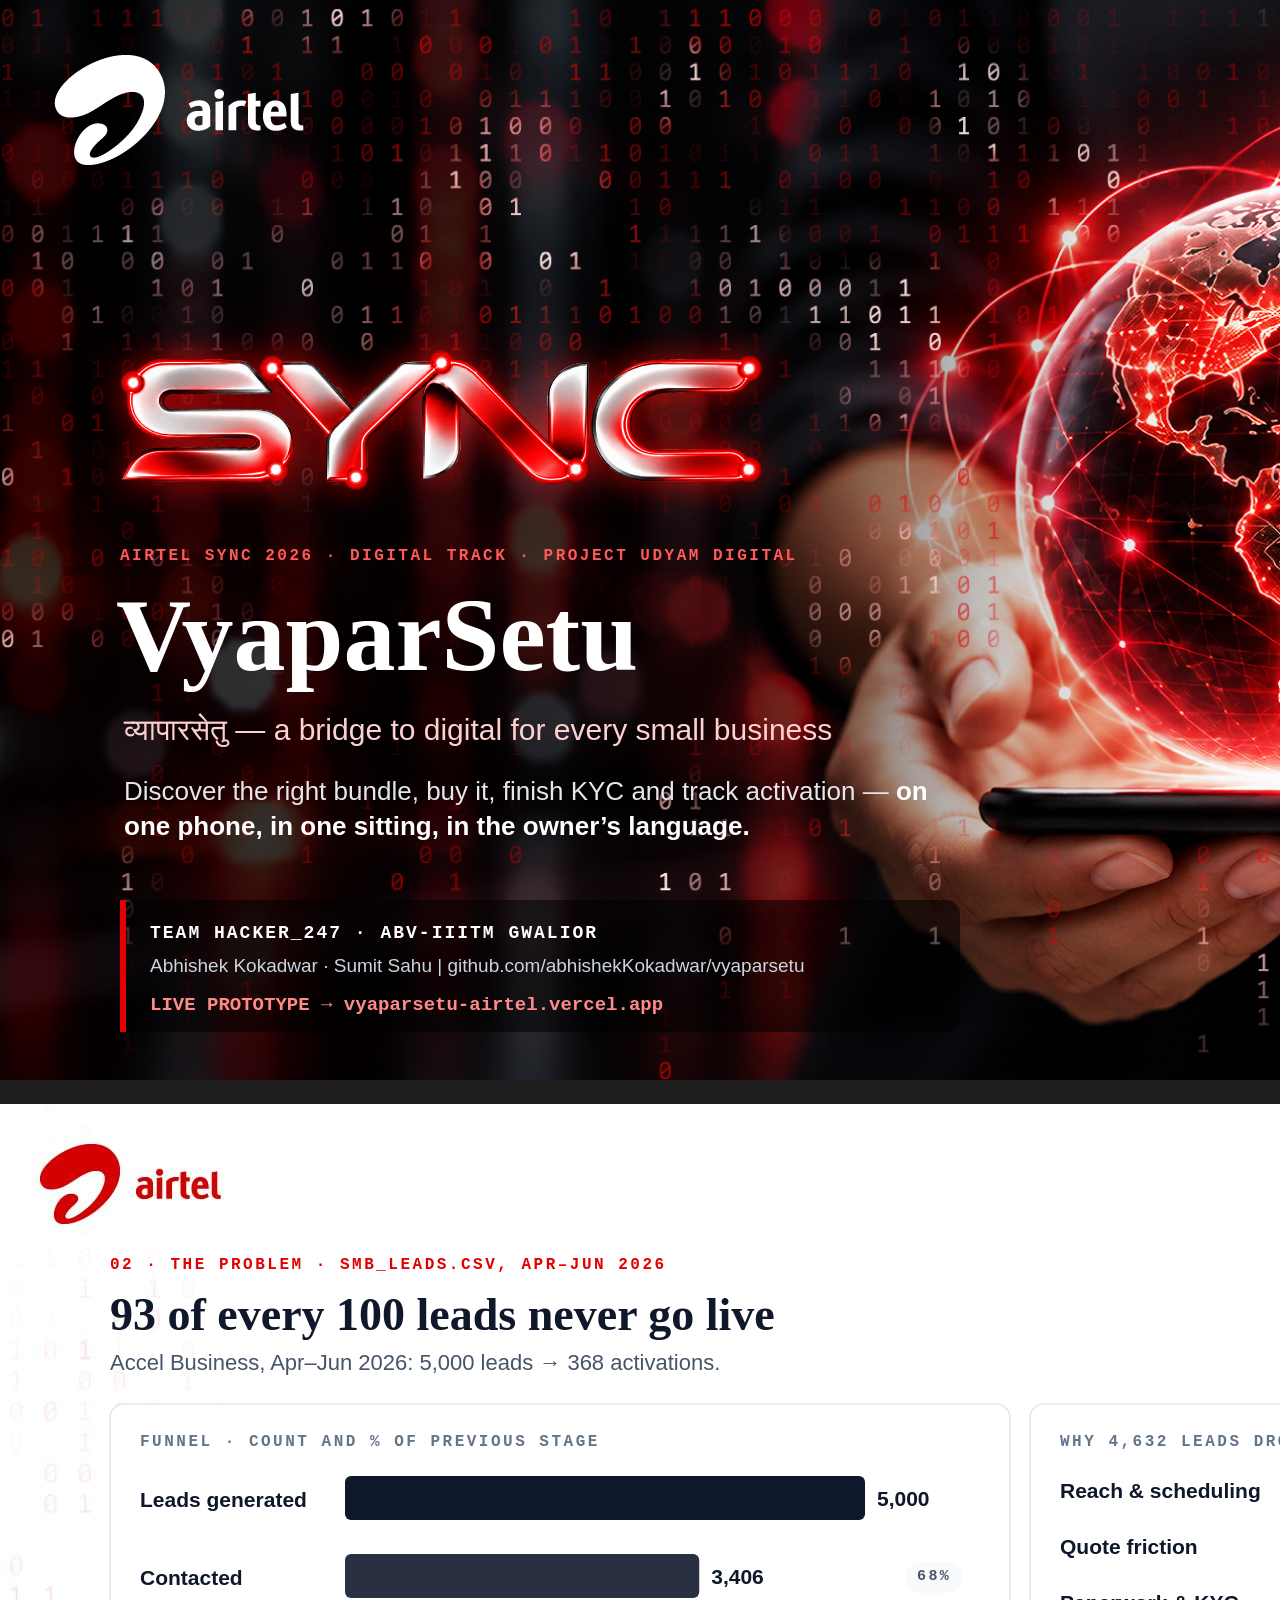
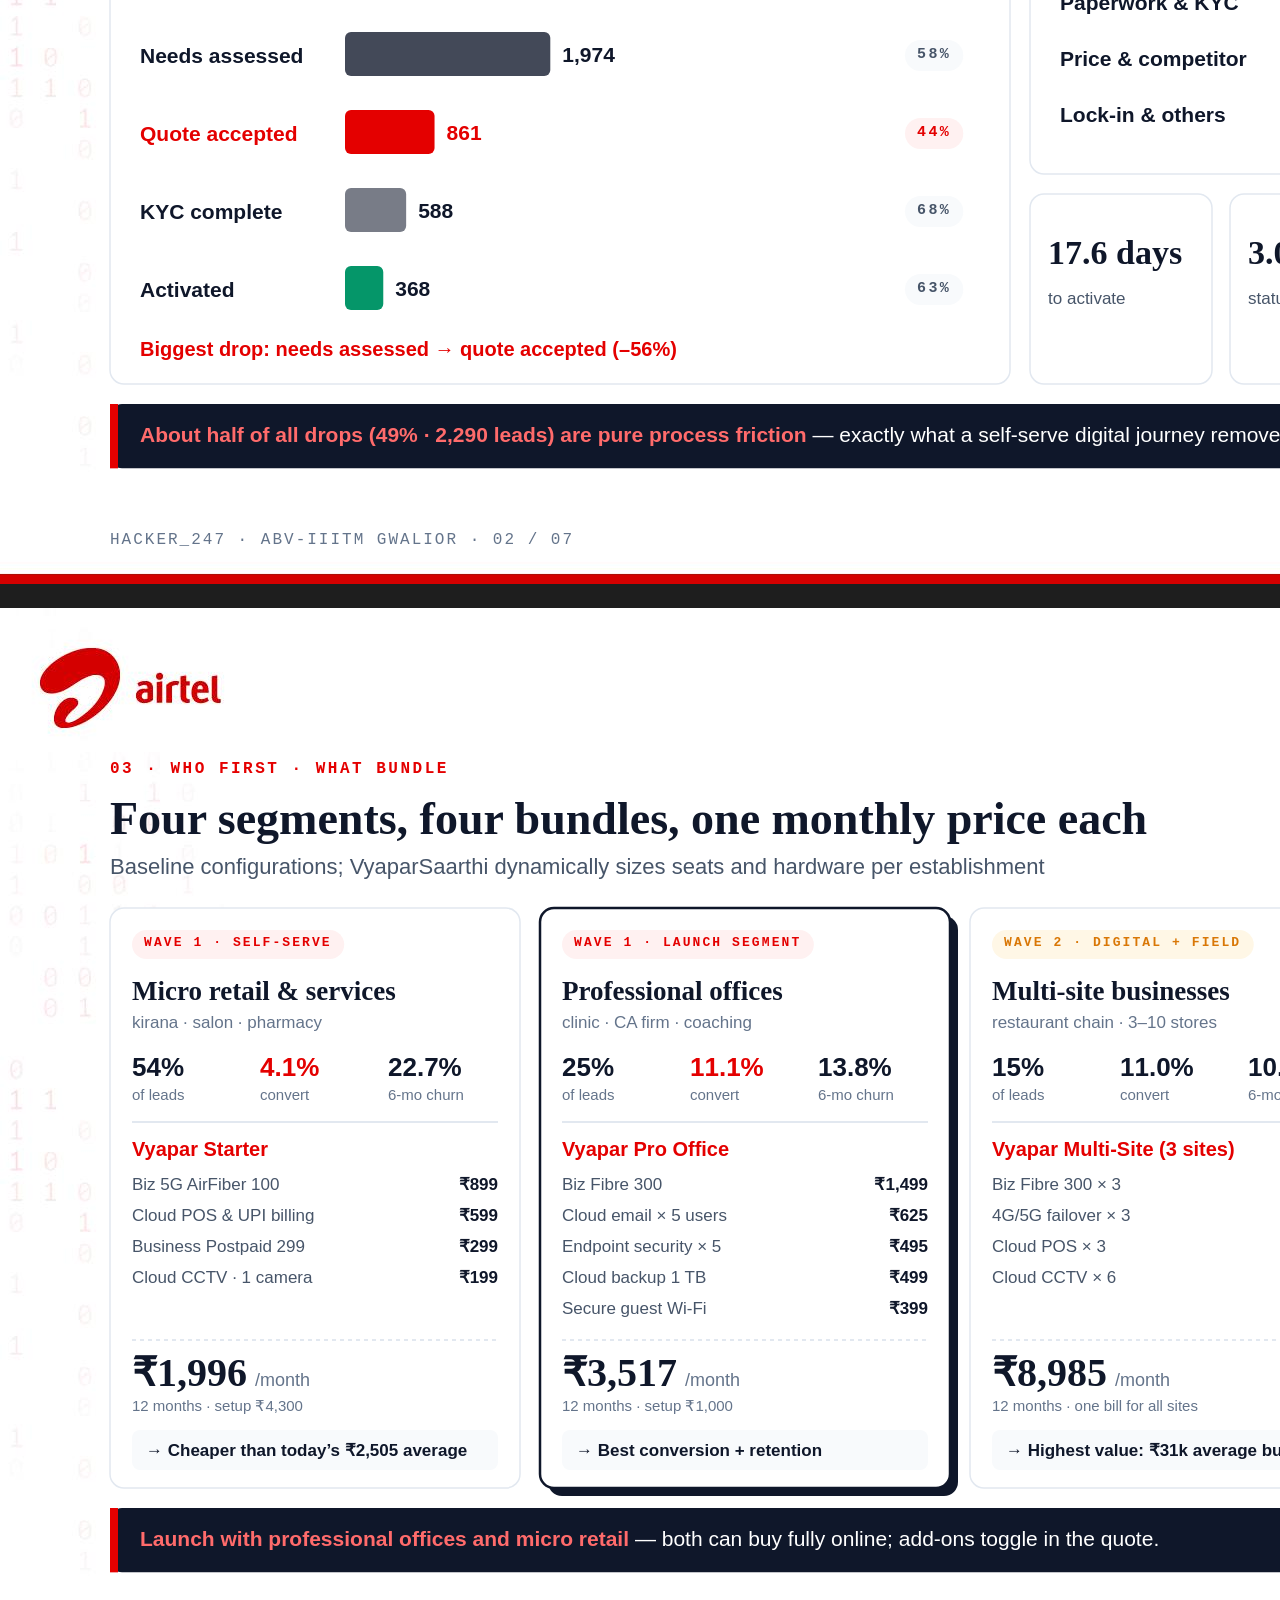
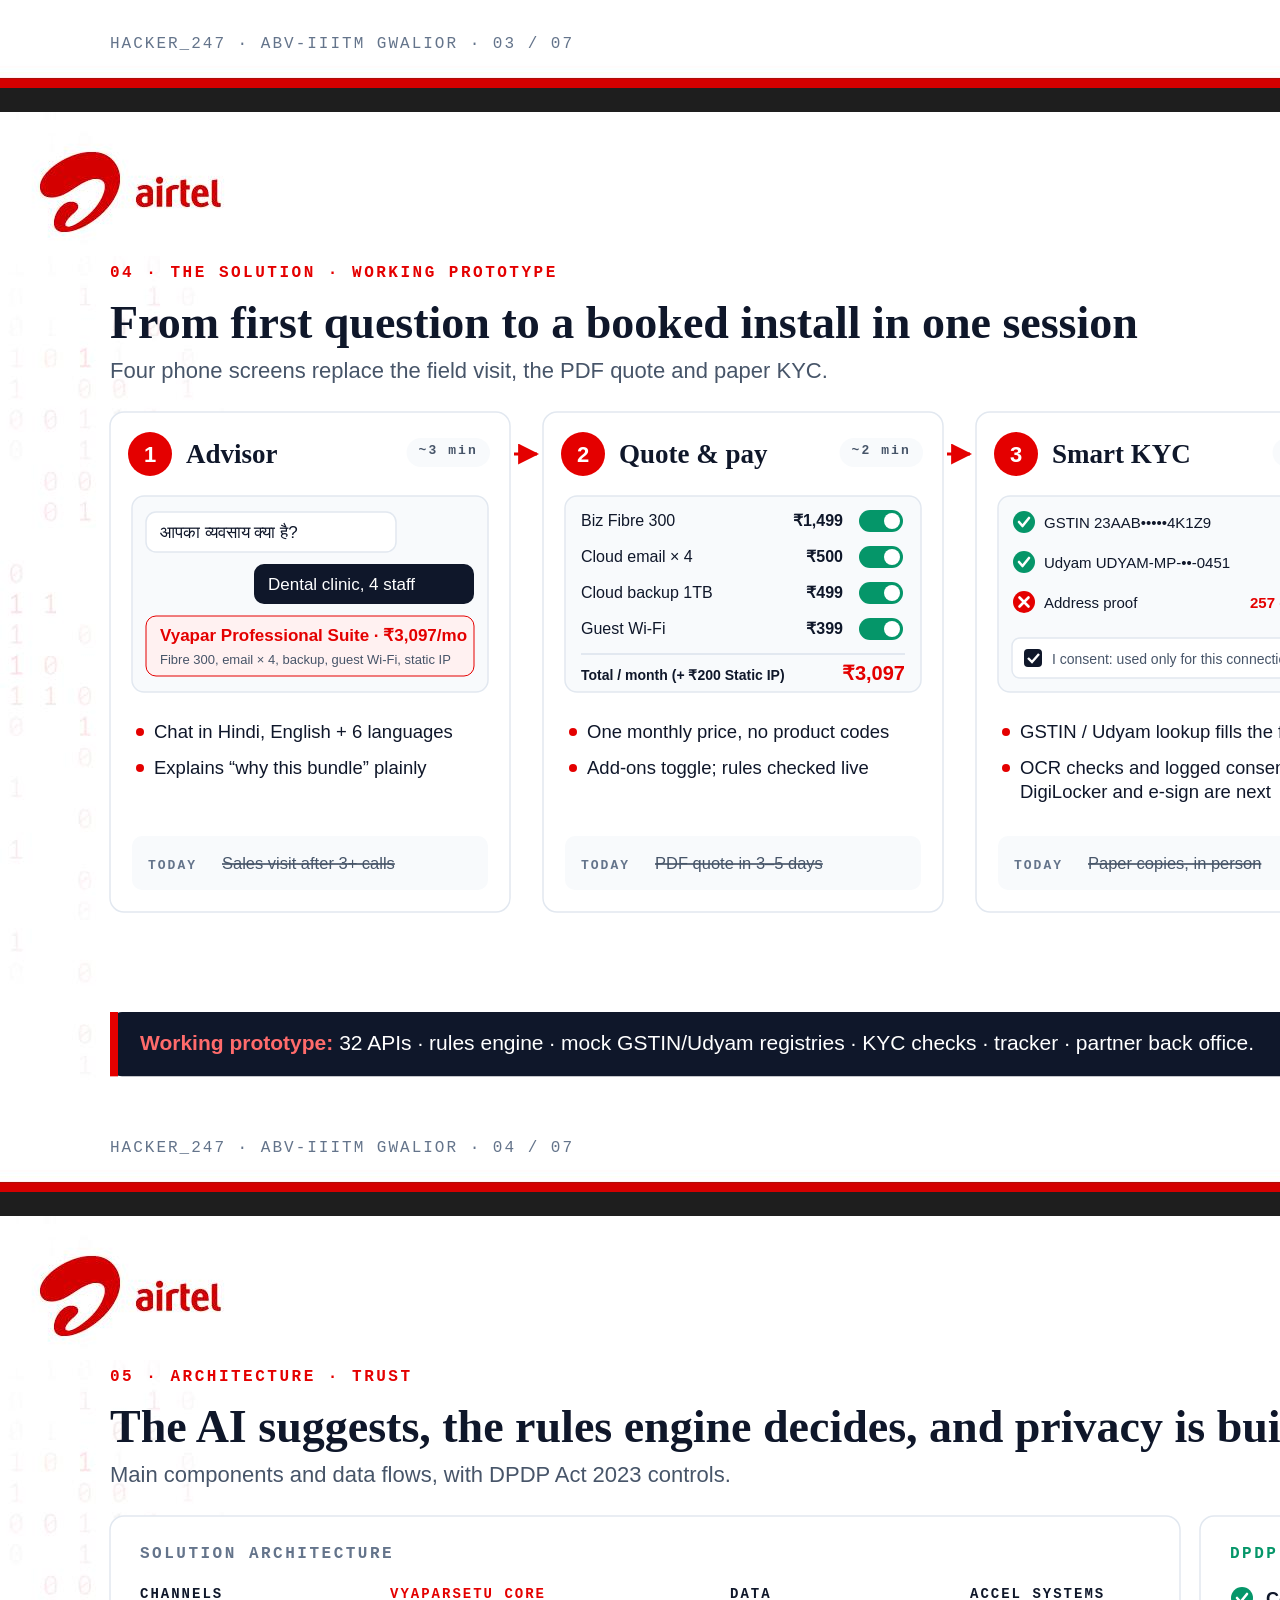
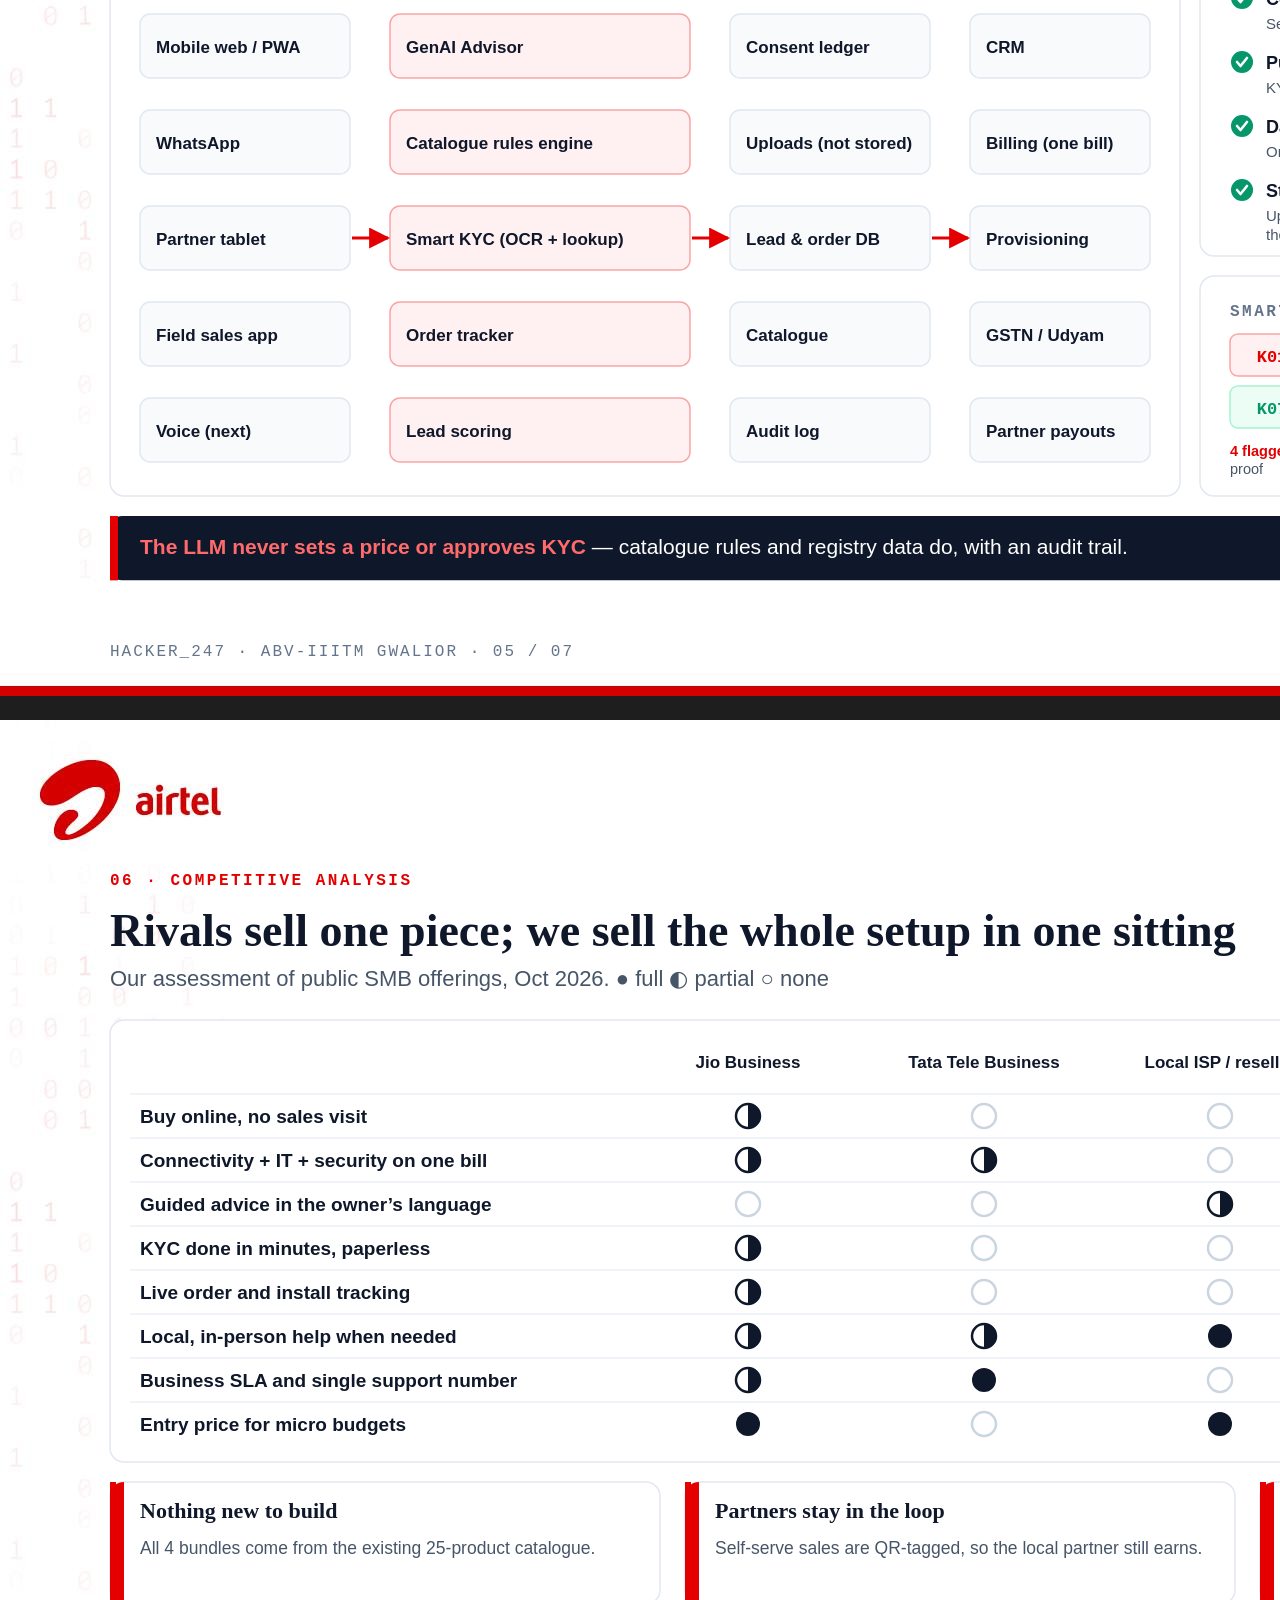
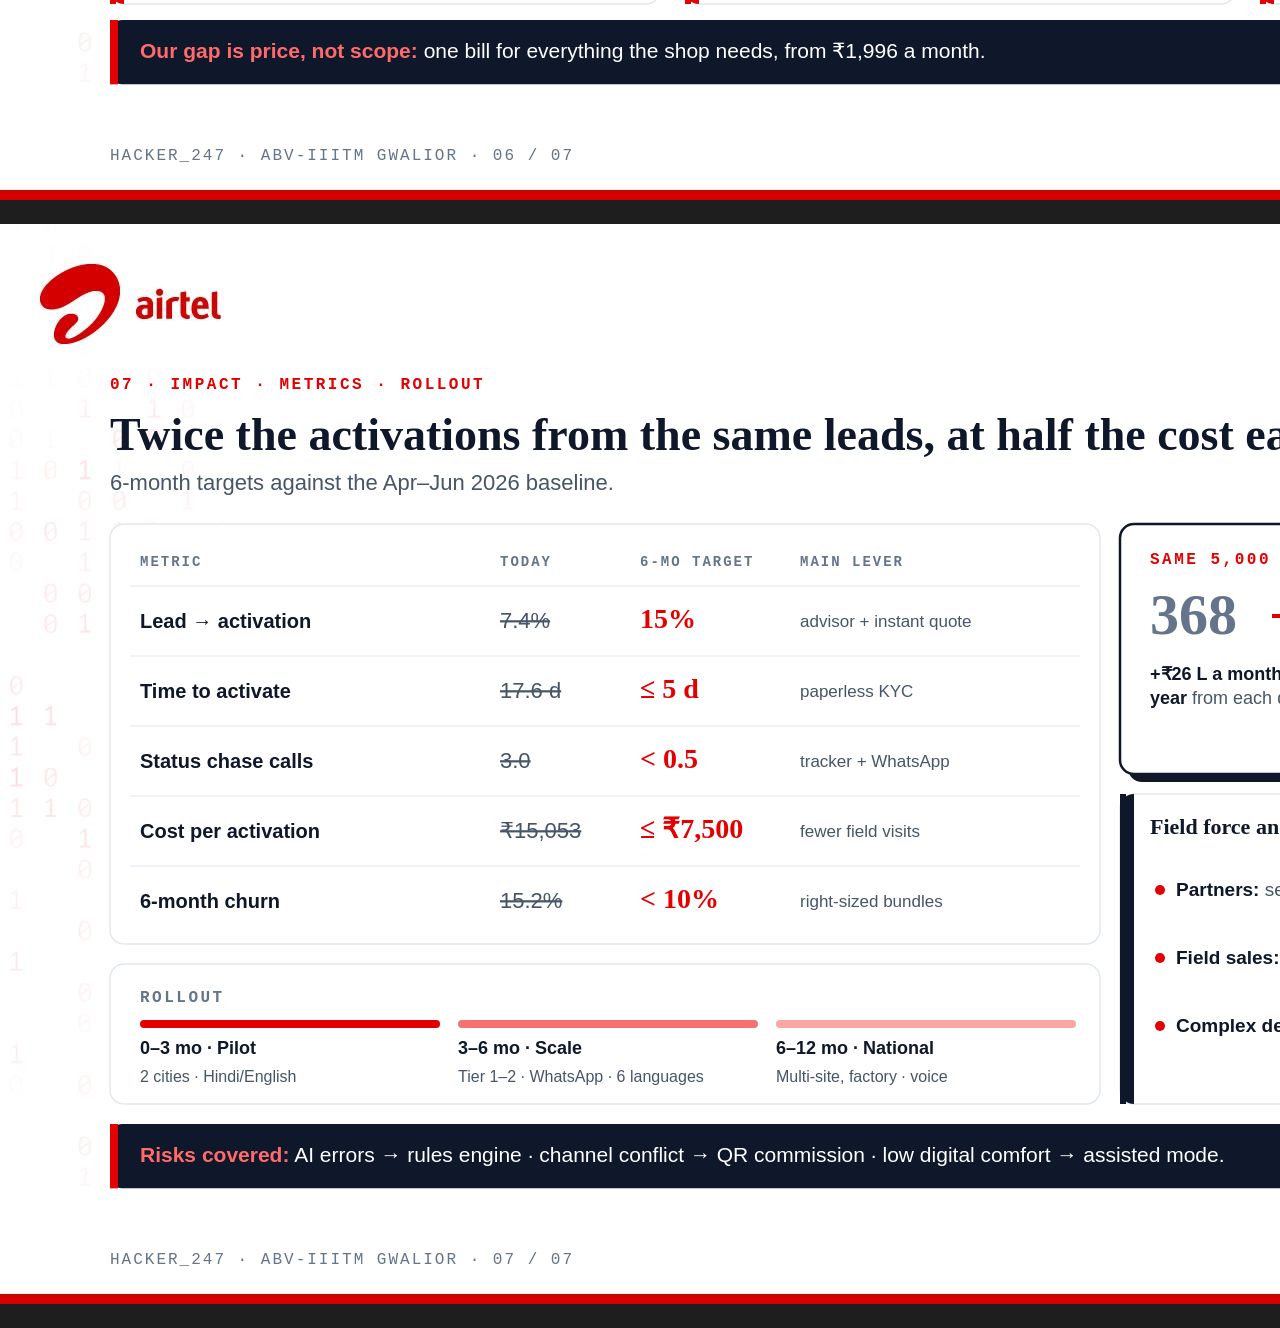
==== deck/index.html @ 44edb9b6 "docs(deck): replace unbuilt doc-vault and DigiLocker claims with what the build does Co-Authored-By:" ====
<!DOCTYPE html>
<html lang="en">
<head>
<meta charset="utf-8">
<title>VyaparSetu · Hacker_247 · Airtel Sync 2026</title>
<style>
  html,body{margin:0;background:#1e1e1e}
  .slide{position:relative;width:1920px;height:1080px;margin:0 auto 24px;overflow:hidden}
  .slide img{position:absolute;inset:0;width:100%;height:100%}
  .slide svg{position:absolute;inset:0}
  html:has(body.one),body.one{background:transparent}
  body.one .slide{margin:0}
  body.bare .slide img{display:none}
</style>
</head>
<body>
<div id="deck"></div>
<script>
// ?s=N renders only slide N at 1920x1080; &bare=1 hides the template background (for PPTX overlay export)
const q = new URLSearchParams(location.search);

// ---------- design tokens ----------
const RED='#E40000', INK='#0F172A', SLATE='#475569', MUTED='#64748B', LINE='#E2E8F0',
      SOFT='#F8FAFC', REDBG='#FFF1F1', GREEN='#059669', GREENBG='#ECFDF5', AMBER='#D97706', AMBERBG='#FFF7E6';
const SERIF="Georgia, 'Nirmala UI', serif", SANS="'Segoe UI', 'Nirmala UI', sans-serif", MONO="Consolas, monospace";
const TOTAL=7;

// ---------- svg helpers ----------
const esc = s => String(s).replace(/&/g,'&amp;').replace(/</g,'&lt;').replace(/>/g,'&gt;');
const ctx = document.createElement('canvas').getContext('2d');

function T(x,y,s,o={}){
  const {size=20,w=400,fill=INK,font=SANS,anchor='start',ls=0,style=''}=o;
  return `<text x="${x}" y="${y}" font-family="${font}" font-size="${size}" font-weight="${w}" fill="${fill}" text-anchor="${anchor}" letter-spacing="${ls}" ${style}>${esc(s)}</text>`;
}
// wrapped text; **bold** spans supported. returns {svg, h}
function W(x,y,width,s,o={}){
  const {size=20,w=400,fill=INK,font=SANS,lh=1.35,bfill=fill}=o;
  const toks=[]; s.split('**').forEach((part,i)=>part.split(/(\s+)/).forEach(t=>{ if(t) toks.push({t,b:i%2===1}); }));
  const lines=[[]]; let cur=0;
  for(const k of toks){
    ctx.font=`${k.b?700:w} ${size}px ${font}`; const tw=ctx.measureText(k.t).width;
    if(/^\s+$/.test(k.t)){ if(lines.at(-1).length){ lines.at(-1).push(k); cur+=tw; } continue; }
    if(cur+tw>width && lines.at(-1).length){ while(lines.at(-1).length && /^\s+$/.test(lines.at(-1).at(-1).t)) lines.at(-1).pop(); lines.push([]); cur=0; }
    lines.at(-1).push(k); cur+=tw;
  }
  const L=size*lh;
  const svg=lines.map((ln,i)=>`<text x="${x}" y="${y+i*L}" font-family="${font}" font-size="${size}" fill="${fill}" xml:space="preserve">`+
     ln.map(k=>`<tspan font-weight="${k.b?700:w}" ${k.b?`fill="${bfill}"`:''}>${esc(k.t)}</tspan>`).join('')+`</text>`).join('');
  return {svg,h:lines.length*L};
}
const R=(x,y,w,h,o={})=>{const {fill='#fff',stroke='none',r=0,sw=1.5,dash='',op=1}=o;
  return `<rect x="${x}" y="${y}" width="${w}" height="${h}" rx="${r}" fill="${fill}" stroke="${stroke}" stroke-width="${sw}" ${dash?`stroke-dasharray="${dash}"`:''} opacity="${op}"/>`;};
const C=(cx,cy,r,o={})=>{const {fill=INK,stroke='none',sw=2}=o; return `<circle cx="${cx}" cy="${cy}" r="${r}" fill="${fill}" stroke="${stroke}" stroke-width="${sw}"/>`;};
const Ln=(x1,y1,x2,y2,o={})=>{const {stroke=LINE,sw=2,dash='',marker=''}=o;
  return `<line x1="${x1}" y1="${y1}" x2="${x2}" y2="${y2}" stroke="${stroke}" stroke-width="${sw}" ${dash?`stroke-dasharray="${dash}"`:''} ${marker?`marker-end="url(#${marker})"`:''}/>`;};
// card: white panel, thin border, optional left accent / hard offset shadow (bold-card look)
function card(x,y,w,h,o={}){
  const {accent='',fill='#fff',stroke=LINE,shadow=false,r=14}=o; let s='';
  if(shadow) s+=R(x+8,y+8,w,h,{fill:INK,r});
  s+=R(x,y,w,h,{fill,stroke:shadow?INK:stroke,r,sw:shadow?2.5:1.5});
  if(accent) s+=`<path d="M${x} ${y+r} a${r} ${r} 0 0 1 ${r} -${r} h0 v${h} h0 a${r} ${r} 0 0 1 -${r} -${r}z" fill="${accent}"/>`+R(x,y,6,h,{fill:accent});
  return s;
}
const kick=(x,y,s,fill=RED)=>T(x,y,s.toUpperCase(),{font:MONO,size:16,w:700,fill,ls:2.5});
function pill(x,y,s,o={}){const {fill=REDBG,color=RED,size=15}=o; ctx.font=`700 ${size}px ${MONO}`; const w=ctx.measureText(s).width+size*0.16*s.length+24;
  return {svg:R(x,y,w,size+16,{fill,r:(size+16)/2})+T(x+12,y+size+3,s,{font:MONO,size,w:700,fill:color,ls:size*0.16}),w};}
const tick=(cx,cy,c=GREEN)=>C(cx,cy,11,{fill:c})+`<path d="M${cx-5} ${cy} l3.5 4 l6.5 -8" stroke="#fff" stroke-width="2.6" fill="none" stroke-linecap="round" stroke-linejoin="round"/>`;
const cross=(cx,cy)=>C(cx,cy,11,{fill:RED})+`<path d="M${cx-4.5} ${cy-4.5} l9 9 m0 -9 l-9 9" stroke="#fff" stroke-width="2.6" stroke-linecap="round"/>`;
const defs=`<defs><marker id="ar" viewBox="0 0 10 10" refX="9" refY="5" markerWidth="7" markerHeight="7" orient="auto"><path d="M0 0L10 5L0 10z" fill="${MUTED}"/></marker>
<marker id="arR" viewBox="0 0 10 10" refX="9" refY="5" markerWidth="7" markerHeight="7" orient="auto"><path d="M0 0L10 5L0 10z" fill="${RED}"/></marker></defs>`;

// common chrome for content slides — sits inside the template's safe area (logos top, Unstop bottom-right)
function head(n,k,title,sub){
  return kick(110,165,`${String(n).padStart(2,'0')} · ${k}`)+
    T(110,226,title,{font:SERIF,size:46,w:700})+(sub?T(110,266,sub,{size:22,fill:SLATE}):'');
}
function foot(n,takeaway){
  const t=W(140,938,1640,takeaway,{size:21,fill:'#fff',bfill:'#FF6B6B'}), h=t.h+36;
  return R(110,900,1700,h,{fill:INK,r:12})+R(110,900,8,h,{fill:RED})+t.svg+
    T(110,1040,`HACKER_247 · ABV-IIITM GWALIOR  ·  ${String(n).padStart(2,'0')} / ${String(TOTAL).padStart(2,'0')}`,{font:MONO,size:16,fill:MUTED,ls:2});
}

// ---------- slides ----------
const S=[];

// 1 · COVER (on template cover art)
S.push(()=>{
  let s='';
  s+=kick(120,560,'Airtel Sync 2026 · Digital Track · Project Udyam Digital','#FF5A5A');
  s+=T(116,670,'VyaparSetu',{font:SERIF,size:104,w:700,fill:'#fff'});
  s+=T(124,740,'व्यापारसेतु — a bridge to digital for every small business',{size:30,fill:'#FFD0D0'});
  s+=W(124,800,820,'Discover the right bundle, buy it, finish KYC and track activation — **on one phone, in one sitting, in the owner’s language.**',{size:26,fill:'#E5E7EB',bfill:'#fff'}).svg;
  // team strip
  s+=R(120,900,840,132,{fill:'#000',op:.55,r:14})+R(120,900,6,132,{fill:RED});
  s+=T(150,938,'TEAM HACKER_247  ·  ABV-IIITM GWALIOR',{font:MONO,size:18,w:700,fill:'#fff',ls:2});
  s+=T(150,972,'Abhishek Kokadwar  ·  Sumit Sahu   |   github.com/abhishekKokadwar/vyaparsetu',{size:19,fill:'#CBD5E1'});
  s+=T(150,1010,'LIVE PROTOTYPE  →  vyaparsetu-airtel.vercel.app',{font:MONO,size:19,w:700,fill:'#FF8A8A'});
  return s;
});

// 2 · PROBLEM
S.push(()=>{
  let s=head(2,'The problem · smb_leads.csv, Apr–Jun 2026','93 of every 100 leads never go live','Accel Business, Apr–Jun 2026: 5,000 leads → 368 activations.');
  // funnel
  s+=card(110,300,900,580);
  s+=kick(140,342,'Funnel · count and % of previous stage',MUTED);
  const st=[['Leads generated',5000,null],['Contacted',3406,68],['Needs assessed',1974,58],['Quote accepted',861,44],['KYC complete',588,68],['Activated',368,63]];
  st.forEach(([n,c,p],i)=>{
    const y=372+i*78, bw=Math.max(14,520*c/5000), hot=i===3;
    s+=T(140,y+31,n,{size:21,w:hot?700:600,fill:hot?RED:INK});
    s+=R(345,y,bw,44,{fill:hot?RED:(i===5?GREEN:INK),r:6,op:hot||i===5?1:1-i*0.11});
    s+=T(345+bw+12,y+30,c.toLocaleString('en-IN'),{size:21,w:700,fill:hot?RED:INK});
    if(p!==null){ const pl=pill(905,y+8,`${p}%`,{fill:hot?REDBG:SOFT,color:hot?RED:SLATE}); s+=pl.svg; }
  });
  s+=T(140,852,'Biggest drop: needs assessed → quote accepted (–56%)',{size:20,w:700,fill:RED});

  // why they drop
  s+=card(1030,300,780,370);
  s+=kick(1060,342,'Why 4,632 leads dropped',MUTED)+T(1780,342,'red = fixable by self-serve (49% · 2,290 leads)',{size:15,fill:MUTED,anchor:'end'});
  const cl=[['Reach & scheduling','unreachable (805), no time for visit (531), visit not booked (296)',1632,35,1],
            ['Quote friction','quote too complex (206), quote too slow (179)',385,8,1],
            ['Paperwork & KYC','missing GST/Udyam (94), long paperwork (79), mismatches (100)',273,6,1],
            ['Price & competitor','price too high (414), competitor cheaper (207)',621,13,0],
            ['Lock-in & others','locked in (325), wrong number (319), only mobile (280), others (797)',1721,37,0]];
  cl.forEach(([n,d,c,p,fix],i)=>{
    const y=372+i*56;
    s+=T(1060,y+22,n,{size:21,w:700});
    s+=R(1440,y+6,220,22,{fill:SOFT,r:5})+R(1440,y+6,220*p/45,22,{fill:fix?RED:'#94A3B8',r:5});
    s+=T(1672,y+24,`${c.toLocaleString('en-IN')} · ${p}%`,{size:17,w:700,fill:fix?RED:SLATE});
  });

  // KPI tiles
  const k=[['17.6 days','to activate'],['3.0 calls','status chases'],['₹15,053','cost per activation'],['15.2%','6-month churn']];
  k.forEach(([v,l],i)=>{ const x=1030+i*200; s+=card(x,690,182,190); s+=T(x+18,760,v,{font:SERIF,size:34,w:700,fill:i==2?RED:INK}); s+=W(x+18,800,150,l,{size:17,fill:SLATE}).svg; });
  s+=foot(2,'**About half of all drops (49% · 2,290 leads) are pure process friction** — exactly what a self-serve digital journey removes.');
  return s;
});

// 3 · SEGMENTS & BUNDLES
S.push(()=>{
  let s=head(3,'Who first · what bundle','Four segments, four bundles, one monthly price each','Baseline configurations; VyaparSaarthi dynamically sizes seats and hardware per establishment');
  const seg=[
    {wave:'WAVE 1 · SELF-SERVE',wc:RED,name:'Micro retail & services',ex:'kirana · salon · pharmacy',st:[['54%','of leads'],['4.1%','convert'],['22.7%','6-mo churn']],
     b:'Vyapar Starter',items:[['Biz 5G AirFiber 100',899],['Cloud POS & UPI billing',599],['Business Postpaid 299',299],['Cloud CCTV · 1 camera',199]],tot:'₹1,996',term:'12 months · setup ₹4,300',
     why:'Cheaper than today’s ₹2,505 average'},
    {wave:'WAVE 1 · LAUNCH SEGMENT',wc:RED,name:'Professional offices',ex:'clinic · CA firm · coaching',st:[['25%','of leads'],['11.1%','convert'],['13.8%','6-mo churn']],
     b:'Vyapar Pro Office',items:[['Biz Fibre 300',1499],['Cloud email × 5 users',625],['Endpoint security × 5',495],['Cloud backup 1 TB',499],['Secure guest Wi-Fi',399]],tot:'₹3,517',term:'12 months · setup ₹1,000',
     why:'Best conversion + retention'},
    {wave:'WAVE 2 · DIGITAL + FIELD',wc:AMBER,name:'Multi-site businesses',ex:'restaurant chain · 3–10 stores',st:[['15%','of leads'],['11.0%','convert'],['10.8%','6-mo churn']],
     b:'Vyapar Multi-Site (3 sites)',items:[['Biz Fibre 300 × 3',4497],['4G/5G failover × 3',1497],['Cloud POS × 3',1797],['Cloud CCTV × 6',1194]],tot:'₹8,985',term:'12 months · one bill for all sites',
     why:'Highest value: ₹31k average bundle'},
    {wave:'WAVE 3 · FIELD-LED',wc:SLATE,name:'Small manufacturers',ex:'auto-parts · textile unit',st:[['6%','of leads'],['12.8%','convert'],['8.1%','6-mo churn']],
     b:'Vyapar Factory',items:[['Leased line 20 Mbps',8000],['Managed firewall',1999],['Machine IoT × 5',745],['Business Postpaid 599 × 3',1797]],tot:'₹12,541',term:'24 months · 21-day line install',
     why:'Lowest churn; needs a site survey'},
  ];
  seg.forEach((g,i)=>{
    const x=110+i*430, w=410, y=300; const first=i<2;
    s+=card(x,y,w,580,{shadow:i===1});
    const p=pill(x+22,y+22,g.wave,{fill:g.wc===RED?REDBG:(g.wc===AMBER?AMBERBG:SOFT),color:g.wc,size:13}); s+=p.svg;
    s+=T(x+22,y+92,g.name,{font:SERIF,size:27,w:700});
    s+=T(x+22,y+120,g.ex,{size:17,fill:MUTED});
    g.st.forEach(([v,l],j)=>{ const sx=x+22+j*128; s+=T(sx,y+168,v,{size:26,w:700,fill:j==1&&first?RED:INK}); s+=T(sx,y+192,l,{size:15,fill:MUTED}); });
    s+=Ln(x+22,y+214,x+w-22,y+214);
    s+=T(x+22,y+248,g.b,{size:20,w:700,fill:RED});
    g.items.forEach(([n,pr],j)=>{ const yy=y+282+j*31; s+=T(x+22,yy,n,{size:17,fill:SLATE}); s+=T(x+w-22,yy,'₹'+pr.toLocaleString('en-IN'),{size:17,w:600,anchor:'end',fill:INK}); });
    s+=Ln(x+22,y+432,x+w-22,y+432,{dash:'4 4'});
    s+=T(x+22,y+478,g.tot,{font:SERIF,size:40,w:700})+T(x+30+ (ctx.font=`700 40px ${SERIF}`, ctx.measureText(g.tot).width),y+478,'/month',{size:18,fill:MUTED});
    s+=T(x+22,y+503,g.term,{size:15,fill:MUTED});
    s+=R(x+22,y+522,w-44,40,{fill:SOFT,r:8})+T(x+36,y+548,'→ '+g.why,{size:17,w:600,fill:INK});
  });
  s+=foot(3,'**Launch with professional offices and micro retail** — both can buy fully online; add-ons toggle in the quote.');
  return s;
});

// 4 · JOURNEY
S.push(()=>{
  let s=head(4,'The solution · working prototype','From first question to a booked install in one session','Four phone screens replace the field visit, the PDF quote and paper KYC.');
  const st=[
    {n:'Advisor',t:'~3 min',was:'Sales visit after 3+ calls',b:['Chat in Hindi, English + 6 languages','Explains “why this bundle” plainly']},
    {n:'Quote & pay',t:'~2 min',was:'PDF quote in 3–5 days',b:['One monthly price, no product codes','Add-ons toggle; rules checked live']},
    {n:'Smart KYC',t:'~3 min',was:'Paper copies, in person',b:['GSTIN / Udyam lookup fills the form','OCR checks and logged consent; DigiLocker and e-sign are next']},
    {n:'Tracker',t:'2–5 days',was:'3 chase calls per customer',b:['5 milestones, technician and slot','WhatsApp updates, no chase calls']},
  ];
  const x0=110,w=400,g=33,y=300;
  st.forEach((p,i)=>{
    const x=x0+i*(w+g);
    s+=card(x,y,w,500);
    s+=C(x+40,y+42,22,{fill:RED})+T(x+40,y+50,i+1,{size:22,w:700,fill:'#fff',anchor:'middle'});
    s+=T(x+76,y+51,p.n,{font:SERIF,size:27,w:700});
    const pl=pill(x+w-20-((ctx.font=`700 13px ${MONO}`),ctx.measureText(p.t).width+13*0.16*p.t.length+24),y+26,p.t,{size:13,fill:SOFT,color:SLATE}); s+=pl.svg;
    if(i<3) s+=`<path d="M${x+w+4} ${y+42} h${g-10}" stroke="${RED}" stroke-width="3" marker-end="url(#arR)"/>`;
    // mini phone mock
    const mx=x+22,my=y+84,mw=w-44,mh=196;
    s+=R(mx,my,mw,mh,{fill:SOFT,stroke:LINE,r:12});
    if(i===0){
      s+=R(mx+14,my+16,250,40,{fill:'#fff',stroke:LINE,r:10})+T(mx+28,my+42,'आपका व्यवसाय क्या है?',{size:17});
      s+=R(mx+mw-234,my+68,220,40,{fill:INK,r:10})+T(mx+mw-220,my+94,'Dental clinic, 4 staff',{size:17,fill:'#fff'});
      s+=R(mx+14,my+120,mw-28,60,{fill:REDBG,stroke:RED,r:10,sw:1})+T(mx+28,my+145,'Vyapar Professional Suite · ₹3,097/mo',{size:17,w:700,fill:RED})+T(mx+28,my+168,'Fibre 300, email × 4, backup, guest Wi-Fi, static IP',{size:13,fill:SLATE});
    }
    if(i===1){
      [['Biz Fibre 300','₹1,499',1],['Cloud email × 4','₹500',1],['Cloud backup 1TB','₹499',1],['Guest Wi-Fi','₹399',1]].forEach(([n,v,on],j)=>{
        const yy=my+30+j*36; s+=T(mx+16,yy,n,{size:16,fill:on?INK:MUTED})+T(mx+mw-78,yy,v,{size:16,w:600,anchor:'end',fill:on?INK:MUTED});
        s+=R(mx+mw-62,yy-16,44,22,{fill:on?GREEN:'#CBD5E1',r:11})+C(on?mx+mw-29:mx+mw-51,yy-5,8,{fill:'#fff'});
      });
      s+=Ln(mx+16,my+158,mx+mw-16,my+158)+T(mx+16,my+184,'Total / month (+ ₹200 Static IP)',{size:14,w:700})+T(mx+mw-16,my+184,'₹3,097',{size:20,w:700,fill:RED,anchor:'end'});
    }
    if(i===2){
      [['GSTIN 23AAB•••••4K1Z9','Active',1],['Udyam UDYAM-MP-••-0451','Matched',1],['Address proof','257 days old',0]].forEach(([n,v,ok],j)=>{
        const yy=my+32+j*40; s+=(ok?tick(mx+26,yy-6):cross(mx+26,yy-6))+T(mx+46,yy,n,{size:15,fill:INK})+T(mx+mw-14,yy,v,{size:15,w:700,anchor:'end',fill:ok?GREEN:RED});
      });
      s+=R(mx+14,my+142,mw-28,40,{fill:'#fff',stroke:LINE,r:8})+R(mx+26,my+153,18,18,{fill:INK,r:4})+`<path d="M${mx+30} ${my+162} l4 4 l7 -8" stroke="#fff" stroke-width="2.4" fill="none"/>`+T(mx+54,my+168,'I consent: used only for this connection',{size:14,fill:SLATE});
    }
    if(i===3){
      const ms=['Order','KYC','Survey','Install','Live']; const sx=mx+30, step=(mw-60)/4;
      s+=Ln(sx,my+44,sx+step*4,my+44,{stroke:LINE,sw:4})+Ln(sx,my+44,sx+step*2,my+44,{stroke:GREEN,sw:4});
      ms.forEach((m,j)=>{ const cx=sx+j*step; s+= j<2?tick(cx,my+44):(j===2?C(cx,my+44,11,{fill:'#fff',stroke:RED,sw:4}):C(cx,my+44,9,{fill:'#fff',stroke:'#CBD5E1',sw:3})); s+=T(cx,my+80,m,{size:14,anchor:'middle',fill:j<=2?INK:MUTED,w:j===2?700:400}); });
      s+=R(mx+14,my+106,mw-28,74,{fill:'#fff',stroke:LINE,r:10})+C(mx+46,my+143,20,{fill:INK})+T(mx+46,my+150,'RK',{size:15,w:700,fill:'#fff',anchor:'middle'});
      s+=T(mx+78,my+136,'Ravi K. · Fri 10:00–12:00',{size:16,w:700})+T(mx+78,my+162,'Visit PIN 4821 · tap to reschedule',{size:14,fill:SLATE});
    }
    // bullets
    let yy=y+326;
    p.b.forEach(b=>{ s+=C(x+30,yy-6,4,{fill:RED}); const t=W(x+44,yy,w-66,b,{size:18.5,fill:INK,lh:1.3}); s+=t.svg; yy+=t.h+12; });
    s+=R(x+22,y+424,w-44,54,{fill:SOFT,r:10})+T(x+38,y+457,'TODAY',{font:MONO,size:13,w:700,fill:MUTED,ls:2})+T(x+112,y+457,p.was,{size:16.5,fill:SLATE,style:'text-decoration="line-through"'});
  });
  s+=foot(4,'**Working prototype:** 32 APIs · rules engine · mock GSTIN/Udyam registries · KYC checks · tracker · partner back office.');
  return s;
});

// 5 · ARCHITECTURE + PRIVACY
S.push(()=>{
  let s=head(5,'Architecture · trust','The AI suggests, the rules engine decides, and privacy is built in','Main components and data flows, with DPDP Act 2023 controls.');
  s+=card(110,300,1070,580);
  s+=kick(140,342,'Solution architecture',MUTED);
  const lane=(x,w,title,items,col)=>{ let o=T(x,382,title,{font:MONO,size:14,w:700,fill:col,ls:2});
    const h=64, step=(448-h)/(items.length-1);
    items.forEach(([a],j)=>{ const y=398+j*step; o+=R(x,y,w,h,{fill:col===RED?REDBG:SOFT,stroke:col===RED?'#FCA5A5':LINE,r:10});
      o+=T(x+16,y+39,a,{size:17,w:700}); }); return o; };
  s+=lane(140,210,'CHANNELS',[['Mobile web / PWA','EN, हिंदी + 6 languages'],['WhatsApp','same flow in chat'],['Partner tablet','assisted mode, QR-tagged'],['Field sales app',''],['Voice (next)','']],INK);
  s+=lane(390,300,'VYAPARSETU CORE',[['GenAI Advisor','LLM for the chat; output is checked by the rules engine'],['Catalogue rules engine','25 products: city tier, size, GSTIN rules, dependencies'],['Smart KYC (OCR + lookup)',''],['Order tracker','milestones, technician dispatch, WhatsApp'],['Lead scoring','propensity score for leads to call back']],RED);
  s+=lane(730,200,'DATA',[['Consent ledger','purpose, time, version'],['Uploads (not stored)','deleted after OCR'],['Lead & order DB','PAN digits masked'],['Catalogue',''],['Audit log','']],INK);
  s+=lane(970,180,'ACCEL SYSTEMS',[['CRM','partner payouts'],['Billing (one bill)',''],['Provisioning','field workforce'],['GSTN / Udyam',''],['Partner payouts','']],INK);
  [[352,388],[692,728],[932,968]].forEach(([xa,xb])=>[622].forEach(y=>{ s+=`<path d="M${xa} ${y} H${xb}" stroke="${RED}" stroke-width="3" marker-end="url(#arR)"/>`; }));

  // DPDP pillars
  s+=card(1200,300,610,340);
  s+=kick(1230,342,'DPDP Act, 2023 · built into the flow',GREEN);
  const dp=[['Consent','Separate yes/no consent before any upload, logged with time'],['Purpose limitation','KYC data used only for activation and billing, not marketing'],['Data minimisation','Only needed fields kept; PAN digits in GSTIN are masked'],['Storage limitation','Uploaded images are deleted right after reading; scheduled 30-day purge is the production step']];
  dp.forEach(([a,b],j)=>{ const y=378+j*64; s+=tick(1242,y+4); s+=T(1266,y+11,a,{size:18,w:700}); s+=W(1266,y+35,520,b,{size:15,fill:SLATE,lh:1.25}).svg; });

  // KYC result grid
  s+=card(1200,660,610,220);
  s+=kick(1230,700,'Smart KYC on the 12 specimen applicants',MUTED);
  const rej={K01:'GSTIN cancelled',K04:'GST cert unreadable',K05:'Udyam missing',K11:'bill > 90 days'};
  for(let i=1;i<=12;i++){ const k='K'+String(i).padStart(2,'0'), x=1230+((i-1)%6)*94, y=718+Math.floor((i-1)/6)*52, bad=rej[k];
    s+=R(x,y,84,42,{fill:bad?REDBG:GREENBG,stroke:bad?'#FCA5A5':'#A7F3D0',r:8})+T(x+42,y+28,k,{font:MONO,size:17,w:700,fill:bad?RED:GREEN,anchor:'middle'}); }
  s+=W(1230,840,560,'**4 flagged:** cancelled GSTIN · unreadable GST cert · missing Udyam · old address proof',{size:14.5,fill:SLATE,bfill:RED,lh:1.25}).svg;
  s+=foot(5,'**The LLM never sets a price or approves KYC** — catalogue rules and registry data do, with an audit trail.');
  return s;
});

// 6 · COMPETITION
S.push(()=>{
  let s=head(6,'Competitive analysis','Rivals sell one piece; we sell the whole setup in one sitting','Our assessment of public SMB offerings, Oct 2026.   ● full   ◐ partial   ○ none');
  const cols=['Jio Business','Tata Tele Business','Local ISP / reseller','Single-product apps (POS, email, CCTV)','VyaparSetu (Accel)'];
  const rows=[
    ['Buy online, no sales visit',[1,0,0,2,2]],
    ['Connectivity + IT + security on one bill',[1,1,0,0,2]],
    ['Guided advice in the owner’s language',[0,0,1,0,2]],
    ['KYC done in minutes, paperless',[1,0,0,1,2]],
    ['Live order and install tracking',[1,0,0,1,2]],
    ['Local, in-person help when needed',[1,1,2,0,2]],
    ['Business SLA and single support number',[1,2,0,1,2]],
    ['Entry price for micro budgets',[2,0,2,1,1]],
  ];
  const X=110,Y=300,lw=520,cw=236,rh=44,hh=74;
  s+=card(X,Y,1700,hh+rows.length*rh+16);
  s+=R(X+lw+cw*4,Y,cw,hh+rows.length*rh+16,{fill:REDBG,stroke:RED,r:14,sw:2.5});
  cols.forEach((c,i)=>{ const cx=X+lw+cw*i+cw/2; const t=W(0,0,cw-30,c,{size:17}); const lines=Math.round(t.h/(17*1.35));
    s+=W(cx-(cw-30)/2,Y+(lines>1?36:48),cw-30,c,{size:17,w:700,fill:i===4?RED:INK}).svg.replace(/<text /g,`<text text-anchor="middle" `).replace(/x="[\d.]+"/g,`x="${cx}"`); });
  const dot=(cx,cy,v)=> v===2?C(cx,cy,12,{fill:INK}) : v===1? C(cx,cy,12,{fill:'#fff',stroke:INK,sw:2.5})+`<path d="M${cx} ${cy-12} a12 12 0 0 1 0 24z" fill="${INK}"/>` : C(cx,cy,12,{fill:'#fff',stroke:'#CBD5E1',sw:2.5});
  rows.forEach(([n,v],j)=>{ const y=Y+hh+j*rh;
    s+=Ln(X+20,y,X+1680,y,{stroke:LINE,sw:1.2});
    s+=T(X+30,y+29,n,{size:19,w:600});
    v.forEach((d,i)=>{ const cx=X+lw+cw*i+cw/2; s+= i===4 ? (d===2?C(cx,y+22,12,{fill:RED}):C(cx,y+22,12,{fill:'#fff',stroke:RED,sw:2.5})+`<path d="M${cx} ${y+10} a12 12 0 0 1 0 24z" fill="${RED}"/>`) : dot(cx,y+22,d); });
  });
  // right to win
  const rw=[['Nothing new to build','All 4 bundles come from the existing 25-product catalogue.'],
            ['Partners stay in the loop','Self-serve sales are QR-tagged, so the local partner still earns.'],
            ['Trust from verified data','GSTIN leads activate ~5× more; we verify them in seconds.']];
  rw.forEach(([a,b],i)=>{ const x=110+i*575; s+=card(x,762,550,122,{accent:RED}); s+=T(x+30,798,a,{font:SERIF,size:22,w:700}); s+=W(x+30,834,500,b,{size:17.5,fill:SLATE,lh:1.3}).svg; });
  s+=foot(6,'**Our gap is price, not scope:** one bill for everything the shop needs, from ₹1,996 a month.');
  return s;
});

// 7 · IMPACT
S.push(()=>{
  let s=head(7,'Impact · metrics · rollout','Twice the activations from the same leads, at half the cost each','6-month targets against the Apr–Jun 2026 baseline.');
  // KPI table
  s+=card(110,300,990,420);
  const hd=['Metric','Today','6-mo target','Main lever'], cx=[140,500,640,800];
  hd.forEach((h,i)=>s+=T(cx[i],342,h.toUpperCase(),{font:MONO,size:14,w:700,fill:MUTED,ls:2}));
  const km=[['Lead → activation','7.4%','15%','advisor + instant quote'],
            ['Time to activate','17.6 d','≤ 5 d','paperless KYC'],
            ['Status chase calls','3.0','< 0.5','tracker + WhatsApp'],
            ['Cost per activation','₹15,053','≤ ₹7,500','fewer field visits'],
            ['6-month churn','15.2%','< 10%','right-sized bundles']];
  km.forEach(([m,a,b,l],j)=>{ const y=362+j*70;
    s+=Ln(130,y,1080,y,{stroke:LINE,sw:1.2});
    s+=T(140,y+42,m,{size:20,w:700});
    s+=T(500,y+42,a,{size:22,fill:SLATE,style:'text-decoration="line-through"'});
    s+=T(640,y+42,b,{font:SERIF,size:28,w:700,fill:RED});
    s+=T(800,y+41,l,{size:17,fill:SLATE}); });

  // business math hero
  s+=card(1120,300,690,250,{shadow:true});
  s+=kick(1150,340,'Same 5,000 leads a quarter',RED);
  s+=T(1150,410,'368',{font:SERIF,size:58,w:700,fill:MUTED})+`<path d="M1272 392 h60" stroke="${RED}" stroke-width="4" marker-end="url(#arR)"/>`+T(1350,410,'750',{font:SERIF,size:58,w:700,fill:INK})+T(1470,410,'activations',{size:22,fill:SLATE});
  s+=W(1150,456,640,'**+₹26 L a month** in new revenue (382 × ₹6,900 median bundle) ≈ **₹3.2 Cr a year** from each quarter’s leads.',{size:18,fill:SLATE,bfill:INK,lh:1.35}).svg;

  // field force & partners
  s+=card(1120,570,690,310,{accent:INK});
  s+=T(1150,610,'Field force and partners: they gain, not lose',{font:SERIF,size:22,w:700});
  [['Partners','sell in assisted mode, earn on QR-tagged sales'],
   ['Field sales','call a ranked list of unclosed leads'],
   ['Complex deals','multi-site and factory stay field-led']].forEach(([a,b],j)=>{
    const y=672+j*68; s+=C(1160,y-6,5,{fill:RED}); s+=W(1176,y,610,`**${a}:** ${b}`,{size:19,fill:SLATE,bfill:INK,lh:1.3}).svg; });

  // rollout
  s+=card(110,740,990,140);
  s+=kick(140,778,'Rollout',MUTED);
  const ph=[['0–3 mo · Pilot','2 cities · Hindi/English'],['3–6 mo · Scale','Tier 1–2 · WhatsApp · 6 languages'],['6–12 mo · National','Multi-site, factory · voice']];
  ph.forEach(([a,b],i)=>{ const x=140+i*318; s+=R(x,796,300,8,{fill:i===0?RED:(i===1?'#F87171':'#FCA5A5'),r:4}); s+=T(x,830,a,{size:18,w:700}); s+=T(x,858,b,{size:16,fill:SLATE}); });
  s+=foot(7,'**Risks covered:** AI errors → rules engine · channel conflict → QR commission · low digital comfort → assisted mode.');
  return s;
});

// ---------- render ----------
const only=+q.get('s')||0, bare=q.has('bare');
if(only) document.body.classList.add('one'); if(bare) document.body.classList.add('bare');
document.getElementById('deck').innerHTML=S.map((f,i)=>{
  if(only && i+1!==only) return '';
  return `<div class="slide"><img src="assets/tpl${i===0?1:2}.jpg"><svg viewBox="0 0 1920 1080" width="1920" height="1080" xmlns="http://www.w3.org/2000/svg">${defs}${f()}</svg></div>`;
}).join('');
</script>
</body>
</html>
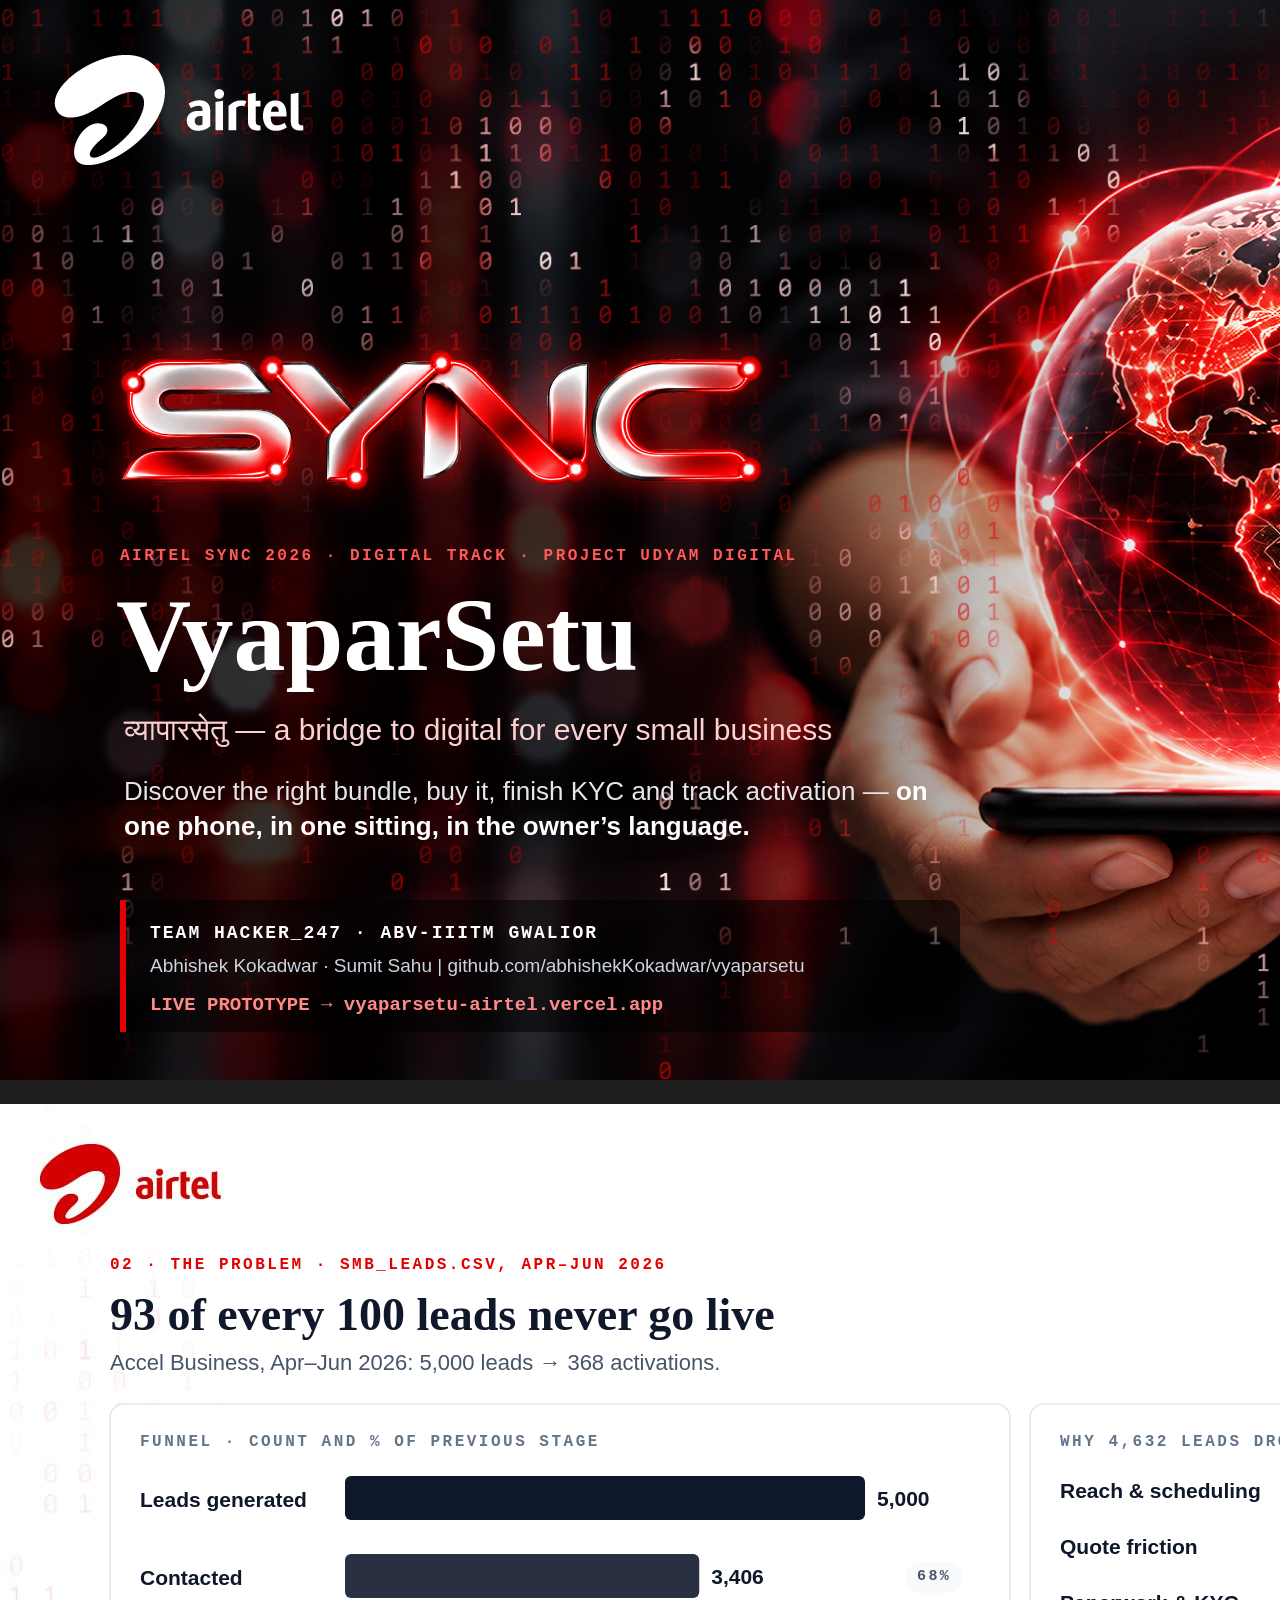
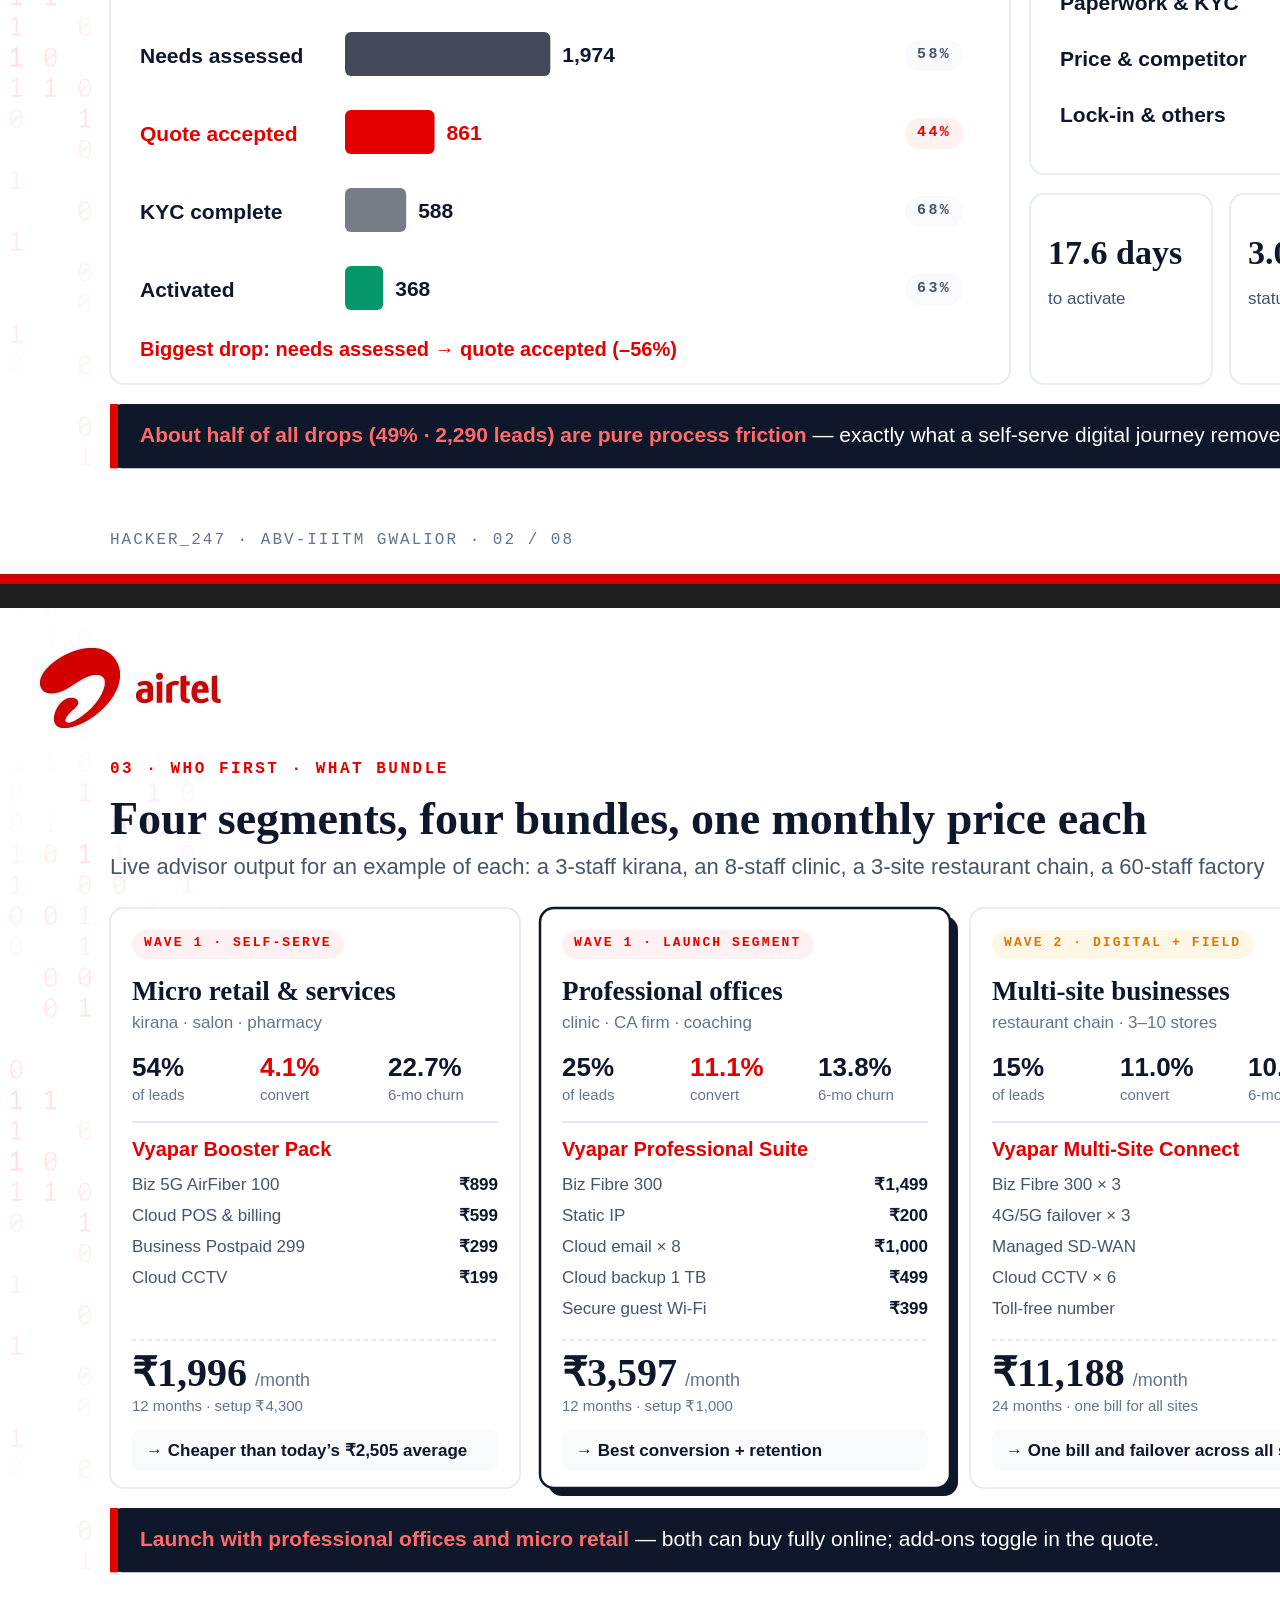
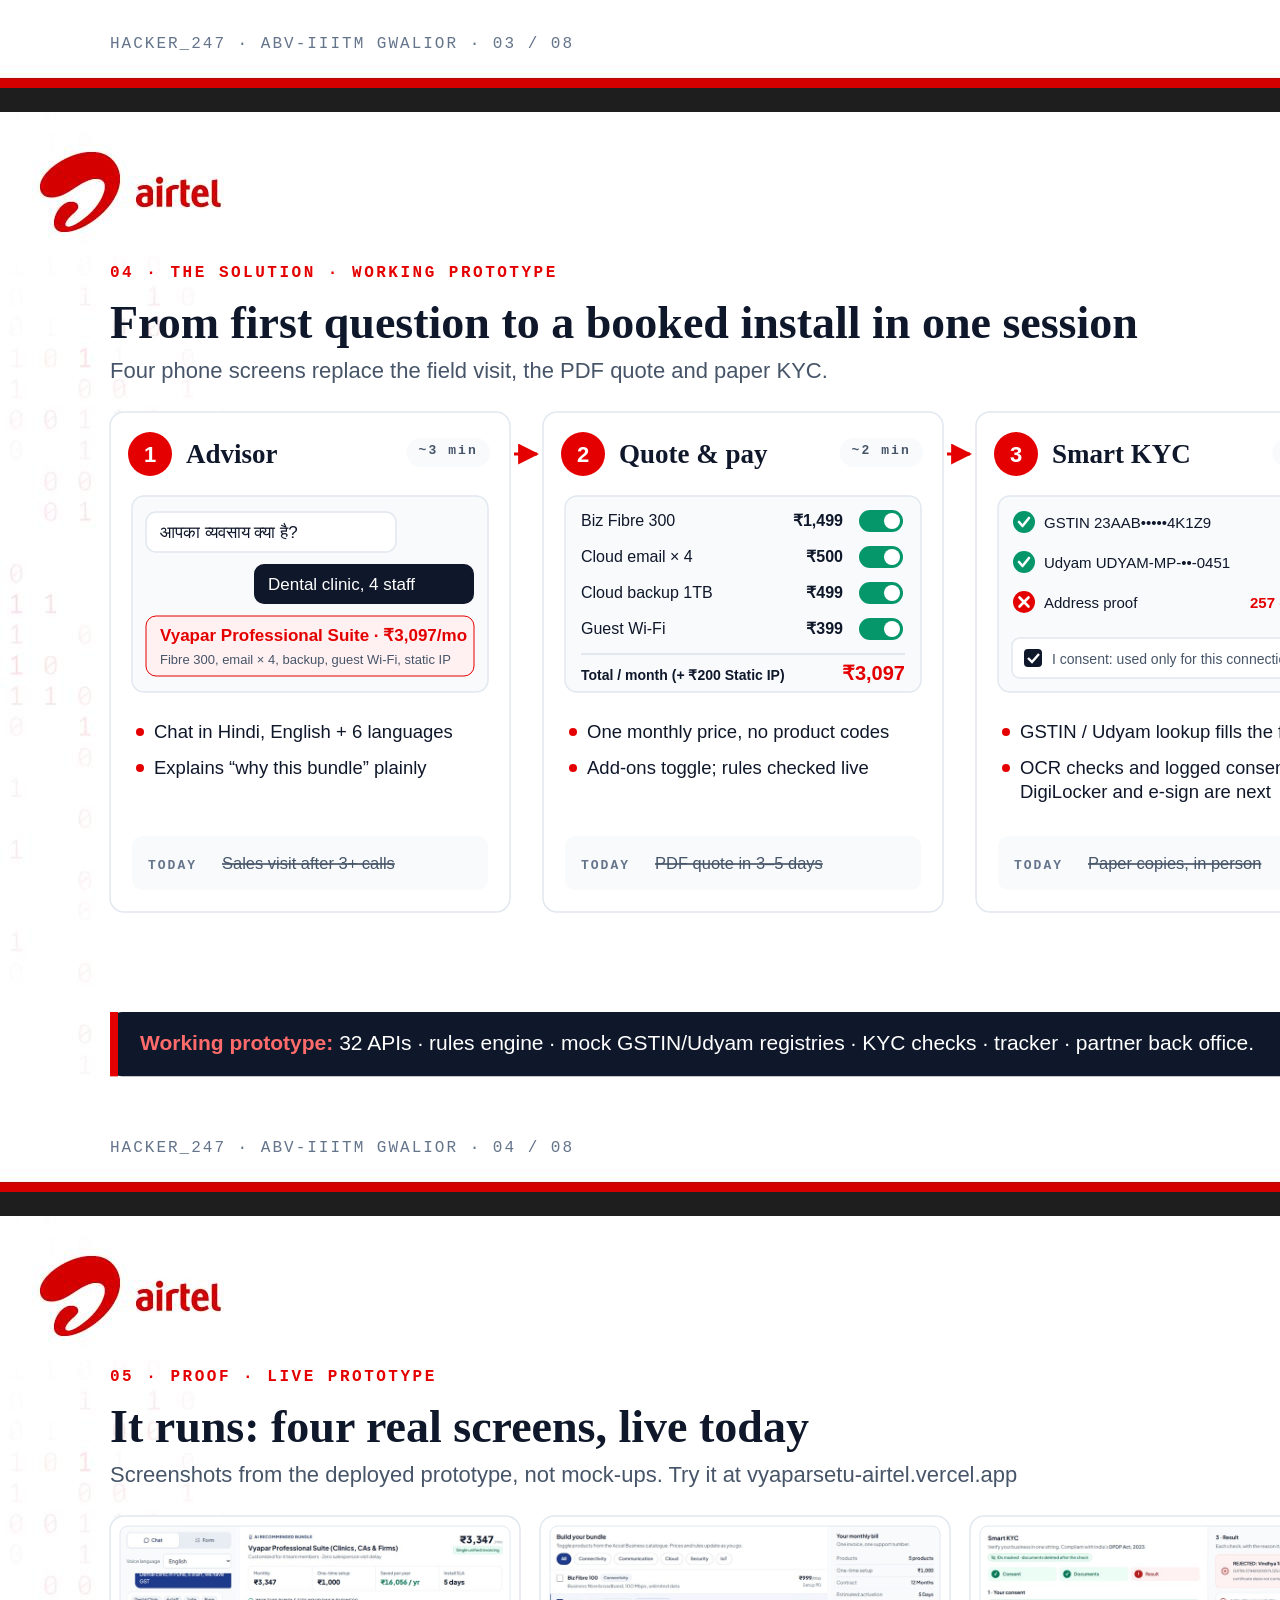
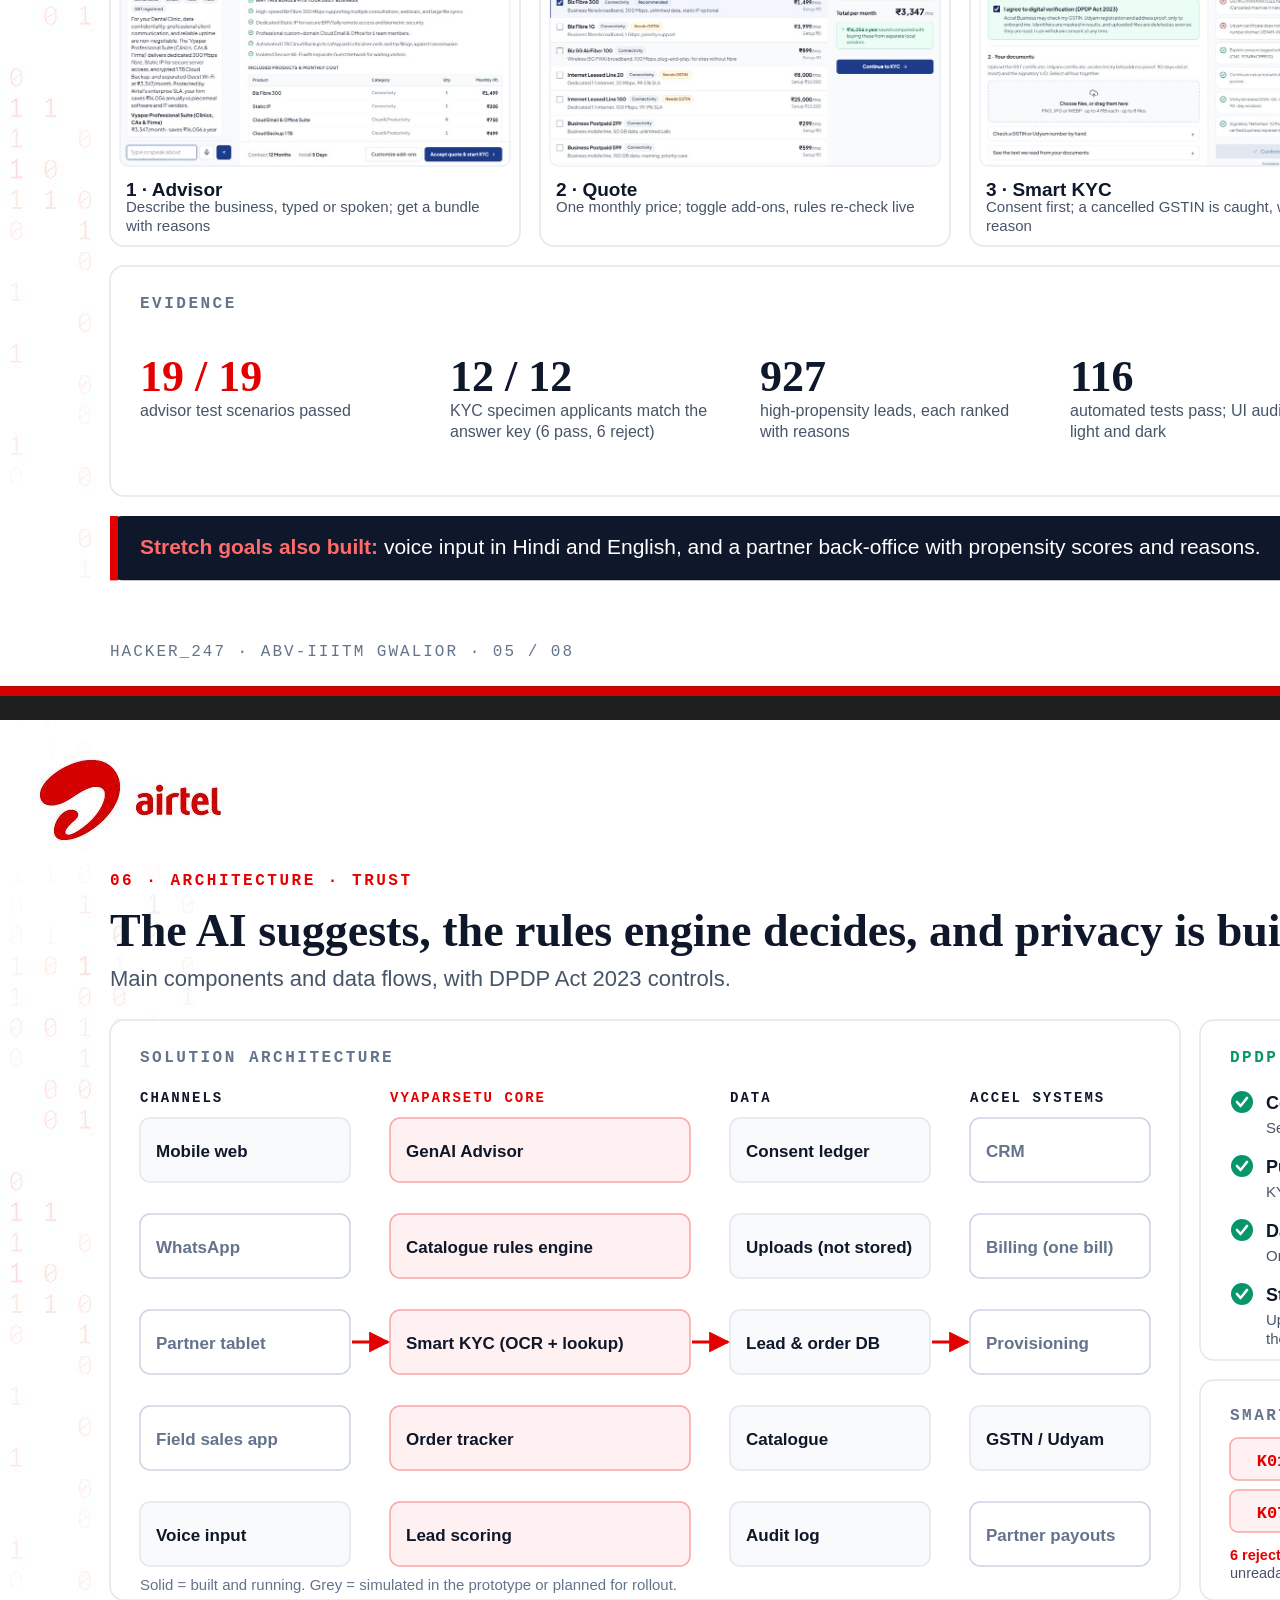
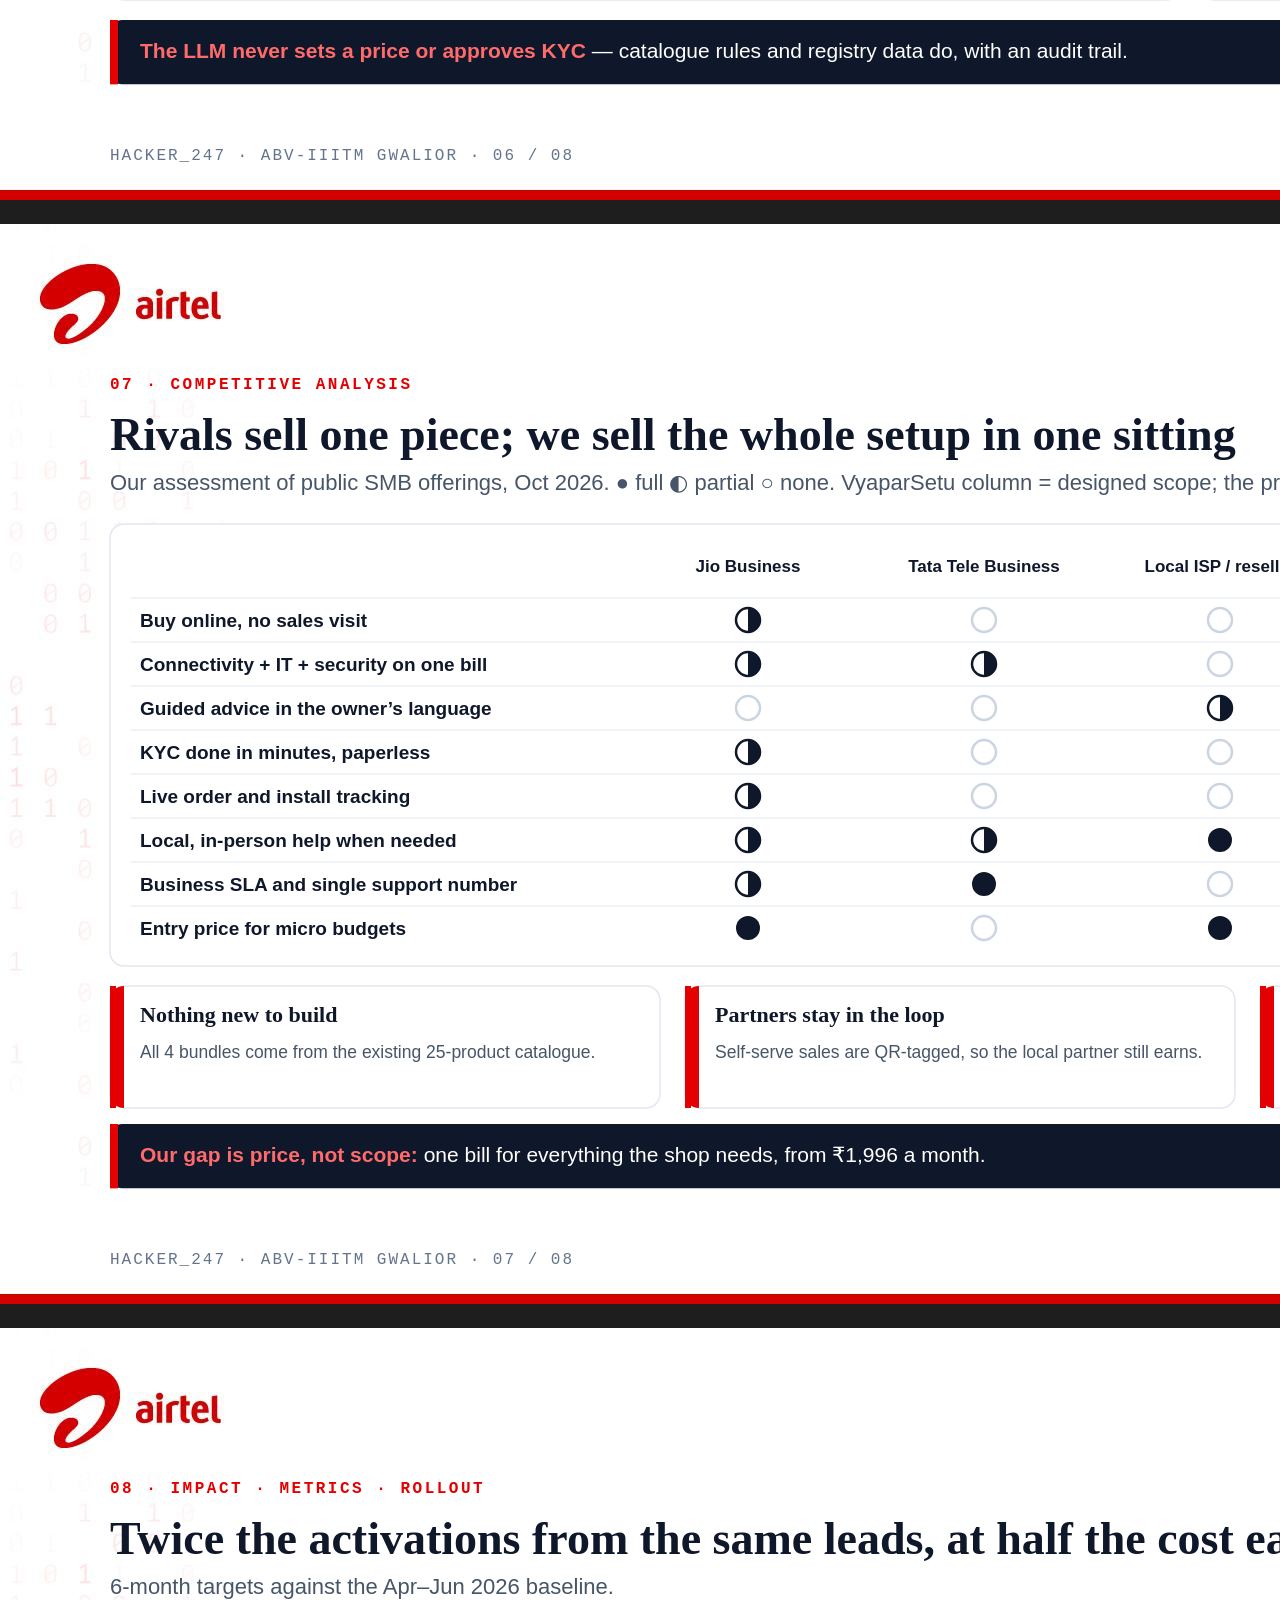
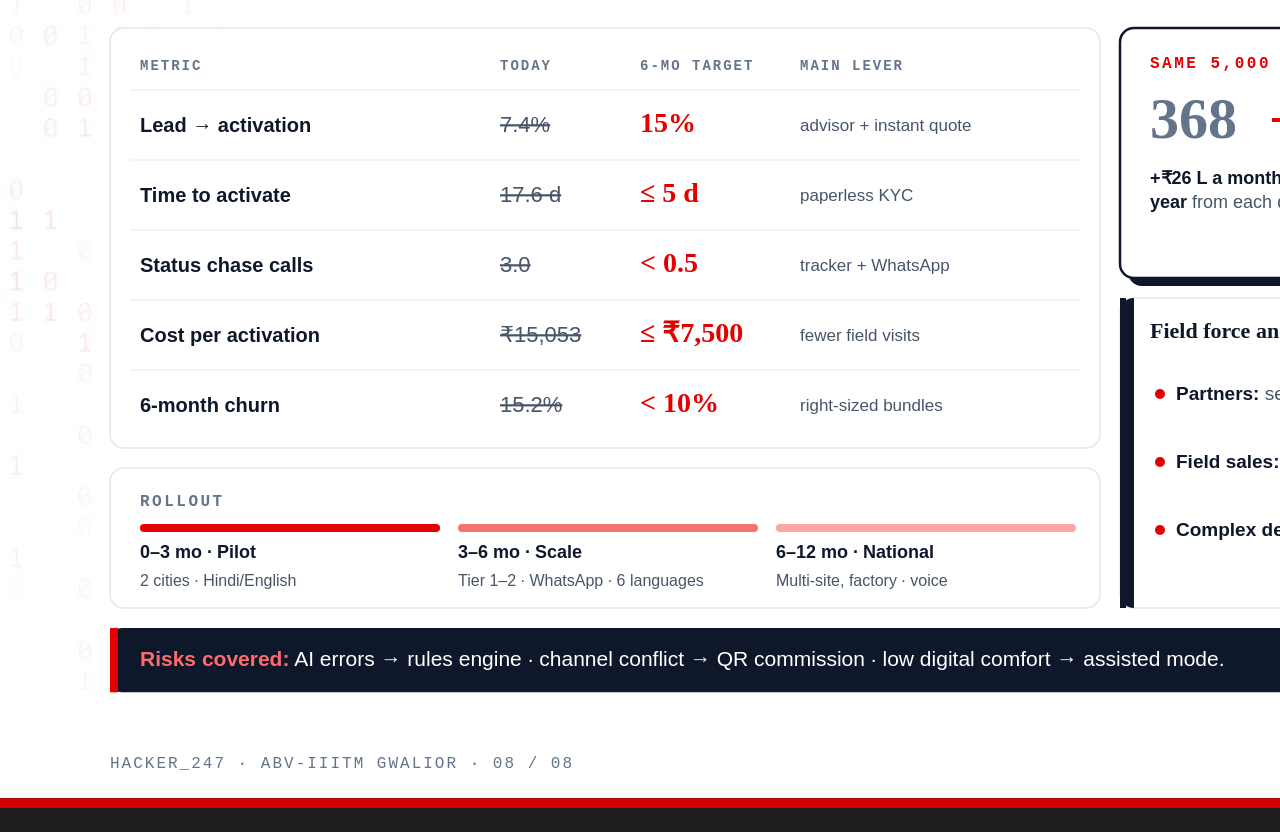
==== commit 62a9921a: "docs(deck): align bundles to live advisor, correct KYC grid (6 reject), honest architecture legend, " ====
--- a/deck/index.html
+++ b/deck/index.html
@@ -23,7 +23,7 @@
 const RED='#E40000', INK='#0F172A', SLATE='#475569', MUTED='#64748B', LINE='#E2E8F0',
       SOFT='#F8FAFC', REDBG='#FFF1F1', GREEN='#059669', GREENBG='#ECFDF5', AMBER='#D97706', AMBERBG='#FFF7E6';
 const SERIF="Georgia, 'Nirmala UI', serif", SANS="'Segoe UI', 'Nirmala UI', sans-serif", MONO="Consolas, monospace";
-const TOTAL=7;
+const TOTAL=8;
 
 // ---------- svg helpers ----------
 const esc = s => String(s).replace(/&/g,'&amp;').replace(/</g,'&lt;').replace(/>/g,'&gt;');
@@ -139,19 +139,19 @@
 
 // 3 · SEGMENTS & BUNDLES
 S.push(()=>{
-  let s=head(3,'Who first · what bundle','Four segments, four bundles, one monthly price each','Baseline configurations; VyaparSaarthi dynamically sizes seats and hardware per establishment');
+  let s=head(3,'Who first · what bundle','Four segments, four bundles, one monthly price each','Live advisor output for an example of each: a 3-staff kirana, an 8-staff clinic, a 3-site restaurant chain, a 60-staff factory');
   const seg=[
     {wave:'WAVE 1 · SELF-SERVE',wc:RED,name:'Micro retail & services',ex:'kirana · salon · pharmacy',st:[['54%','of leads'],['4.1%','convert'],['22.7%','6-mo churn']],
-     b:'Vyapar Starter',items:[['Biz 5G AirFiber 100',899],['Cloud POS & UPI billing',599],['Business Postpaid 299',299],['Cloud CCTV · 1 camera',199]],tot:'₹1,996',term:'12 months · setup ₹4,300',
+     b:'Vyapar Booster Pack',items:[['Biz 5G AirFiber 100',899],['Cloud POS & billing',599],['Business Postpaid 299',299],['Cloud CCTV',199]],tot:'₹1,996',term:'12 months · setup ₹4,300',
      why:'Cheaper than today’s ₹2,505 average'},
     {wave:'WAVE 1 · LAUNCH SEGMENT',wc:RED,name:'Professional offices',ex:'clinic · CA firm · coaching',st:[['25%','of leads'],['11.1%','convert'],['13.8%','6-mo churn']],
-     b:'Vyapar Pro Office',items:[['Biz Fibre 300',1499],['Cloud email × 5 users',625],['Endpoint security × 5',495],['Cloud backup 1 TB',499],['Secure guest Wi-Fi',399]],tot:'₹3,517',term:'12 months · setup ₹1,000',
+     b:'Vyapar Professional Suite',items:[['Biz Fibre 300',1499],['Static IP',200],['Cloud email × 8',1000],['Cloud backup 1 TB',499],['Secure guest Wi-Fi',399]],tot:'₹3,597',term:'12 months · setup ₹1,000',
      why:'Best conversion + retention'},
     {wave:'WAVE 2 · DIGITAL + FIELD',wc:AMBER,name:'Multi-site businesses',ex:'restaurant chain · 3–10 stores',st:[['15%','of leads'],['11.0%','convert'],['10.8%','6-mo churn']],
-     b:'Vyapar Multi-Site (3 sites)',items:[['Biz Fibre 300 × 3',4497],['4G/5G failover × 3',1497],['Cloud POS × 3',1797],['Cloud CCTV × 6',1194]],tot:'₹8,985',term:'12 months · one bill for all sites',
-     why:'Highest value: ₹31k average bundle'},
+     b:'Vyapar Multi-Site Connect',items:[['Biz Fibre 300 × 3',4497],['4G/5G failover × 3',1497],['Managed SD-WAN',2500],['Cloud CCTV × 6',1194],['Toll-free number',1500]],tot:'₹11,188',term:'24 months · one bill for all sites',
+     why:'One bill and failover across all sites'},
     {wave:'WAVE 3 · FIELD-LED',wc:SLATE,name:'Small manufacturers',ex:'auto-parts · textile unit',st:[['6%','of leads'],['12.8%','convert'],['8.1%','6-mo churn']],
-     b:'Vyapar Factory',items:[['Leased line 20 Mbps',8000],['Managed firewall',1999],['Machine IoT × 5',745],['Business Postpaid 599 × 3',1797]],tot:'₹12,541',term:'24 months · 21-day line install',
+     b:'Vyapar Industry Pro',items:[['Leased line 20 Mbps',8000],['Managed firewall',1999],['Machine IoT × 5',745],['Cloud backup 1 TB',499]],tot:'₹11,243',term:'24 months · 21-day line install',
      why:'Lowest churn; needs a site survey'},
   ];
   seg.forEach((g,i)=>{
@@ -227,20 +227,52 @@
   return s;
 });
 
-// 5 · ARCHITECTURE + PRIVACY
-S.push(()=>{
-  let s=head(5,'Architecture · trust','The AI suggests, the rules engine decides, and privacy is built in','Main components and data flows, with DPDP Act 2023 controls.');
+// 5 · PROOF (real screenshots of the running prototype)
+S.push(()=>{
+  let s=head(5,'Proof · live prototype','It runs: four real screens, live today','Screenshots from the deployed prototype, not mock-ups. Try it at vyaparsetu-airtel.vercel.app');
+  const shots=[['shot_advisor','1 · Advisor','Describe the business, typed or spoken; get a bundle with reasons'],
+               ['shot_quote','2 · Quote','One monthly price; toggle add-ons, rules re-check live'],
+               ['shot_kyc','3 · Smart KYC','Consent first; a cancelled GSTIN is caught, with the reason'],
+               ['shot_tracker','4 · Tracker','Order number + mobile: timeline, technician, messages sent']];
+  shots.forEach(([f,t,c],i)=>{
+    const x=110+i*430, w=410, y=300;
+    s+=card(x,y,w,330);
+    s+=`<clipPath id="clip${i}"><rect x="${x+10}" y="${y+10}" width="390" height="240" rx="8"/></clipPath><image href="assets/${f}.jpg" x="${x+10}" y="${y+10}" width="390" height="240" preserveAspectRatio="xMidYMid slice" clip-path="url(#clip${i})"/>`;
+    s+=`<rect x="${x+10}" y="${y+10}" width="390" height="240" rx="8" fill="none" stroke="${LINE}"/>`;
+    s+=T(x+16,y+280,t,{size:19,w:700});
+    s+=W(x+16,y+296,380,c,{size:15,fill:SLATE,lh:1.25}).svg;
+  });
+  // evidence strip
+  s+=card(110,650,1270,230);
+  s+=kick(140,692,'Evidence',MUTED);
+  const ev=[['19 / 19','advisor test scenarios passed'],['12 / 12','KYC specimen applicants match the answer key (6 pass, 6 reject)'],['927','high-propensity leads, each ranked with reasons'],['116','automated tests pass; UI audited in light and dark']];
+  ev.forEach(([v,l],i)=>{ const x=140+i*310; s+=T(x,775,v,{font:SERIF,size:44,w:700,fill:i===0?RED:INK}); s+=W(x,800,280,l,{size:16,fill:SLATE,lh:1.3}).svg; });
+  // QR
+  s+=card(1400,650,410,230,{accent:RED});
+  s+=`<image href="assets/qr.png" x="1425" y="690" width="150" height="150"/>`;
+  s+=T(1595,730,'Try it live',{font:SERIF,size:26,w:700});
+  s+=W(1595,752,200,'Scan, or open vyaparsetu-airtel.vercel.app',{size:15,fill:SLATE,lh:1.3}).svg;
+  s+=W(1595,812,200,'No login. Demo data only.',{size:14,fill:MUTED,lh:1.3}).svg;
+  s+=foot(5,'**Stretch goals also built:** voice input in Hindi and English, and a partner back-office with propensity scores and reasons.');
+  return s;
+});
+
+// 6 · ARCHITECTURE + PRIVACY
+S.push(()=>{
+  let s=head(6,'Architecture · trust','The AI suggests, the rules engine decides, and privacy is built in','Main components and data flows, with DPDP Act 2023 controls.');
   s+=card(110,300,1070,580);
   s+=kick(140,342,'Solution architecture',MUTED);
+  const planned=new Set(['WhatsApp','Partner tablet','Field sales app','CRM','Billing (one bill)','Provisioning','Partner payouts']);
   const lane=(x,w,title,items,col)=>{ let o=T(x,382,title,{font:MONO,size:14,w:700,fill:col,ls:2});
     const h=64, step=(448-h)/(items.length-1);
-    items.forEach(([a],j)=>{ const y=398+j*step; o+=R(x,y,w,h,{fill:col===RED?REDBG:SOFT,stroke:col===RED?'#FCA5A5':LINE,r:10});
-      o+=T(x+16,y+39,a,{size:17,w:700}); }); return o; };
-  s+=lane(140,210,'CHANNELS',[['Mobile web / PWA','EN, हिंदी + 6 languages'],['WhatsApp','same flow in chat'],['Partner tablet','assisted mode, QR-tagged'],['Field sales app',''],['Voice (next)','']],INK);
+    items.forEach(([a],j)=>{ const y=398+j*step, soft=planned.has(a); o+=R(x,y,w,h,{fill:soft?'#fff':(col===RED?REDBG:SOFT),stroke:soft?'#CBD5E1':(col===RED?'#FCA5A5':LINE),r:10});
+      o+=T(x+16,y+39,a,{size:17,w:700,fill:soft?MUTED:INK}); }); return o; };
+  s+=lane(140,210,'CHANNELS',[['Mobile web','EN, हिंदी'],['WhatsApp','same flow in chat'],['Partner tablet','assisted mode, QR-tagged'],['Field sales app',''],['Voice input','']],INK);
   s+=lane(390,300,'VYAPARSETU CORE',[['GenAI Advisor','LLM for the chat; output is checked by the rules engine'],['Catalogue rules engine','25 products: city tier, size, GSTIN rules, dependencies'],['Smart KYC (OCR + lookup)',''],['Order tracker','milestones, technician dispatch, WhatsApp'],['Lead scoring','propensity score for leads to call back']],RED);
   s+=lane(730,200,'DATA',[['Consent ledger','purpose, time, version'],['Uploads (not stored)','deleted after OCR'],['Lead & order DB','PAN digits masked'],['Catalogue',''],['Audit log','']],INK);
   s+=lane(970,180,'ACCEL SYSTEMS',[['CRM','partner payouts'],['Billing (one bill)',''],['Provisioning','field workforce'],['GSTN / Udyam',''],['Partner payouts','']],INK);
   [[352,388],[692,728],[932,968]].forEach(([xa,xb])=>[622].forEach(y=>{ s+=`<path d="M${xa} ${y} H${xb}" stroke="${RED}" stroke-width="3" marker-end="url(#arR)"/>`; }));
+  s+=T(140,870,'Solid = built and running.  Grey = simulated in the prototype or planned for rollout.',{size:15,fill:MUTED});
 
   // DPDP pillars
   s+=card(1200,300,610,340);
@@ -251,17 +283,17 @@
   // KYC result grid
   s+=card(1200,660,610,220);
   s+=kick(1230,700,'Smart KYC on the 12 specimen applicants',MUTED);
-  const rej={K01:'GSTIN cancelled',K04:'GST cert unreadable',K05:'Udyam missing',K11:'bill > 90 days'};
+  const rej={K01:'GSTIN cancelled',K04:'GST cert unreadable',K05:'Udyam missing',K06:'bogus GSTIN',K07:'name mismatch',K11:'bill > 90 days'};
   for(let i=1;i<=12;i++){ const k='K'+String(i).padStart(2,'0'), x=1230+((i-1)%6)*94, y=718+Math.floor((i-1)/6)*52, bad=rej[k];
     s+=R(x,y,84,42,{fill:bad?REDBG:GREENBG,stroke:bad?'#FCA5A5':'#A7F3D0',r:8})+T(x+42,y+28,k,{font:MONO,size:17,w:700,fill:bad?RED:GREEN,anchor:'middle'}); }
-  s+=W(1230,840,560,'**4 flagged:** cancelled GSTIN · unreadable GST cert · missing Udyam · old address proof',{size:14.5,fill:SLATE,bfill:RED,lh:1.25}).svg;
-  s+=foot(5,'**The LLM never sets a price or approves KYC** — catalogue rules and registry data do, with an audit trail.');
+  s+=W(1230,840,560,'**6 rejected, 6 cleared** (matches the answer key): cancelled or bogus GSTIN · unreadable cert · missing Udyam · name mismatch · old address proof',{size:14.5,fill:SLATE,bfill:RED,lh:1.25}).svg;
+  s+=foot(6,'**The LLM never sets a price or approves KYC** — catalogue rules and registry data do, with an audit trail.');
   return s;
 });
 
 // 6 · COMPETITION
 S.push(()=>{
-  let s=head(6,'Competitive analysis','Rivals sell one piece; we sell the whole setup in one sitting','Our assessment of public SMB offerings, Oct 2026.   ● full   ◐ partial   ○ none');
+  let s=head(7,'Competitive analysis','Rivals sell one piece; we sell the whole setup in one sitting','Our assessment of public SMB offerings, Oct 2026.  ● full  ◐ partial  ○ none.  VyaparSetu column = designed scope; the prototype shows the first four rows.');
   const cols=['Jio Business','Tata Tele Business','Local ISP / reseller','Single-product apps (POS, email, CCTV)','VyaparSetu (Accel)'];
   const rows=[
     ['Buy online, no sales visit',[1,0,0,2,2]],
@@ -289,13 +321,13 @@
             ['Partners stay in the loop','Self-serve sales are QR-tagged, so the local partner still earns.'],
             ['Trust from verified data','GSTIN leads activate ~5× more; we verify them in seconds.']];
   rw.forEach(([a,b],i)=>{ const x=110+i*575; s+=card(x,762,550,122,{accent:RED}); s+=T(x+30,798,a,{font:SERIF,size:22,w:700}); s+=W(x+30,834,500,b,{size:17.5,fill:SLATE,lh:1.3}).svg; });
-  s+=foot(6,'**Our gap is price, not scope:** one bill for everything the shop needs, from ₹1,996 a month.');
+  s+=foot(7,'**Our gap is price, not scope:** one bill for everything the shop needs, from ₹1,996 a month.');
   return s;
 });
 
 // 7 · IMPACT
 S.push(()=>{
-  let s=head(7,'Impact · metrics · rollout','Twice the activations from the same leads, at half the cost each','6-month targets against the Apr–Jun 2026 baseline.');
+  let s=head(8,'Impact · metrics · rollout','Twice the activations from the same leads, at half the cost each','6-month targets against the Apr–Jun 2026 baseline.');
   // KPI table
   s+=card(110,300,990,420);
   const hd=['Metric','Today','6-mo target','Main lever'], cx=[140,500,640,800];
@@ -331,7 +363,7 @@
   s+=kick(140,778,'Rollout',MUTED);
   const ph=[['0–3 mo · Pilot','2 cities · Hindi/English'],['3–6 mo · Scale','Tier 1–2 · WhatsApp · 6 languages'],['6–12 mo · National','Multi-site, factory · voice']];
   ph.forEach(([a,b],i)=>{ const x=140+i*318; s+=R(x,796,300,8,{fill:i===0?RED:(i===1?'#F87171':'#FCA5A5'),r:4}); s+=T(x,830,a,{size:18,w:700}); s+=T(x,858,b,{size:16,fill:SLATE}); });
-  s+=foot(7,'**Risks covered:** AI errors → rules engine · channel conflict → QR commission · low digital comfort → assisted mode.');
+  s+=foot(8,'**Risks covered:** AI errors → rules engine · channel conflict → QR commission · low digital comfort → assisted mode.');
   return s;
 });
 
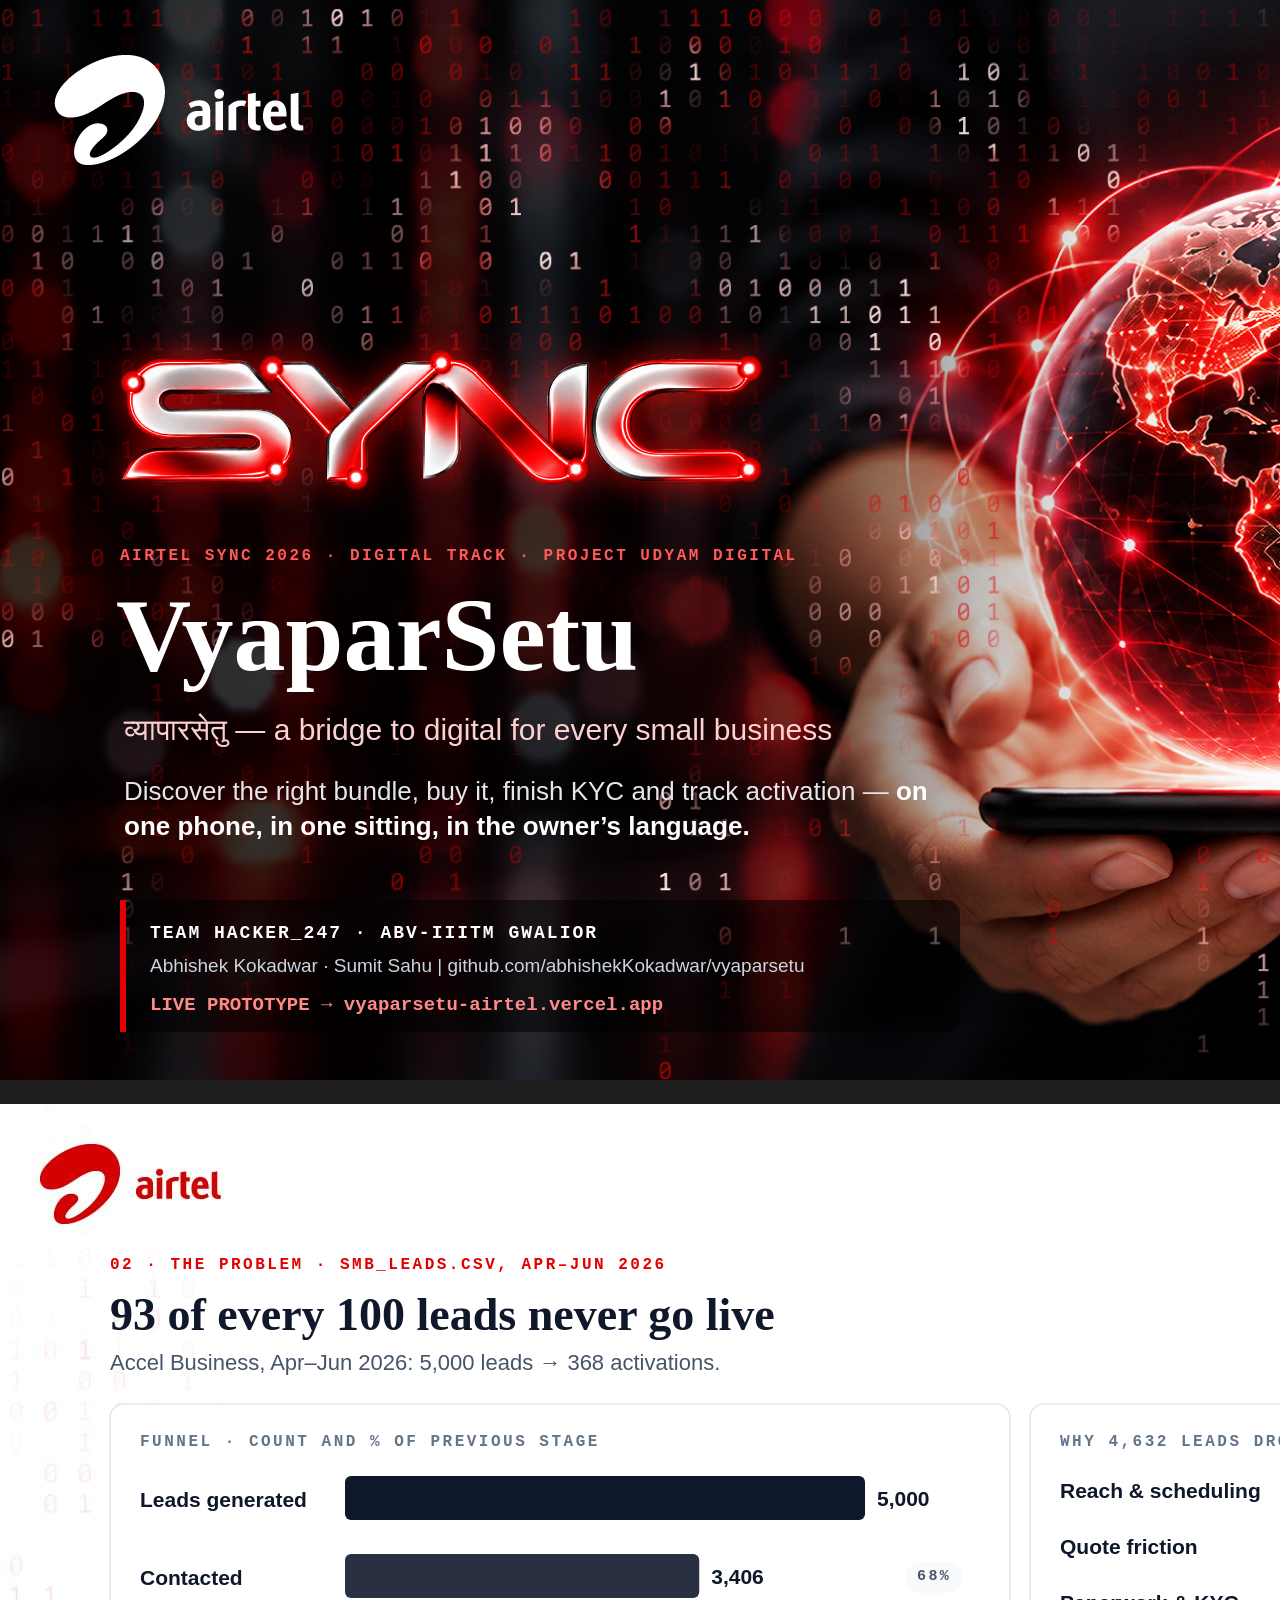
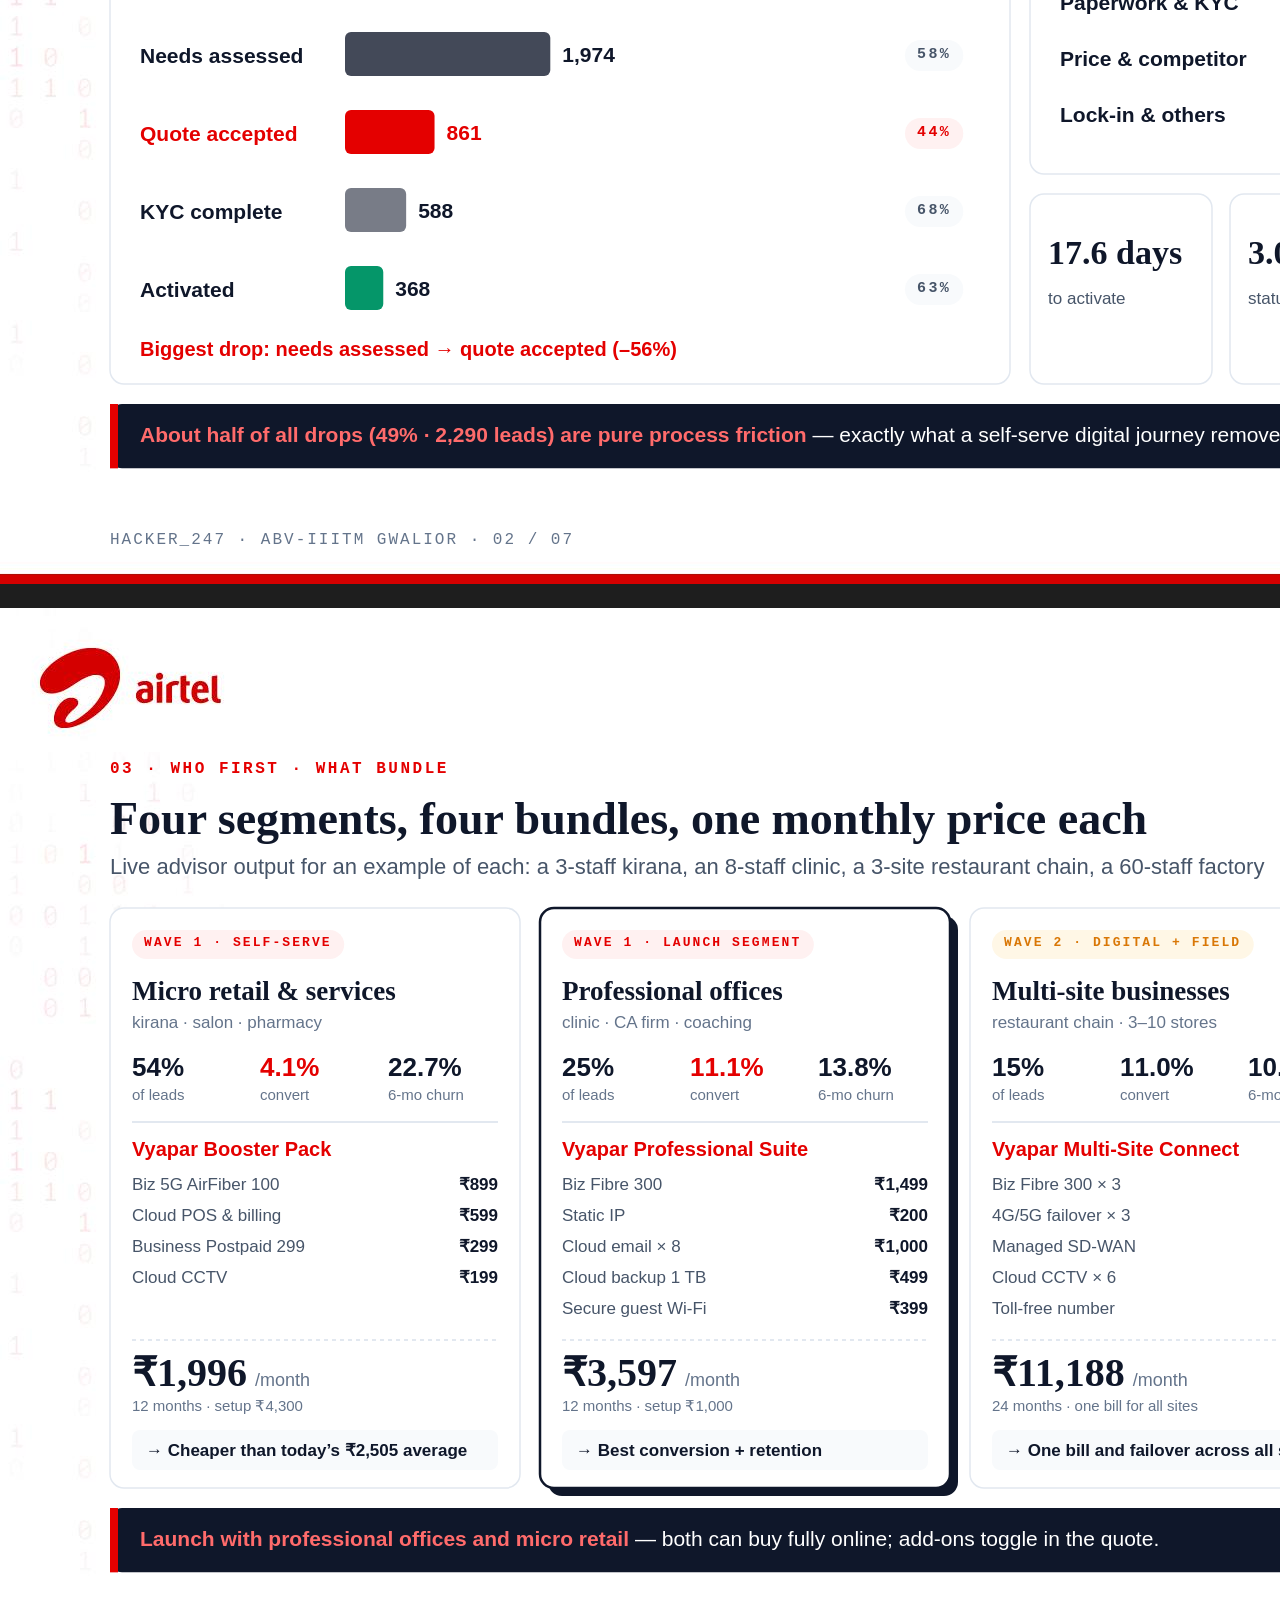
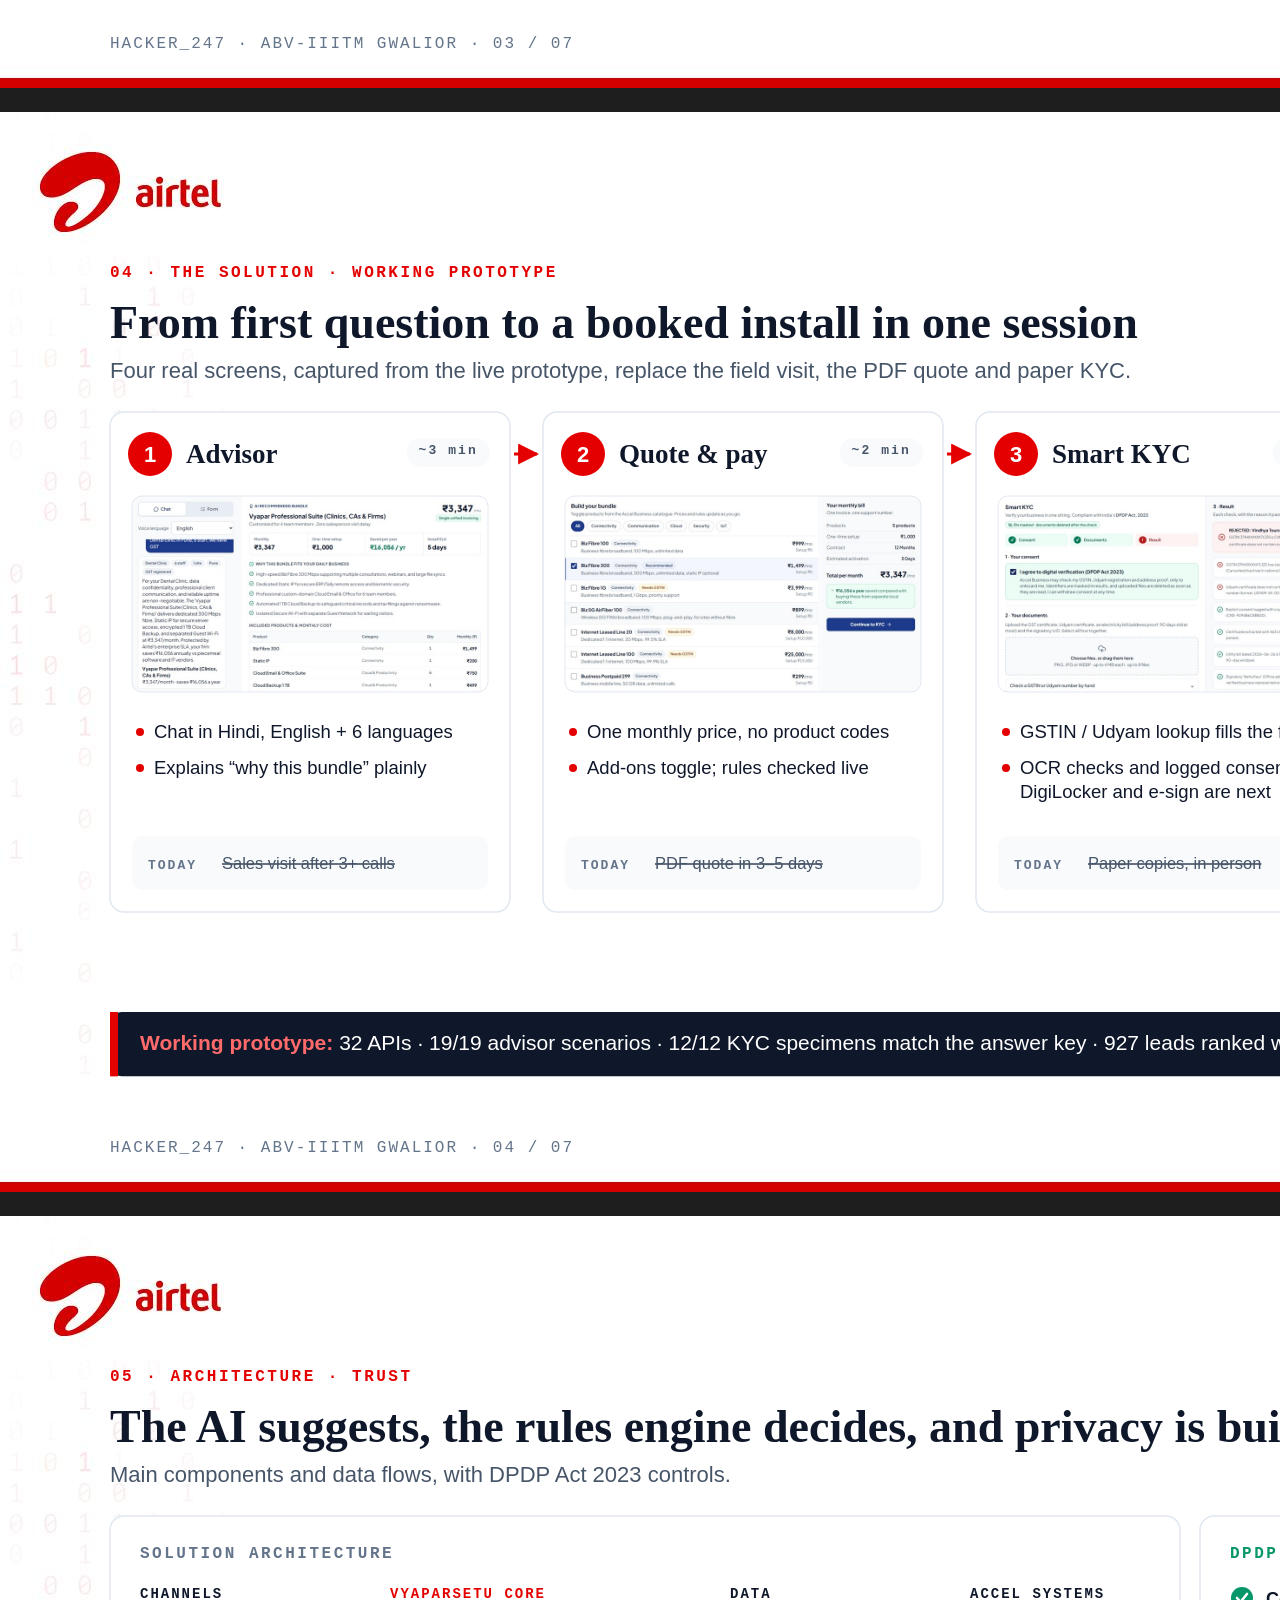
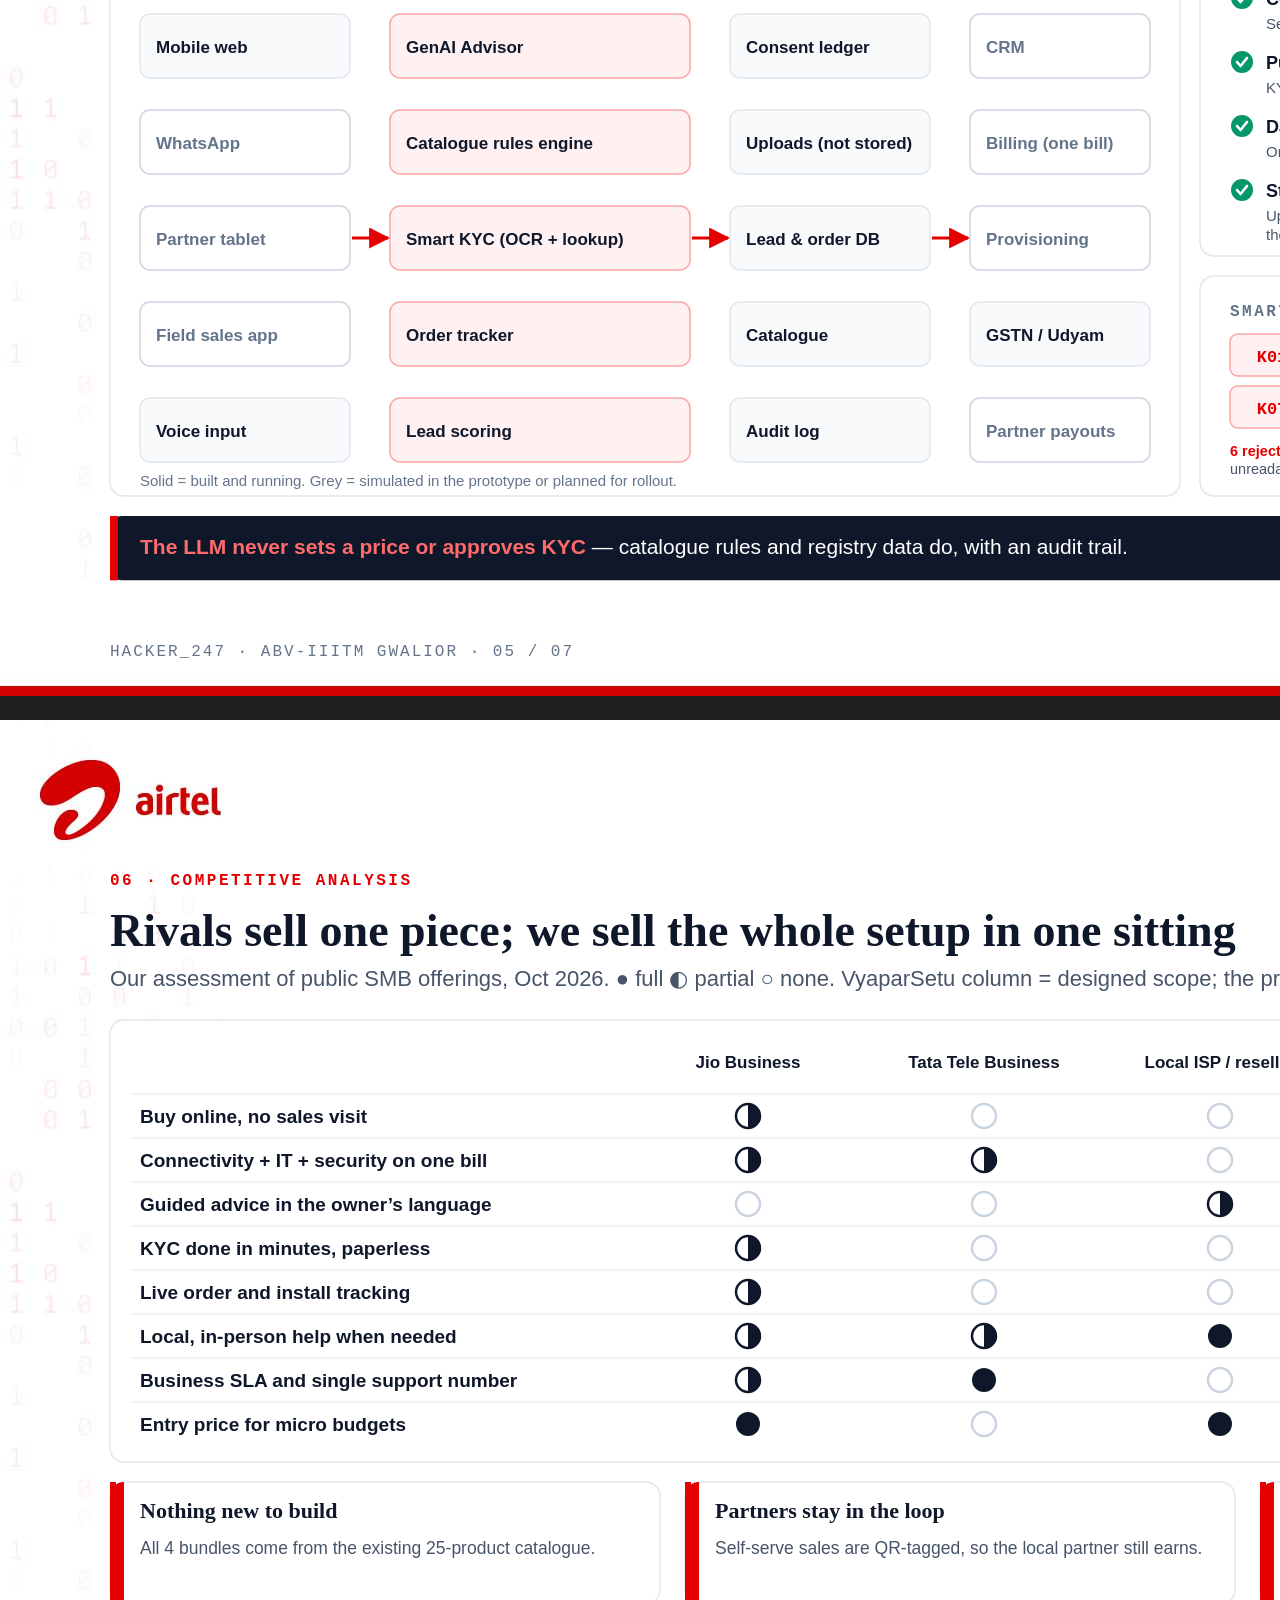
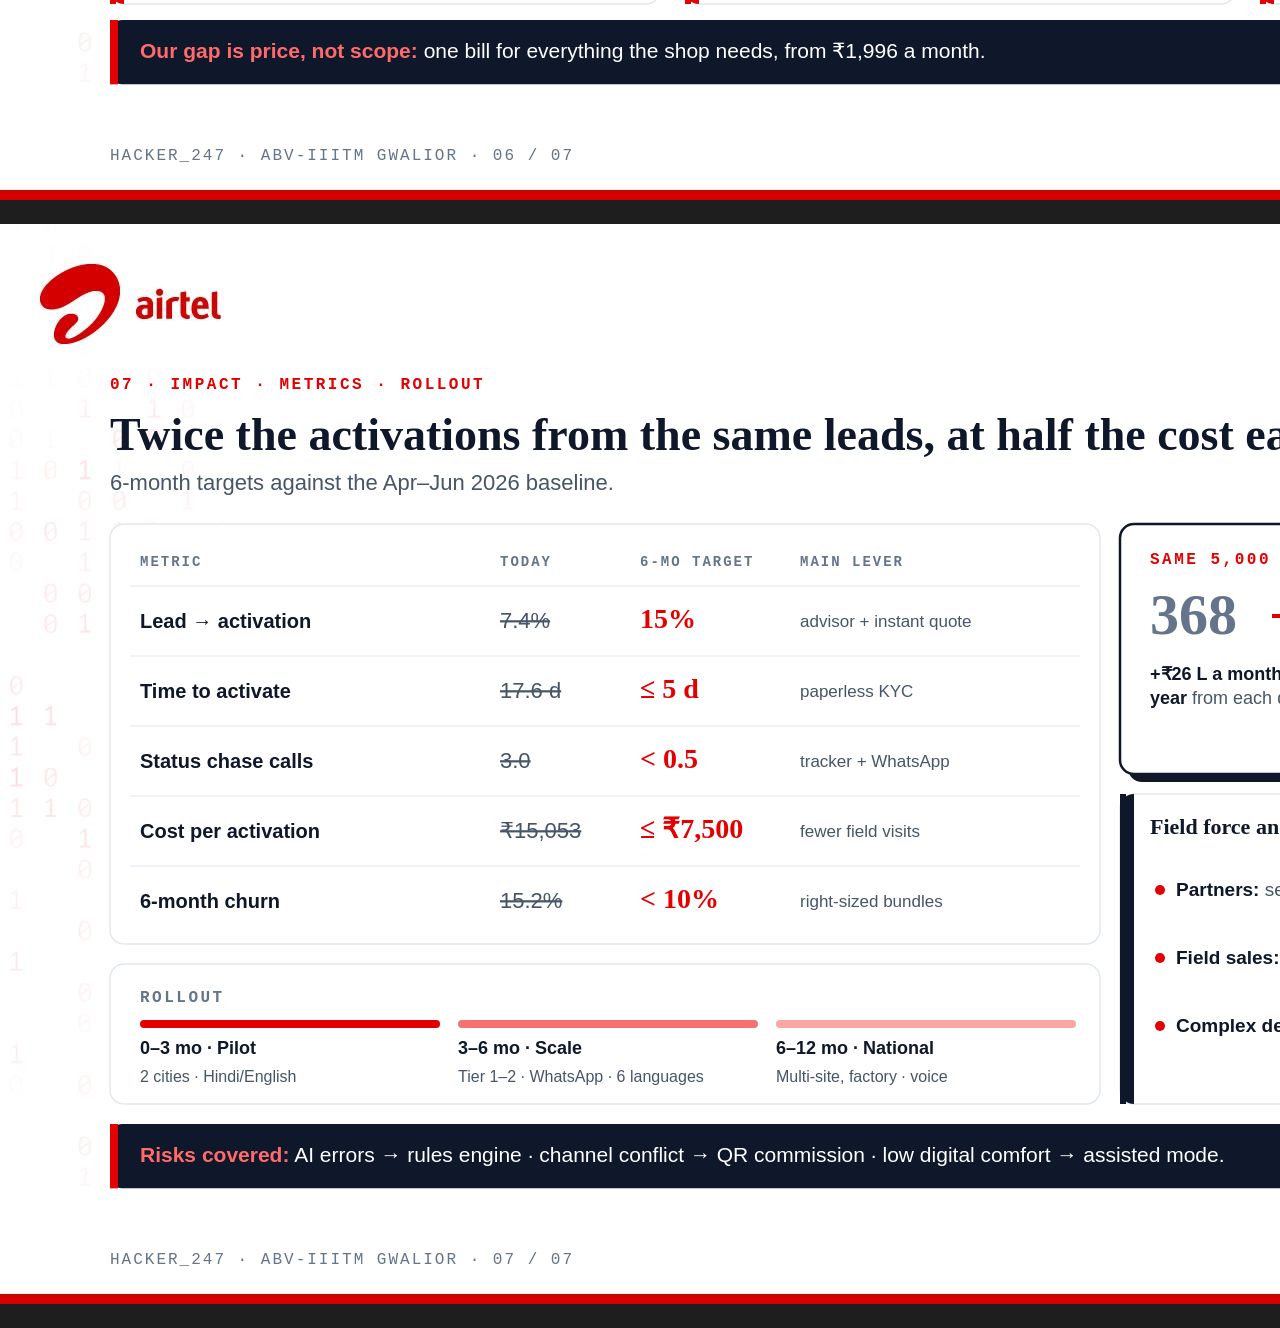
==== commit 43741a68: "docs(deck): back to 7 slides; real screenshots and evidence folded into slide 4 Co-Authored-By: Clau" ====
--- a/deck/index.html
+++ b/deck/index.html
@@ -23,7 +23,7 @@
 const RED='#E40000', INK='#0F172A', SLATE='#475569', MUTED='#64748B', LINE='#E2E8F0',
       SOFT='#F8FAFC', REDBG='#FFF1F1', GREEN='#059669', GREENBG='#ECFDF5', AMBER='#D97706', AMBERBG='#FFF7E6';
 const SERIF="Georgia, 'Nirmala UI', serif", SANS="'Segoe UI', 'Nirmala UI', sans-serif", MONO="Consolas, monospace";
-const TOTAL=8;
+const TOTAL=7;
 
 // ---------- svg helpers ----------
 const esc = s => String(s).replace(/&/g,'&amp;').replace(/</g,'&lt;').replace(/>/g,'&gt;');
@@ -175,13 +175,14 @@
 
 // 4 · JOURNEY
 S.push(()=>{
-  let s=head(4,'The solution · working prototype','From first question to a booked install in one session','Four phone screens replace the field visit, the PDF quote and paper KYC.');
+  let s=head(4,'The solution · working prototype','From first question to a booked install in one session','Four real screens, captured from the live prototype, replace the field visit, the PDF quote and paper KYC.');
   const st=[
     {n:'Advisor',t:'~3 min',was:'Sales visit after 3+ calls',b:['Chat in Hindi, English + 6 languages','Explains “why this bundle” plainly']},
     {n:'Quote & pay',t:'~2 min',was:'PDF quote in 3–5 days',b:['One monthly price, no product codes','Add-ons toggle; rules checked live']},
     {n:'Smart KYC',t:'~3 min',was:'Paper copies, in person',b:['GSTIN / Udyam lookup fills the form','OCR checks and logged consent; DigiLocker and e-sign are next']},
     {n:'Tracker',t:'2–5 days',was:'3 chase calls per customer',b:['5 milestones, technician and slot','WhatsApp updates, no chase calls']},
   ];
+  s+=`<image href="assets/qr.png" x="1700" y="162" width="96" height="96"/>`+T(1748,278,'Scan to try it live',{size:13,fill:MUTED,anchor:'middle'});
   const x0=110,w=400,g=33,y=300;
   st.forEach((p,i)=>{
     const x=x0+i*(w+g);
@@ -190,76 +191,22 @@
     s+=T(x+76,y+51,p.n,{font:SERIF,size:27,w:700});
     const pl=pill(x+w-20-((ctx.font=`700 13px ${MONO}`),ctx.measureText(p.t).width+13*0.16*p.t.length+24),y+26,p.t,{size:13,fill:SOFT,color:SLATE}); s+=pl.svg;
     if(i<3) s+=`<path d="M${x+w+4} ${y+42} h${g-10}" stroke="${RED}" stroke-width="3" marker-end="url(#arR)"/>`;
-    // mini phone mock
-    const mx=x+22,my=y+84,mw=w-44,mh=196;
-    s+=R(mx,my,mw,mh,{fill:SOFT,stroke:LINE,r:12});
-    if(i===0){
-      s+=R(mx+14,my+16,250,40,{fill:'#fff',stroke:LINE,r:10})+T(mx+28,my+42,'आपका व्यवसाय क्या है?',{size:17});
-      s+=R(mx+mw-234,my+68,220,40,{fill:INK,r:10})+T(mx+mw-220,my+94,'Dental clinic, 4 staff',{size:17,fill:'#fff'});
-      s+=R(mx+14,my+120,mw-28,60,{fill:REDBG,stroke:RED,r:10,sw:1})+T(mx+28,my+145,'Vyapar Professional Suite · ₹3,097/mo',{size:17,w:700,fill:RED})+T(mx+28,my+168,'Fibre 300, email × 4, backup, guest Wi-Fi, static IP',{size:13,fill:SLATE});
-    }
-    if(i===1){
-      [['Biz Fibre 300','₹1,499',1],['Cloud email × 4','₹500',1],['Cloud backup 1TB','₹499',1],['Guest Wi-Fi','₹399',1]].forEach(([n,v,on],j)=>{
-        const yy=my+30+j*36; s+=T(mx+16,yy,n,{size:16,fill:on?INK:MUTED})+T(mx+mw-78,yy,v,{size:16,w:600,anchor:'end',fill:on?INK:MUTED});
-        s+=R(mx+mw-62,yy-16,44,22,{fill:on?GREEN:'#CBD5E1',r:11})+C(on?mx+mw-29:mx+mw-51,yy-5,8,{fill:'#fff'});
-      });
-      s+=Ln(mx+16,my+158,mx+mw-16,my+158)+T(mx+16,my+184,'Total / month (+ ₹200 Static IP)',{size:14,w:700})+T(mx+mw-16,my+184,'₹3,097',{size:20,w:700,fill:RED,anchor:'end'});
-    }
-    if(i===2){
-      [['GSTIN 23AAB•••••4K1Z9','Active',1],['Udyam UDYAM-MP-••-0451','Matched',1],['Address proof','257 days old',0]].forEach(([n,v,ok],j)=>{
-        const yy=my+32+j*40; s+=(ok?tick(mx+26,yy-6):cross(mx+26,yy-6))+T(mx+46,yy,n,{size:15,fill:INK})+T(mx+mw-14,yy,v,{size:15,w:700,anchor:'end',fill:ok?GREEN:RED});
-      });
-      s+=R(mx+14,my+142,mw-28,40,{fill:'#fff',stroke:LINE,r:8})+R(mx+26,my+153,18,18,{fill:INK,r:4})+`<path d="M${mx+30} ${my+162} l4 4 l7 -8" stroke="#fff" stroke-width="2.4" fill="none"/>`+T(mx+54,my+168,'I consent: used only for this connection',{size:14,fill:SLATE});
-    }
-    if(i===3){
-      const ms=['Order','KYC','Survey','Install','Live']; const sx=mx+30, step=(mw-60)/4;
-      s+=Ln(sx,my+44,sx+step*4,my+44,{stroke:LINE,sw:4})+Ln(sx,my+44,sx+step*2,my+44,{stroke:GREEN,sw:4});
-      ms.forEach((m,j)=>{ const cx=sx+j*step; s+= j<2?tick(cx,my+44):(j===2?C(cx,my+44,11,{fill:'#fff',stroke:RED,sw:4}):C(cx,my+44,9,{fill:'#fff',stroke:'#CBD5E1',sw:3})); s+=T(cx,my+80,m,{size:14,anchor:'middle',fill:j<=2?INK:MUTED,w:j===2?700:400}); });
-      s+=R(mx+14,my+106,mw-28,74,{fill:'#fff',stroke:LINE,r:10})+C(mx+46,my+143,20,{fill:INK})+T(mx+46,my+150,'RK',{size:15,w:700,fill:'#fff',anchor:'middle'});
-      s+=T(mx+78,my+136,'Ravi K. · Fri 10:00–12:00',{size:16,w:700})+T(mx+78,my+162,'Visit PIN 4821 · tap to reschedule',{size:14,fill:SLATE});
-    }
+    // real screenshot from the deployed prototype
+    const mx=x+22,my=y+84,mw=w-44,mh=196, shot=['shot_advisor','shot_quote','shot_kyc','shot_tracker'][i];
+    s+=`<clipPath id="c4_${i}"><rect x="${mx}" y="${my}" width="${mw}" height="${mh}" rx="10"/></clipPath><image href="assets/${shot}.jpg" x="${mx}" y="${my}" width="${mw}" height="${mh}" preserveAspectRatio="xMidYMin slice" clip-path="url(#c4_${i})"/>`;
+    s+=`<rect x="${mx}" y="${my}" width="${mw}" height="${mh}" rx="10" fill="none" stroke="${LINE}"/>`;
     // bullets
     let yy=y+326;
     p.b.forEach(b=>{ s+=C(x+30,yy-6,4,{fill:RED}); const t=W(x+44,yy,w-66,b,{size:18.5,fill:INK,lh:1.3}); s+=t.svg; yy+=t.h+12; });
     s+=R(x+22,y+424,w-44,54,{fill:SOFT,r:10})+T(x+38,y+457,'TODAY',{font:MONO,size:13,w:700,fill:MUTED,ls:2})+T(x+112,y+457,p.was,{size:16.5,fill:SLATE,style:'text-decoration="line-through"'});
   });
-  s+=foot(4,'**Working prototype:** 32 APIs · rules engine · mock GSTIN/Udyam registries · KYC checks · tracker · partner back office.');
-  return s;
-});
-
-// 5 · PROOF (real screenshots of the running prototype)
-S.push(()=>{
-  let s=head(5,'Proof · live prototype','It runs: four real screens, live today','Screenshots from the deployed prototype, not mock-ups. Try it at vyaparsetu-airtel.vercel.app');
-  const shots=[['shot_advisor','1 · Advisor','Describe the business, typed or spoken; get a bundle with reasons'],
-               ['shot_quote','2 · Quote','One monthly price; toggle add-ons, rules re-check live'],
-               ['shot_kyc','3 · Smart KYC','Consent first; a cancelled GSTIN is caught, with the reason'],
-               ['shot_tracker','4 · Tracker','Order number + mobile: timeline, technician, messages sent']];
-  shots.forEach(([f,t,c],i)=>{
-    const x=110+i*430, w=410, y=300;
-    s+=card(x,y,w,330);
-    s+=`<clipPath id="clip${i}"><rect x="${x+10}" y="${y+10}" width="390" height="240" rx="8"/></clipPath><image href="assets/${f}.jpg" x="${x+10}" y="${y+10}" width="390" height="240" preserveAspectRatio="xMidYMid slice" clip-path="url(#clip${i})"/>`;
-    s+=`<rect x="${x+10}" y="${y+10}" width="390" height="240" rx="8" fill="none" stroke="${LINE}"/>`;
-    s+=T(x+16,y+280,t,{size:19,w:700});
-    s+=W(x+16,y+296,380,c,{size:15,fill:SLATE,lh:1.25}).svg;
-  });
-  // evidence strip
-  s+=card(110,650,1270,230);
-  s+=kick(140,692,'Evidence',MUTED);
-  const ev=[['19 / 19','advisor test scenarios passed'],['12 / 12','KYC specimen applicants match the answer key (6 pass, 6 reject)'],['927','high-propensity leads, each ranked with reasons'],['116','automated tests pass; UI audited in light and dark']];
-  ev.forEach(([v,l],i)=>{ const x=140+i*310; s+=T(x,775,v,{font:SERIF,size:44,w:700,fill:i===0?RED:INK}); s+=W(x,800,280,l,{size:16,fill:SLATE,lh:1.3}).svg; });
-  // QR
-  s+=card(1400,650,410,230,{accent:RED});
-  s+=`<image href="assets/qr.png" x="1425" y="690" width="150" height="150"/>`;
-  s+=T(1595,730,'Try it live',{font:SERIF,size:26,w:700});
-  s+=W(1595,752,200,'Scan, or open vyaparsetu-airtel.vercel.app',{size:15,fill:SLATE,lh:1.3}).svg;
-  s+=W(1595,812,200,'No login. Demo data only.',{size:14,fill:MUTED,lh:1.3}).svg;
-  s+=foot(5,'**Stretch goals also built:** voice input in Hindi and English, and a partner back-office with propensity scores and reasons.');
-  return s;
-});
-
-// 6 · ARCHITECTURE + PRIVACY
-S.push(()=>{
-  let s=head(6,'Architecture · trust','The AI suggests, the rules engine decides, and privacy is built in','Main components and data flows, with DPDP Act 2023 controls.');
+  s+=foot(4,'**Working prototype:** 32 APIs · 19/19 advisor scenarios · 12/12 KYC specimens match the answer key · 927 leads ranked with reasons · voice input · partner back-office.');
+  return s;
+});
+
+// 5 · ARCHITECTURE + PRIVACY
+S.push(()=>{
+  let s=head(5,'Architecture · trust','The AI suggests, the rules engine decides, and privacy is built in','Main components and data flows, with DPDP Act 2023 controls.');
   s+=card(110,300,1070,580);
   s+=kick(140,342,'Solution architecture',MUTED);
   const planned=new Set(['WhatsApp','Partner tablet','Field sales app','CRM','Billing (one bill)','Provisioning','Partner payouts']);
@@ -287,13 +234,13 @@
   for(let i=1;i<=12;i++){ const k='K'+String(i).padStart(2,'0'), x=1230+((i-1)%6)*94, y=718+Math.floor((i-1)/6)*52, bad=rej[k];
     s+=R(x,y,84,42,{fill:bad?REDBG:GREENBG,stroke:bad?'#FCA5A5':'#A7F3D0',r:8})+T(x+42,y+28,k,{font:MONO,size:17,w:700,fill:bad?RED:GREEN,anchor:'middle'}); }
   s+=W(1230,840,560,'**6 rejected, 6 cleared** (matches the answer key): cancelled or bogus GSTIN · unreadable cert · missing Udyam · name mismatch · old address proof',{size:14.5,fill:SLATE,bfill:RED,lh:1.25}).svg;
-  s+=foot(6,'**The LLM never sets a price or approves KYC** — catalogue rules and registry data do, with an audit trail.');
+  s+=foot(5,'**The LLM never sets a price or approves KYC** — catalogue rules and registry data do, with an audit trail.');
   return s;
 });
 
 // 6 · COMPETITION
 S.push(()=>{
-  let s=head(7,'Competitive analysis','Rivals sell one piece; we sell the whole setup in one sitting','Our assessment of public SMB offerings, Oct 2026.  ● full  ◐ partial  ○ none.  VyaparSetu column = designed scope; the prototype shows the first four rows.');
+  let s=head(6,'Competitive analysis','Rivals sell one piece; we sell the whole setup in one sitting','Our assessment of public SMB offerings, Oct 2026.  ● full  ◐ partial  ○ none.  VyaparSetu column = designed scope; the prototype shows the first four rows.');
   const cols=['Jio Business','Tata Tele Business','Local ISP / reseller','Single-product apps (POS, email, CCTV)','VyaparSetu (Accel)'];
   const rows=[
     ['Buy online, no sales visit',[1,0,0,2,2]],
@@ -321,13 +268,13 @@
             ['Partners stay in the loop','Self-serve sales are QR-tagged, so the local partner still earns.'],
             ['Trust from verified data','GSTIN leads activate ~5× more; we verify them in seconds.']];
   rw.forEach(([a,b],i)=>{ const x=110+i*575; s+=card(x,762,550,122,{accent:RED}); s+=T(x+30,798,a,{font:SERIF,size:22,w:700}); s+=W(x+30,834,500,b,{size:17.5,fill:SLATE,lh:1.3}).svg; });
-  s+=foot(7,'**Our gap is price, not scope:** one bill for everything the shop needs, from ₹1,996 a month.');
+  s+=foot(6,'**Our gap is price, not scope:** one bill for everything the shop needs, from ₹1,996 a month.');
   return s;
 });
 
 // 7 · IMPACT
 S.push(()=>{
-  let s=head(8,'Impact · metrics · rollout','Twice the activations from the same leads, at half the cost each','6-month targets against the Apr–Jun 2026 baseline.');
+  let s=head(7,'Impact · metrics · rollout','Twice the activations from the same leads, at half the cost each','6-month targets against the Apr–Jun 2026 baseline.');
   // KPI table
   s+=card(110,300,990,420);
   const hd=['Metric','Today','6-mo target','Main lever'], cx=[140,500,640,800];
@@ -363,7 +310,7 @@
   s+=kick(140,778,'Rollout',MUTED);
   const ph=[['0–3 mo · Pilot','2 cities · Hindi/English'],['3–6 mo · Scale','Tier 1–2 · WhatsApp · 6 languages'],['6–12 mo · National','Multi-site, factory · voice']];
   ph.forEach(([a,b],i)=>{ const x=140+i*318; s+=R(x,796,300,8,{fill:i===0?RED:(i===1?'#F87171':'#FCA5A5'),r:4}); s+=T(x,830,a,{size:18,w:700}); s+=T(x,858,b,{size:16,fill:SLATE}); });
-  s+=foot(8,'**Risks covered:** AI errors → rules engine · channel conflict → QR commission · low digital comfort → assisted mode.');
+  s+=foot(7,'**Risks covered:** AI errors → rules engine · channel conflict → QR commission · low digital comfort → assisted mode.');
   return s;
 });
 
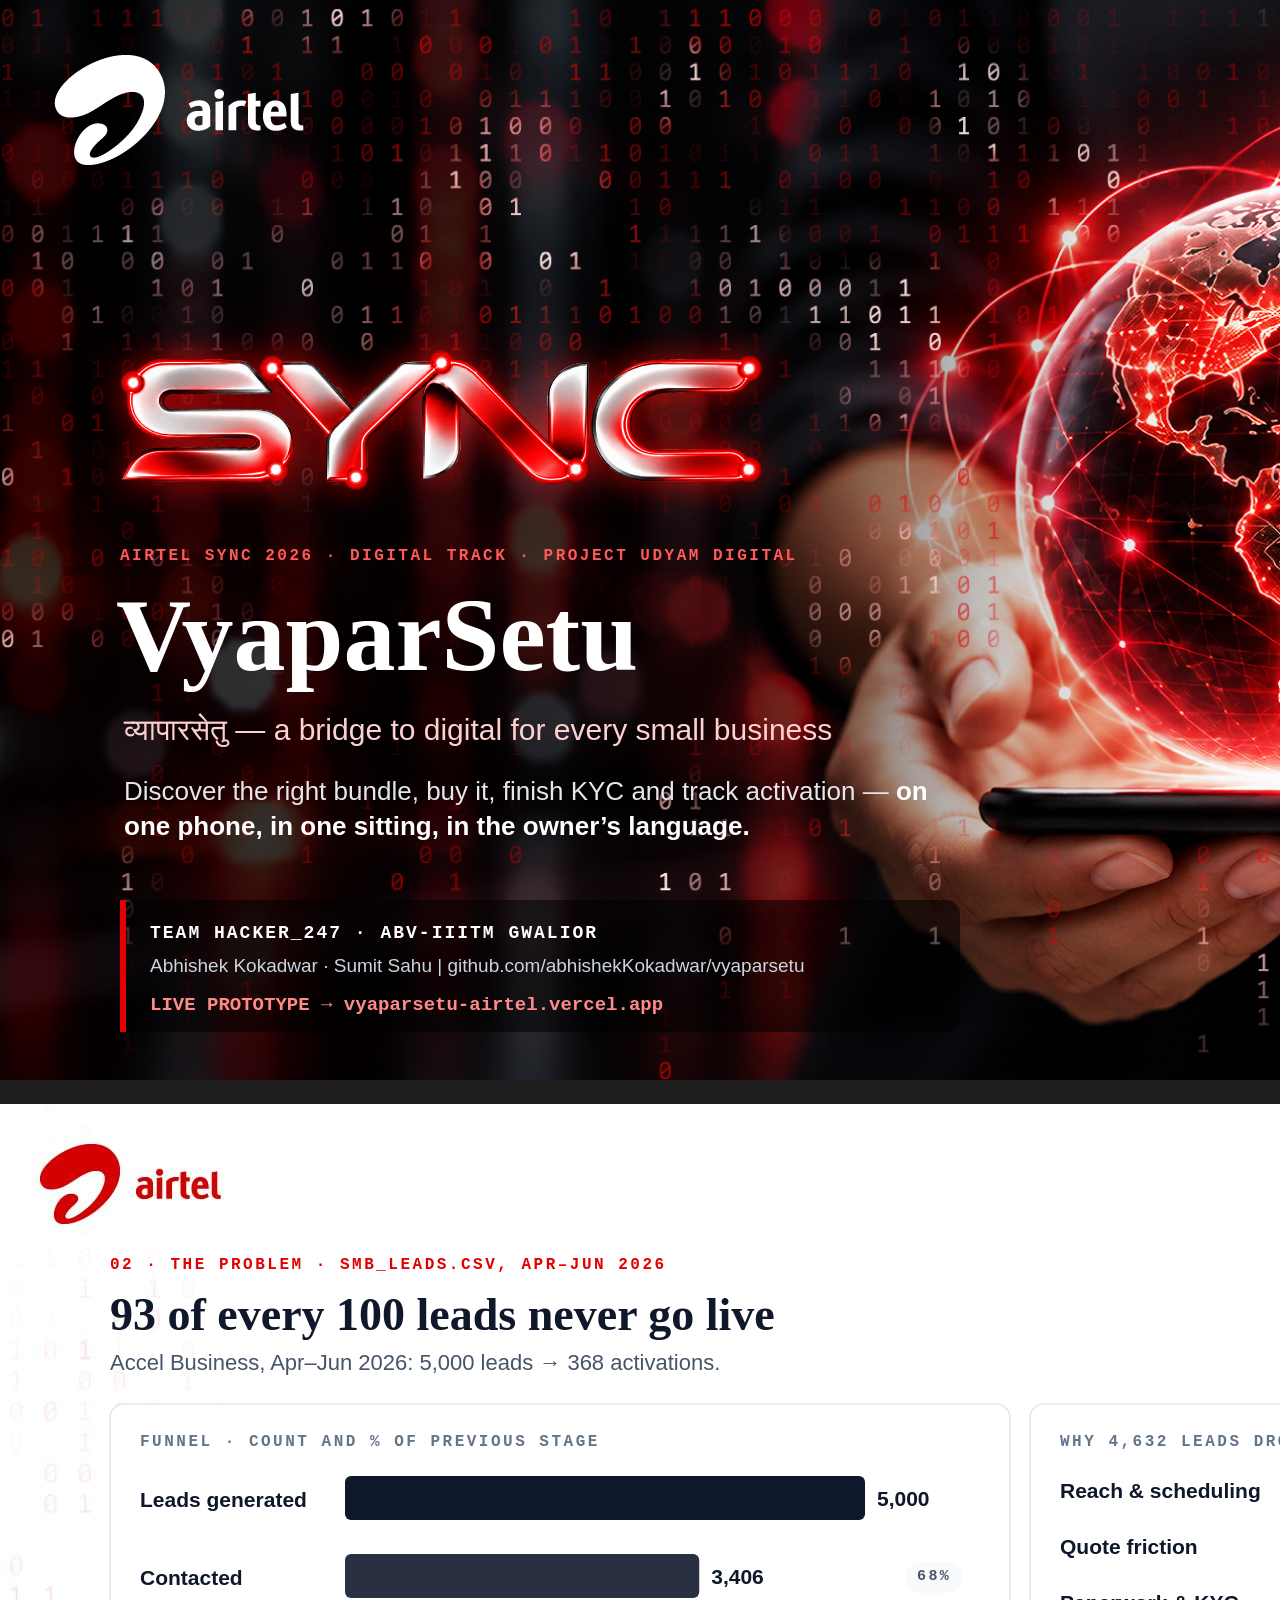
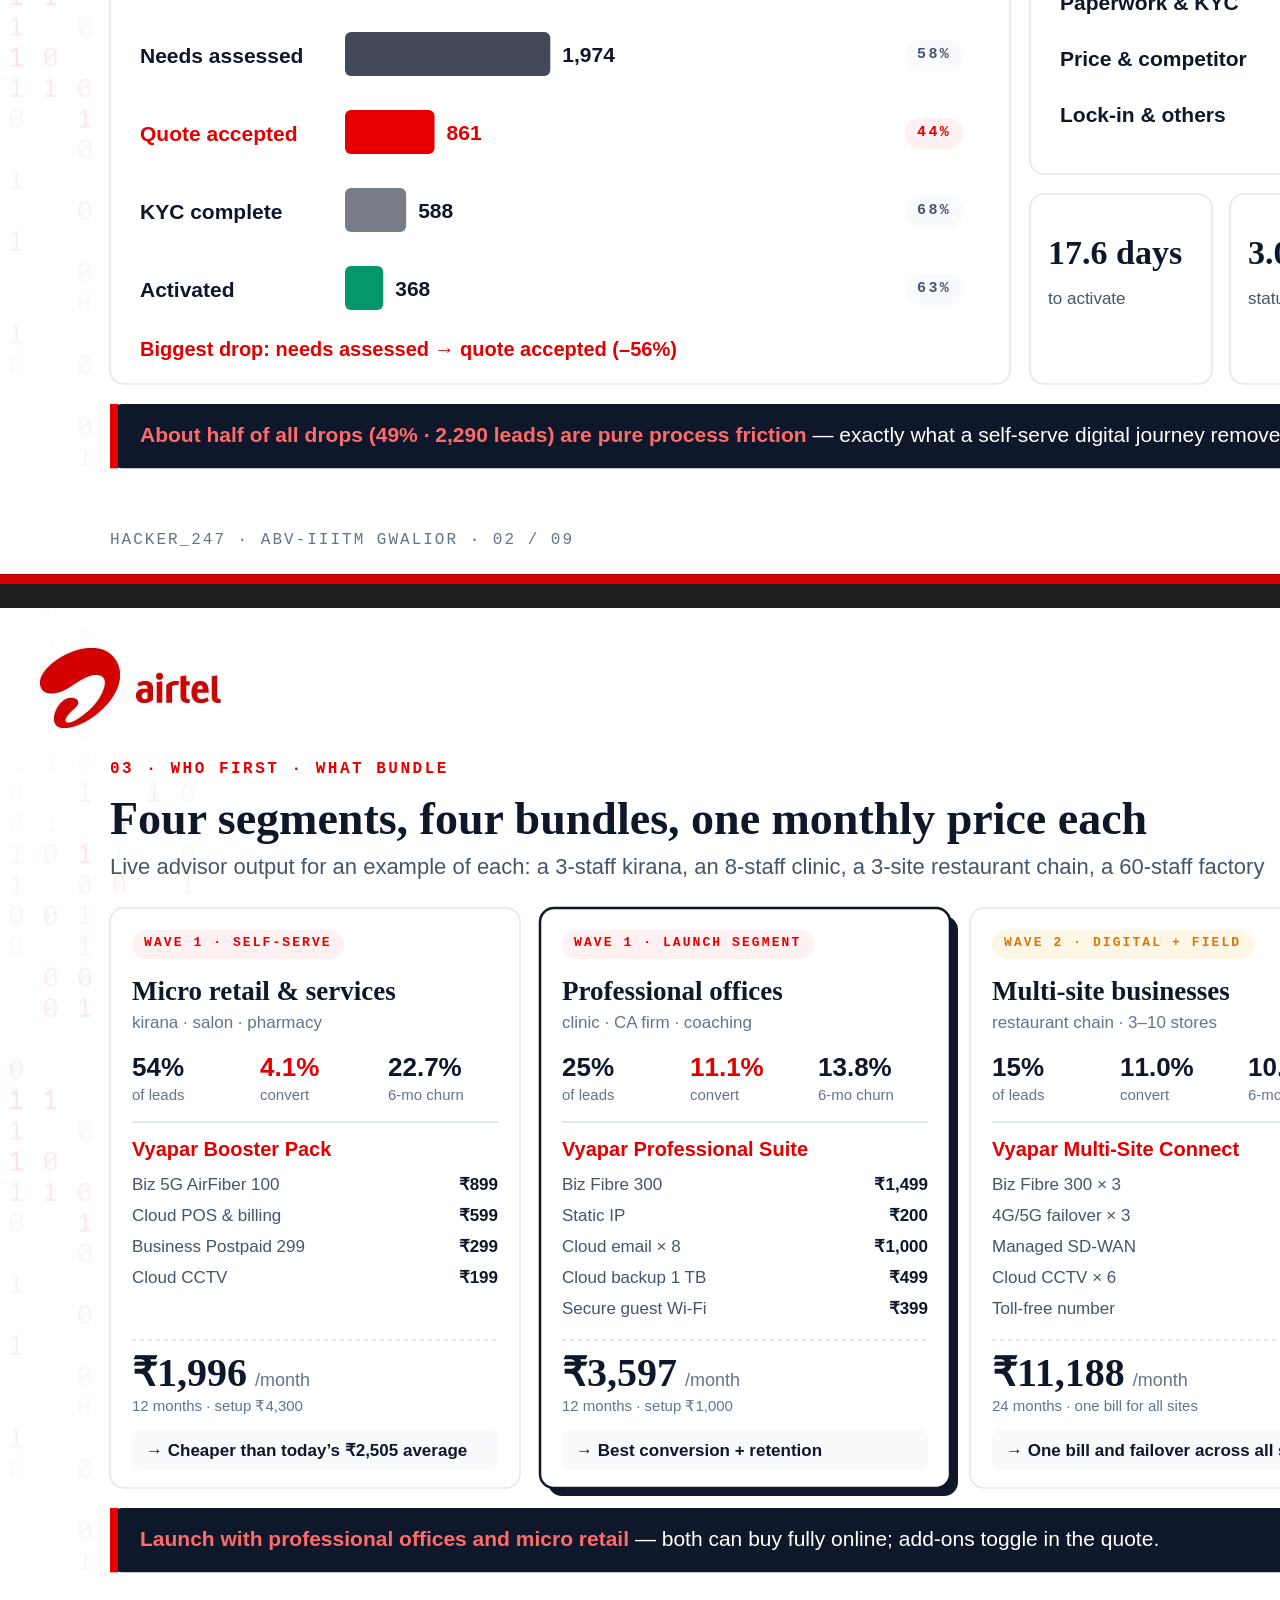
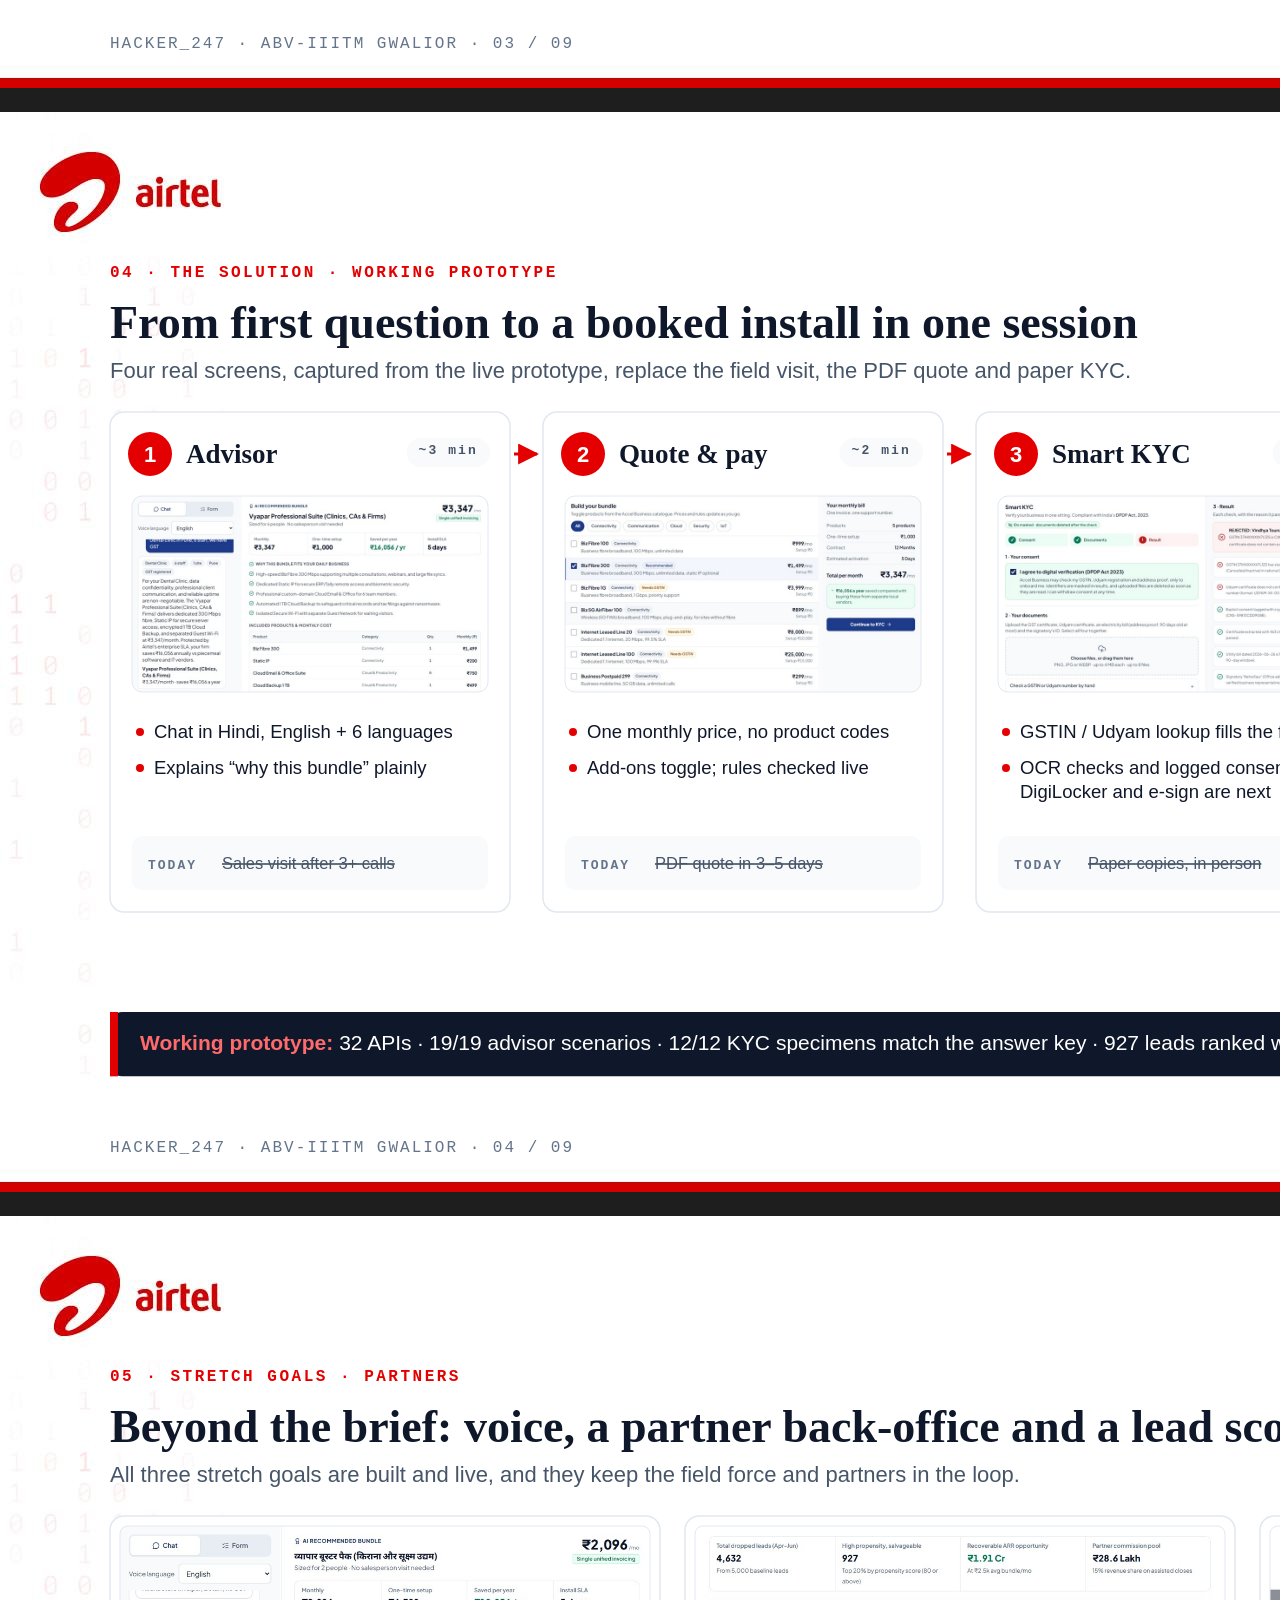
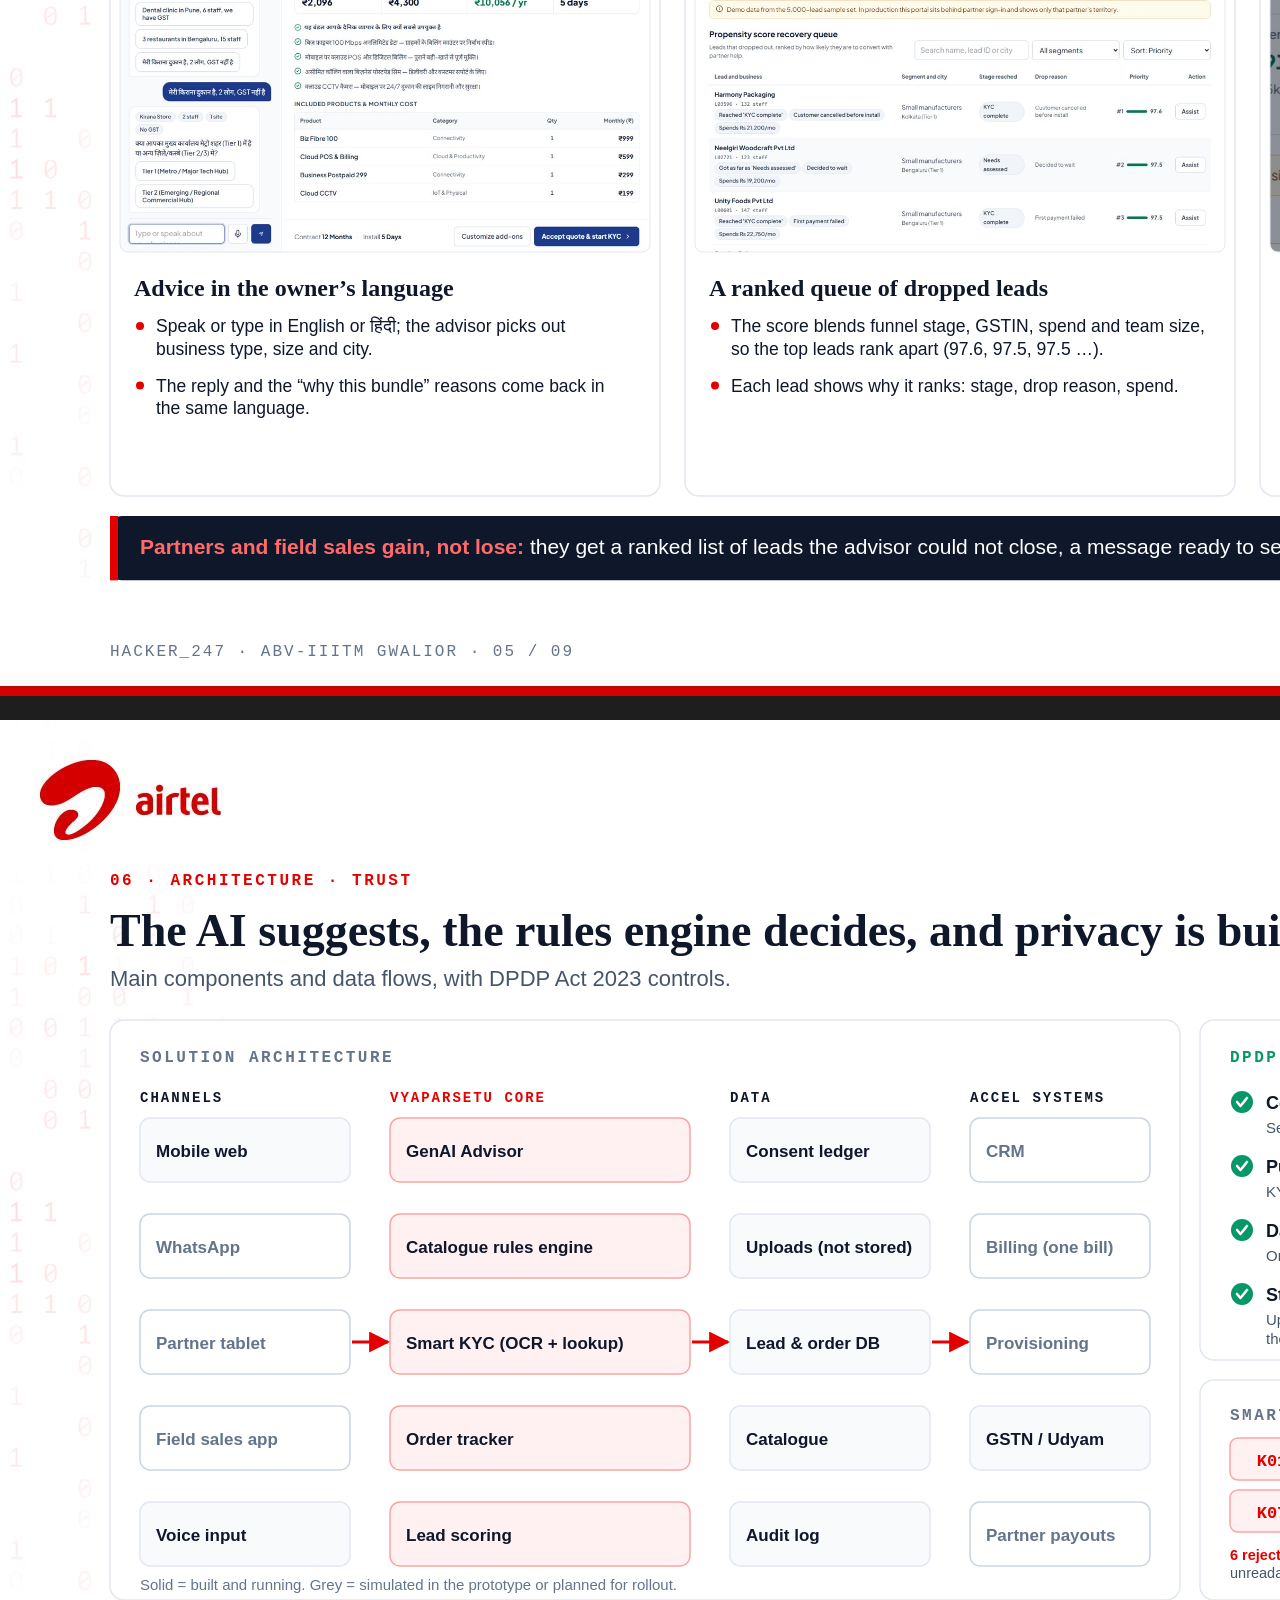
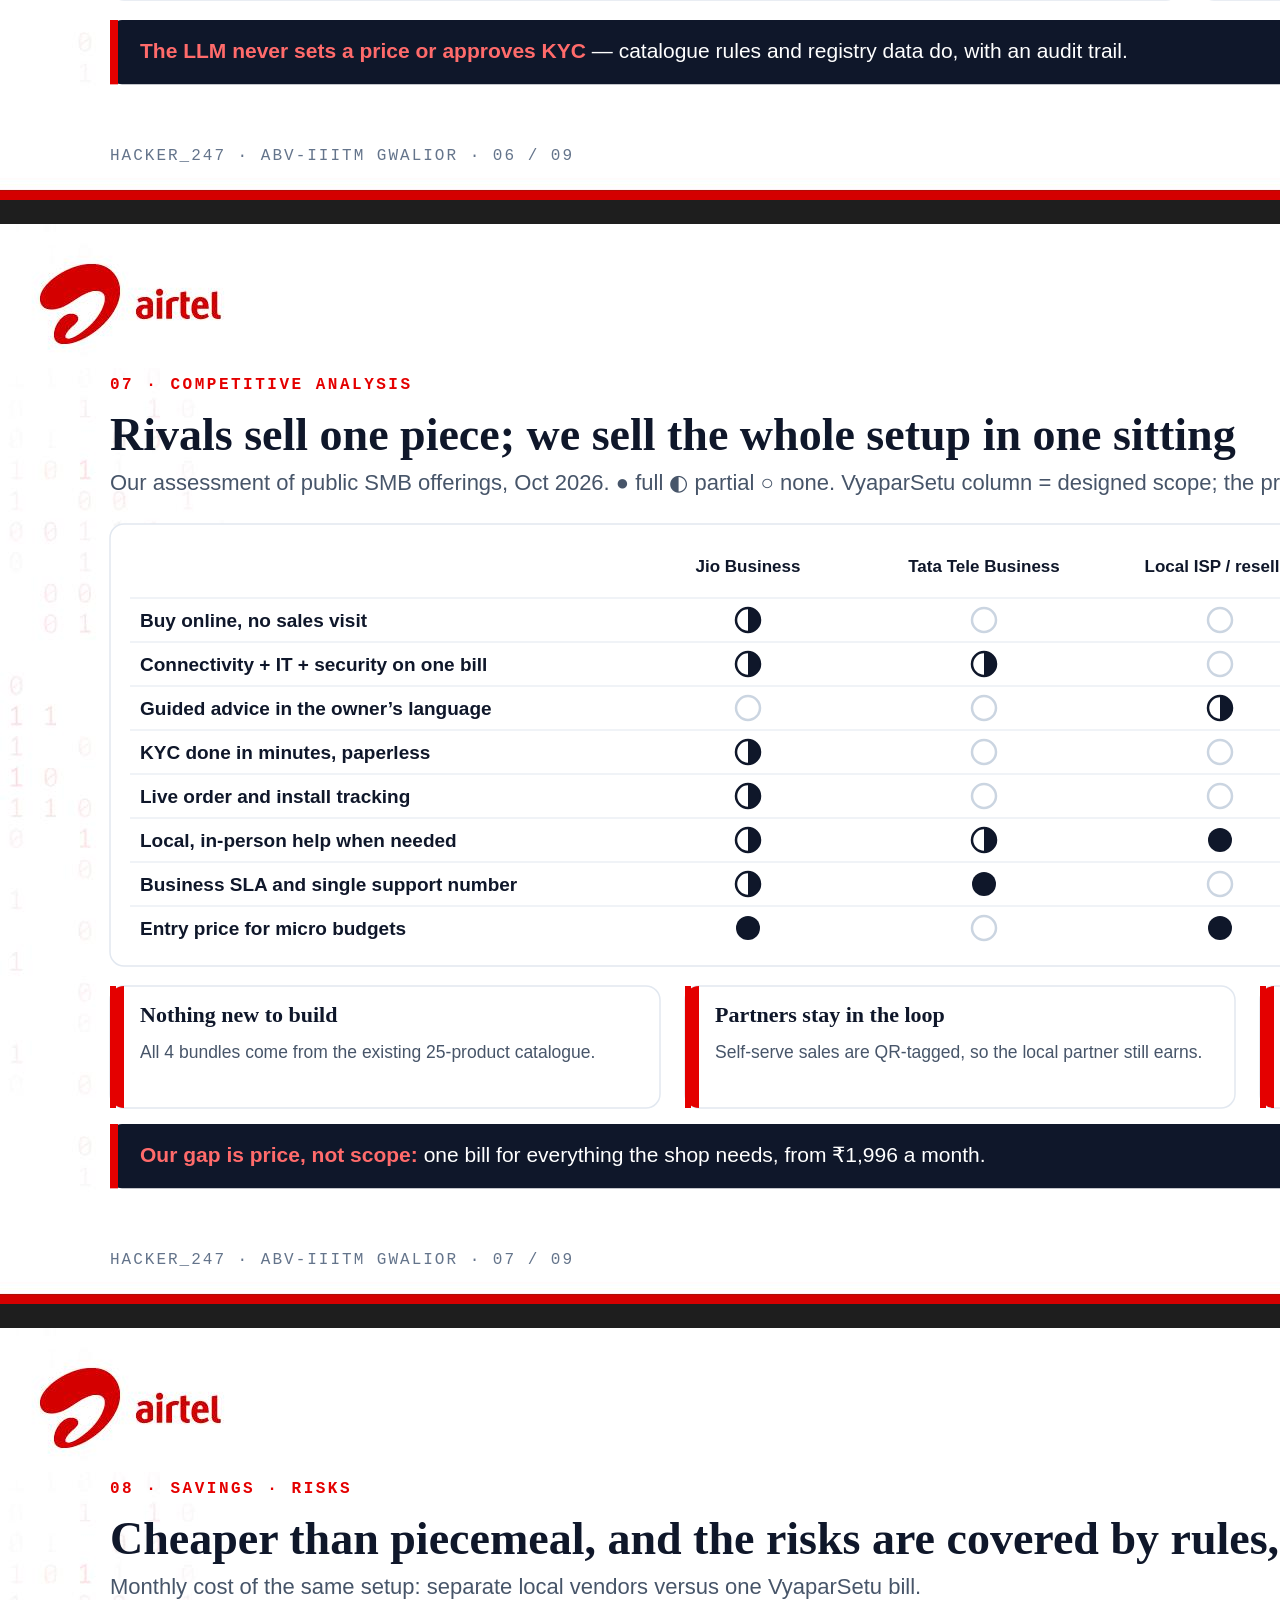
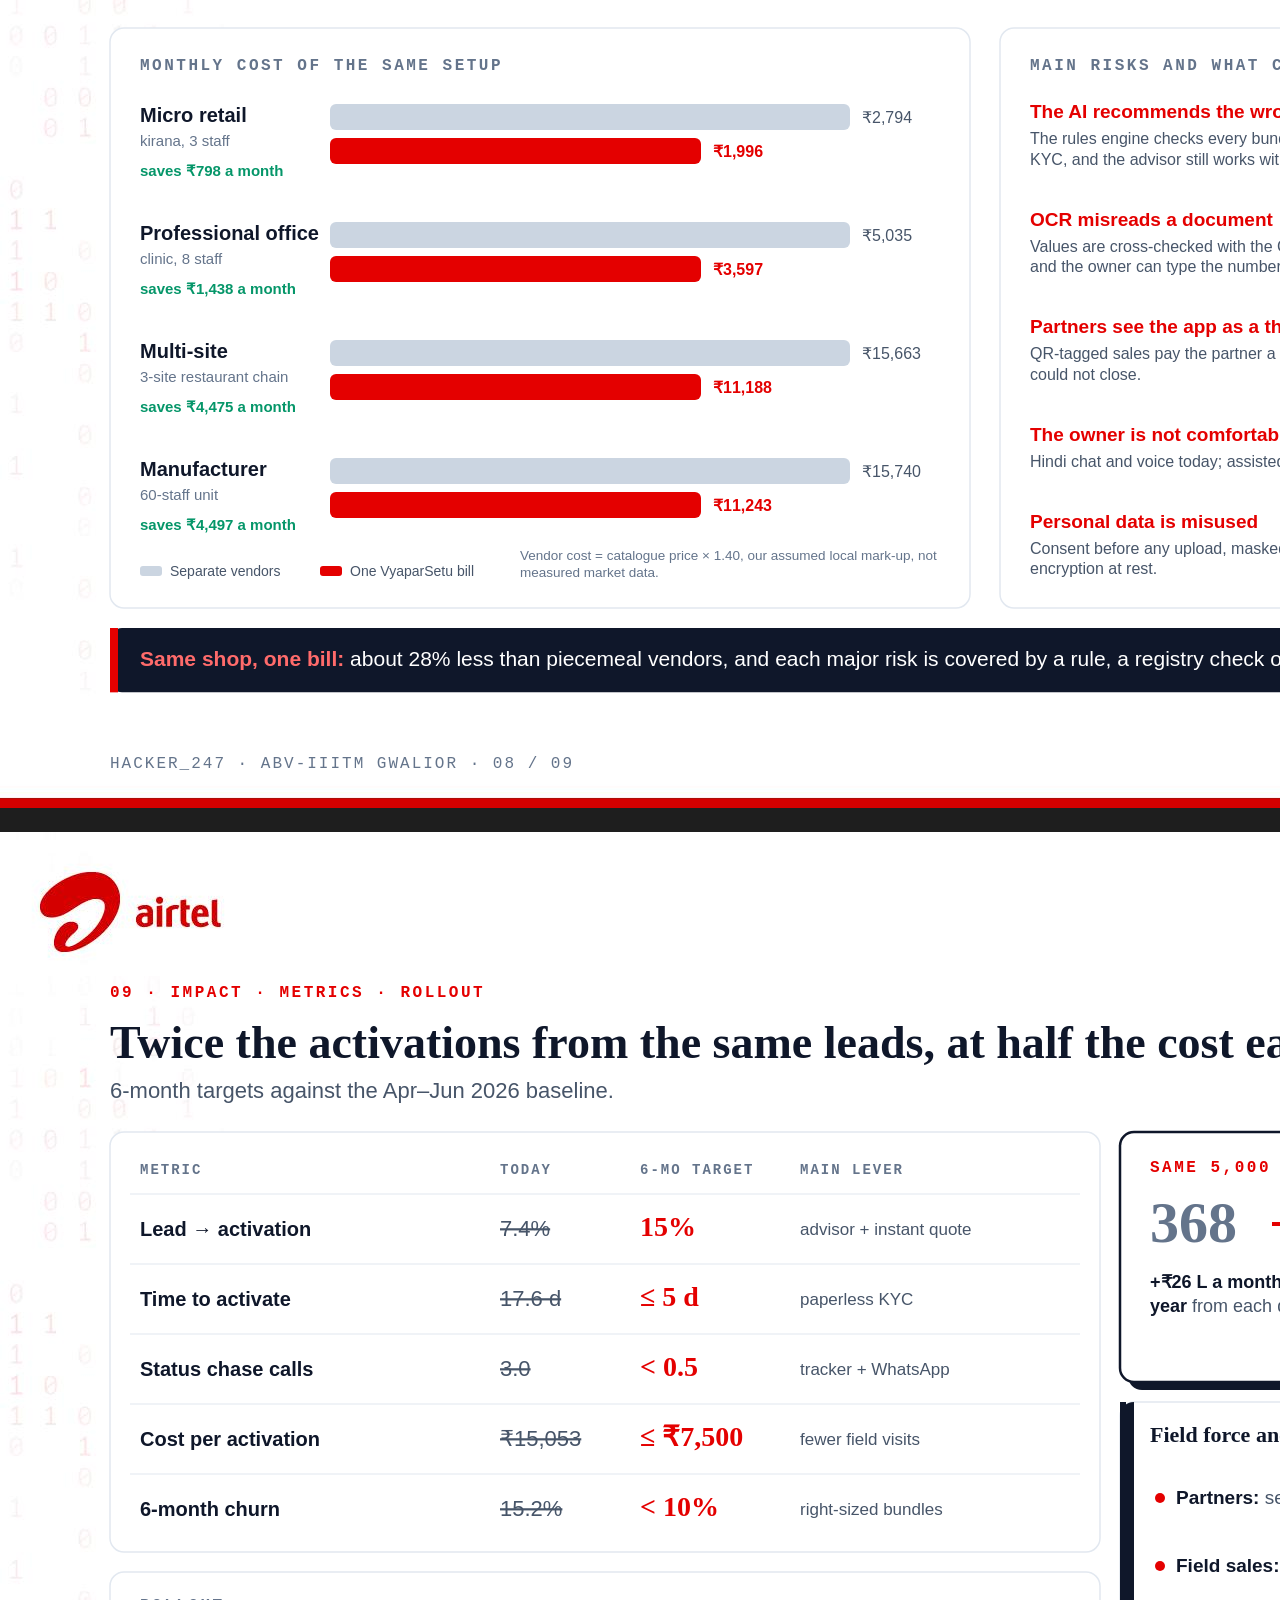
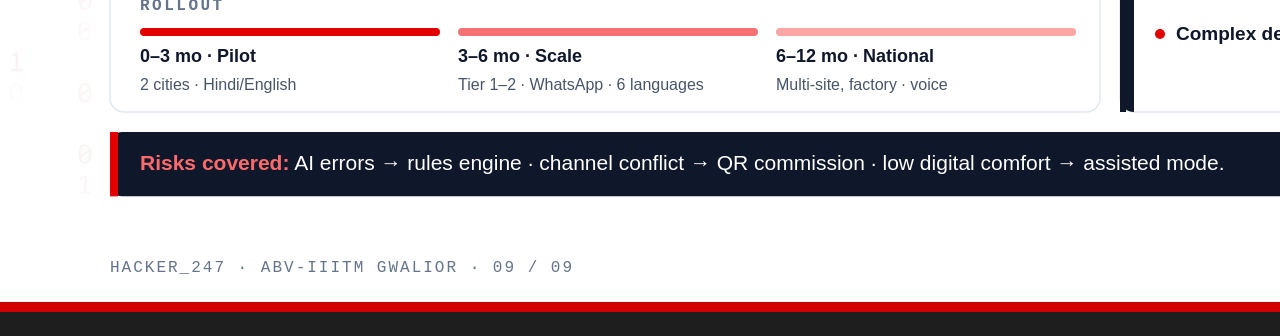
==== commit a1d28956: "docs(deck): 9 slides: add stretch-goals slide (voice, partner queue, lead drawer) and savings & risk" ====
--- a/deck/index.html
+++ b/deck/index.html
@@ -23,7 +23,7 @@
 const RED='#E40000', INK='#0F172A', SLATE='#475569', MUTED='#64748B', LINE='#E2E8F0',
       SOFT='#F8FAFC', REDBG='#FFF1F1', GREEN='#059669', GREENBG='#ECFDF5', AMBER='#D97706', AMBERBG='#FFF7E6';
 const SERIF="Georgia, 'Nirmala UI', serif", SANS="'Segoe UI', 'Nirmala UI', sans-serif", MONO="Consolas, monospace";
-const TOTAL=7;
+const TOTAL=9;
 
 // ---------- svg helpers ----------
 const esc = s => String(s).replace(/&/g,'&amp;').replace(/</g,'&lt;').replace(/>/g,'&gt;');
@@ -204,9 +204,28 @@
   return s;
 });
 
-// 5 · ARCHITECTURE + PRIVACY
-S.push(()=>{
-  let s=head(5,'Architecture · trust','The AI suggests, the rules engine decides, and privacy is built in','Main components and data flows, with DPDP Act 2023 controls.');
+// 5 · BEYOND THE BRIEF (stretch goals, real screenshots)
+S.push(()=>{
+  let s=head(5,'Stretch goals · partners','Beyond the brief: voice, a partner back-office and a lead score','All three stretch goals are built and live, and they keep the field force and partners in the loop.');
+  const cols=[['shot_hindi','Advice in the owner’s language',['Speak or type in English or हिंदी; the advisor picks out business type, size and city.','The reply and the “why this bundle” reasons come back in the same language.']],
+              ['shot_partner','A ranked queue of dropped leads',['The score blends funnel stage, GSTIN, spend and team size, so the top leads rank apart (97.6, 97.5, 97.5 …).','Each lead shows why it ranks: stage, drop reason, spend.']],
+              ['shot_lead','One click to a recovery plan',['The drawer gives the fix for that drop reason and a ready WhatsApp message in English and हिंदी.','The partner sees what they earn: bounty plus 15% first-year revenue share.']]];
+  cols.forEach(([f,t,bl],i)=>{
+    const x=110+i*575, w=550, y=300;
+    s+=card(x,y,w,580);
+    s+=`<clipPath id="c5_${i}"><rect x="${x+10}" y="${y+10}" width="530" height="326" rx="8"/></clipPath><image href="assets/${f}.jpg" x="${x+10}" y="${y+10}" width="530" height="326" preserveAspectRatio="xMidYMin slice" clip-path="url(#c5_${i})"/>`;
+    s+=`<rect x="${x+10}" y="${y+10}" width="530" height="326" rx="8" fill="none" stroke="${LINE}"/>`;
+    s+=T(x+24,y+380,t,{font:SERIF,size:24,w:700});
+    let yy=y+416;
+    bl.forEach(b=>{ s+=C(x+30,yy-6,4,{fill:RED}); const q=W(x+46,yy,w-76,b,{size:17.5,fill:INK,lh:1.3}); s+=q.svg; yy+=q.h+14; });
+  });
+  s+=foot(5,'**Partners and field sales gain, not lose:** they get a ranked list of leads the advisor could not close, a message ready to send, and the commission shown up front.');
+  return s;
+});
+
+// 6 · ARCHITECTURE + PRIVACY
+S.push(()=>{
+  let s=head(6,'Architecture · trust','The AI suggests, the rules engine decides, and privacy is built in','Main components and data flows, with DPDP Act 2023 controls.');
   s+=card(110,300,1070,580);
   s+=kick(140,342,'Solution architecture',MUTED);
   const planned=new Set(['WhatsApp','Partner tablet','Field sales app','CRM','Billing (one bill)','Provisioning','Partner payouts']);
@@ -234,13 +253,13 @@
   for(let i=1;i<=12;i++){ const k='K'+String(i).padStart(2,'0'), x=1230+((i-1)%6)*94, y=718+Math.floor((i-1)/6)*52, bad=rej[k];
     s+=R(x,y,84,42,{fill:bad?REDBG:GREENBG,stroke:bad?'#FCA5A5':'#A7F3D0',r:8})+T(x+42,y+28,k,{font:MONO,size:17,w:700,fill:bad?RED:GREEN,anchor:'middle'}); }
   s+=W(1230,840,560,'**6 rejected, 6 cleared** (matches the answer key): cancelled or bogus GSTIN · unreadable cert · missing Udyam · name mismatch · old address proof',{size:14.5,fill:SLATE,bfill:RED,lh:1.25}).svg;
-  s+=foot(5,'**The LLM never sets a price or approves KYC** — catalogue rules and registry data do, with an audit trail.');
-  return s;
-});
-
-// 6 · COMPETITION
-S.push(()=>{
-  let s=head(6,'Competitive analysis','Rivals sell one piece; we sell the whole setup in one sitting','Our assessment of public SMB offerings, Oct 2026.  ● full  ◐ partial  ○ none.  VyaparSetu column = designed scope; the prototype shows the first four rows.');
+  s+=foot(6,'**The LLM never sets a price or approves KYC** — catalogue rules and registry data do, with an audit trail.');
+  return s;
+});
+
+// 7 · COMPETITION
+S.push(()=>{
+  let s=head(7,'Competitive analysis','Rivals sell one piece; we sell the whole setup in one sitting','Our assessment of public SMB offerings, Oct 2026.  ● full  ◐ partial  ○ none.  VyaparSetu column = designed scope; the prototype shows the first four rows.');
   const cols=['Jio Business','Tata Tele Business','Local ISP / reseller','Single-product apps (POS, email, CCTV)','VyaparSetu (Accel)'];
   const rows=[
     ['Buy online, no sales visit',[1,0,0,2,2]],
@@ -268,13 +287,43 @@
             ['Partners stay in the loop','Self-serve sales are QR-tagged, so the local partner still earns.'],
             ['Trust from verified data','GSTIN leads activate ~5× more; we verify them in seconds.']];
   rw.forEach(([a,b],i)=>{ const x=110+i*575; s+=card(x,762,550,122,{accent:RED}); s+=T(x+30,798,a,{font:SERIF,size:22,w:700}); s+=W(x+30,834,500,b,{size:17.5,fill:SLATE,lh:1.3}).svg; });
-  s+=foot(6,'**Our gap is price, not scope:** one bill for everything the shop needs, from ₹1,996 a month.');
-  return s;
-});
-
-// 7 · IMPACT
-S.push(()=>{
-  let s=head(7,'Impact · metrics · rollout','Twice the activations from the same leads, at half the cost each','6-month targets against the Apr–Jun 2026 baseline.');
+  s+=foot(7,'**Our gap is price, not scope:** one bill for everything the shop needs, from ₹1,996 a month.');
+  return s;
+});
+
+// 8 · SAVINGS & RISKS
+S.push(()=>{
+  let s=head(8,'Savings · risks','Cheaper than piecemeal, and the risks are covered by rules, not by the AI','Monthly cost of the same setup: separate local vendors versus one VyaparSetu bill.');
+  // savings card
+  s+=card(110,300,860,580);
+  s+=kick(140,342,'Monthly cost of the same setup',MUTED);
+  const rows=[['Micro retail','kirana, 3 staff',2794,1996,798],['Professional office','clinic, 8 staff',5035,3597,1438],['Multi-site','3-site restaurant chain',15663,11188,4475],['Manufacturer','60-staff unit',15740,11243,4497]];
+  rows.forEach(([n,sub,v,o,sv],i)=>{
+    const y=372+i*118, full=520, w2=Math.round(full*o/v);
+    s+=T(140,y+22,n,{size:20,w:700})+T(140,y+46,sub,{size:15,fill:MUTED});
+    s+=R(330,y+4,full,26,{fill:'#CBD5E1',r:6})+T(330+full+12,y+23,'₹'+v.toLocaleString('en-IN'),{size:16,fill:SLATE});
+    s+=R(330,y+38,w2,26,{fill:RED,r:6})+T(330+w2+12,y+57,'₹'+o.toLocaleString('en-IN'),{size:16,w:700,fill:RED});
+    s+=T(140,y+76,'saves ₹'+sv.toLocaleString('en-IN')+' a month',{size:15,w:700,fill:GREEN});
+  });
+  s+=R(140,838,22,10,{fill:'#CBD5E1',r:3})+T(170,848,'Separate vendors',{size:14,fill:SLATE})+R(320,838,22,10,{fill:RED,r:3})+T(350,848,'One VyaparSetu bill',{size:14,fill:SLATE});
+  s+=W(520,832,430,'Vendor cost = catalogue price × 1.40, our assumed local mark-up, not measured market data.',{size:13.5,fill:MUTED,lh:1.25}).svg;
+  // risks card
+  s+=card(1000,300,810,580);
+  s+=kick(1030,342,'Main risks and what covers them',MUTED);
+  const rk=[['The AI recommends the wrong thing','The rules engine checks every bundle against catalogue limits. The LLM never sets a price or approves KYC, and the advisor still works with the LLM switched off.'],
+            ['OCR misreads a document','Values are cross-checked with the GSTIN and Udyam registries. A failure rejects with the exact reason, and the owner can type the number by hand.'],
+            ['Partners see the app as a threat','QR-tagged sales pay the partner a 15% first-year revenue share, and the queue hands them the leads we could not close.'],
+            ['The owner is not comfortable with digital','Hindi chat and voice today; assisted mode on a partner tablet is the planned next step.'],
+            ['Personal data is misused','Consent before any upload, masked IDs, uploads deleted after reading. Production adds OTP login and encryption at rest.']];
+  let yy=372;
+  rk.forEach(([a,b])=>{ s+=T(1030,yy+18,a,{size:19,w:700,fill:RED}); const q=W(1030,yy+44,750,b,{size:16,fill:SLATE,lh:1.3}); s+=q.svg; yy+=q.h+66; });
+  s+=foot(8,'**Same shop, one bill:** about 28% less than piecemeal vendors, and each major risk is covered by a rule, a registry check or a partner incentive.');
+  return s;
+});
+
+// 9 · IMPACT
+S.push(()=>{
+  let s=head(9,'Impact · metrics · rollout','Twice the activations from the same leads, at half the cost each','6-month targets against the Apr–Jun 2026 baseline.');
   // KPI table
   s+=card(110,300,990,420);
   const hd=['Metric','Today','6-mo target','Main lever'], cx=[140,500,640,800];
@@ -310,7 +359,7 @@
   s+=kick(140,778,'Rollout',MUTED);
   const ph=[['0–3 mo · Pilot','2 cities · Hindi/English'],['3–6 mo · Scale','Tier 1–2 · WhatsApp · 6 languages'],['6–12 mo · National','Multi-site, factory · voice']];
   ph.forEach(([a,b],i)=>{ const x=140+i*318; s+=R(x,796,300,8,{fill:i===0?RED:(i===1?'#F87171':'#FCA5A5'),r:4}); s+=T(x,830,a,{size:18,w:700}); s+=T(x,858,b,{size:16,fill:SLATE}); });
-  s+=foot(7,'**Risks covered:** AI errors → rules engine · channel conflict → QR commission · low digital comfort → assisted mode.');
+  s+=foot(9,'**Risks covered:** AI errors → rules engine · channel conflict → QR commission · low digital comfort → assisted mode.');
   return s;
 });
 
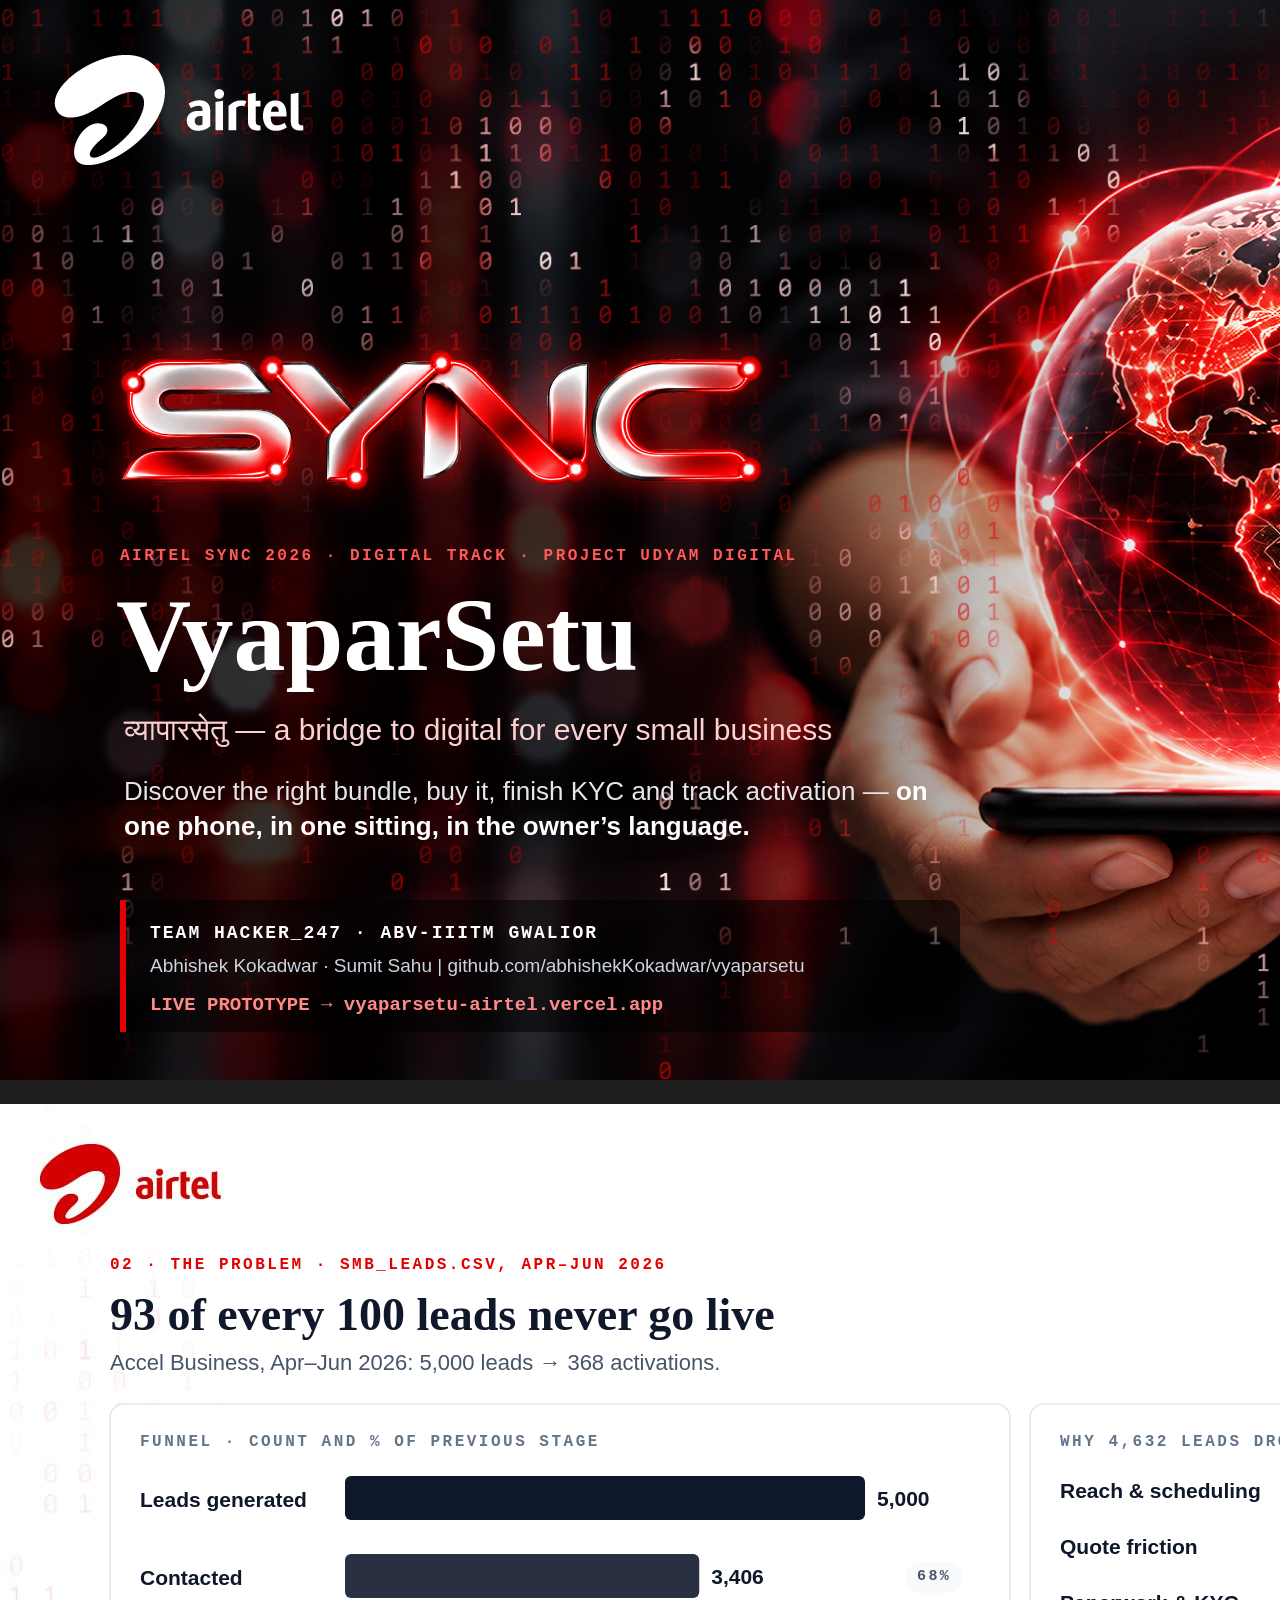
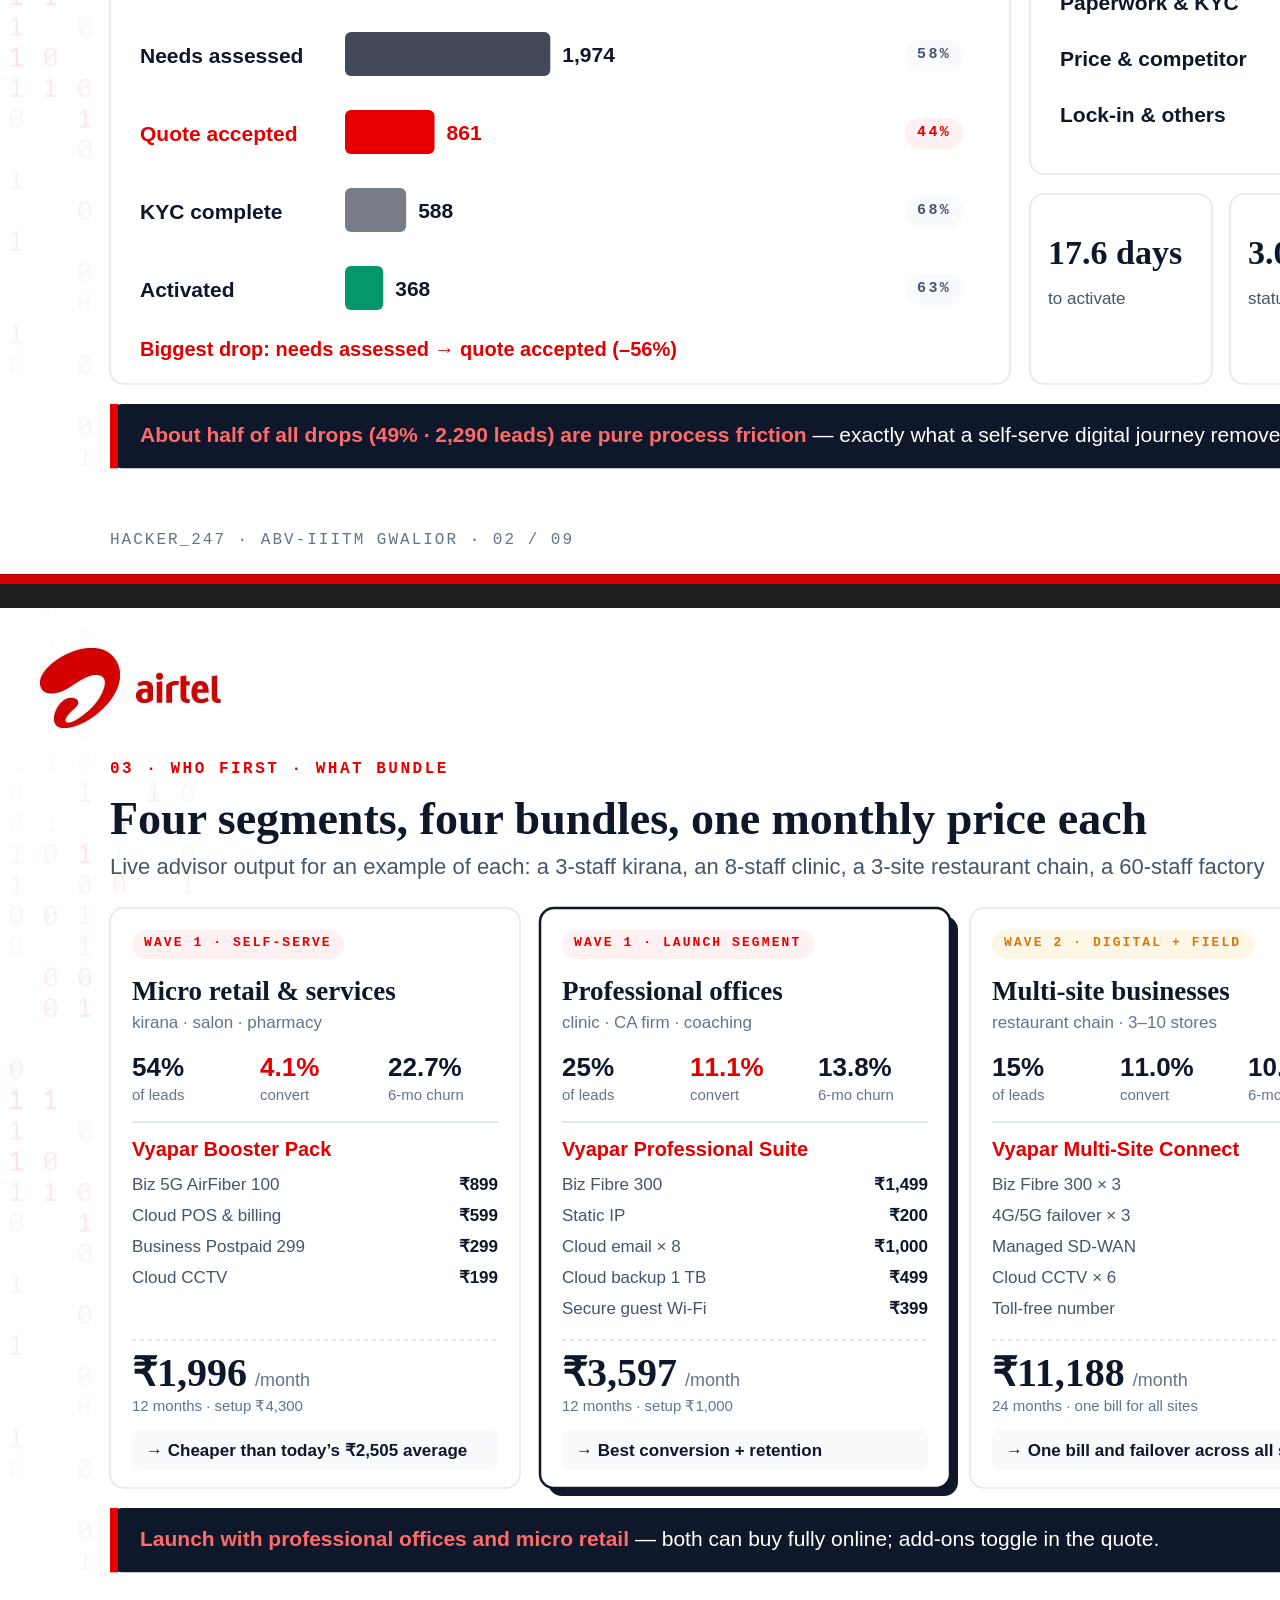
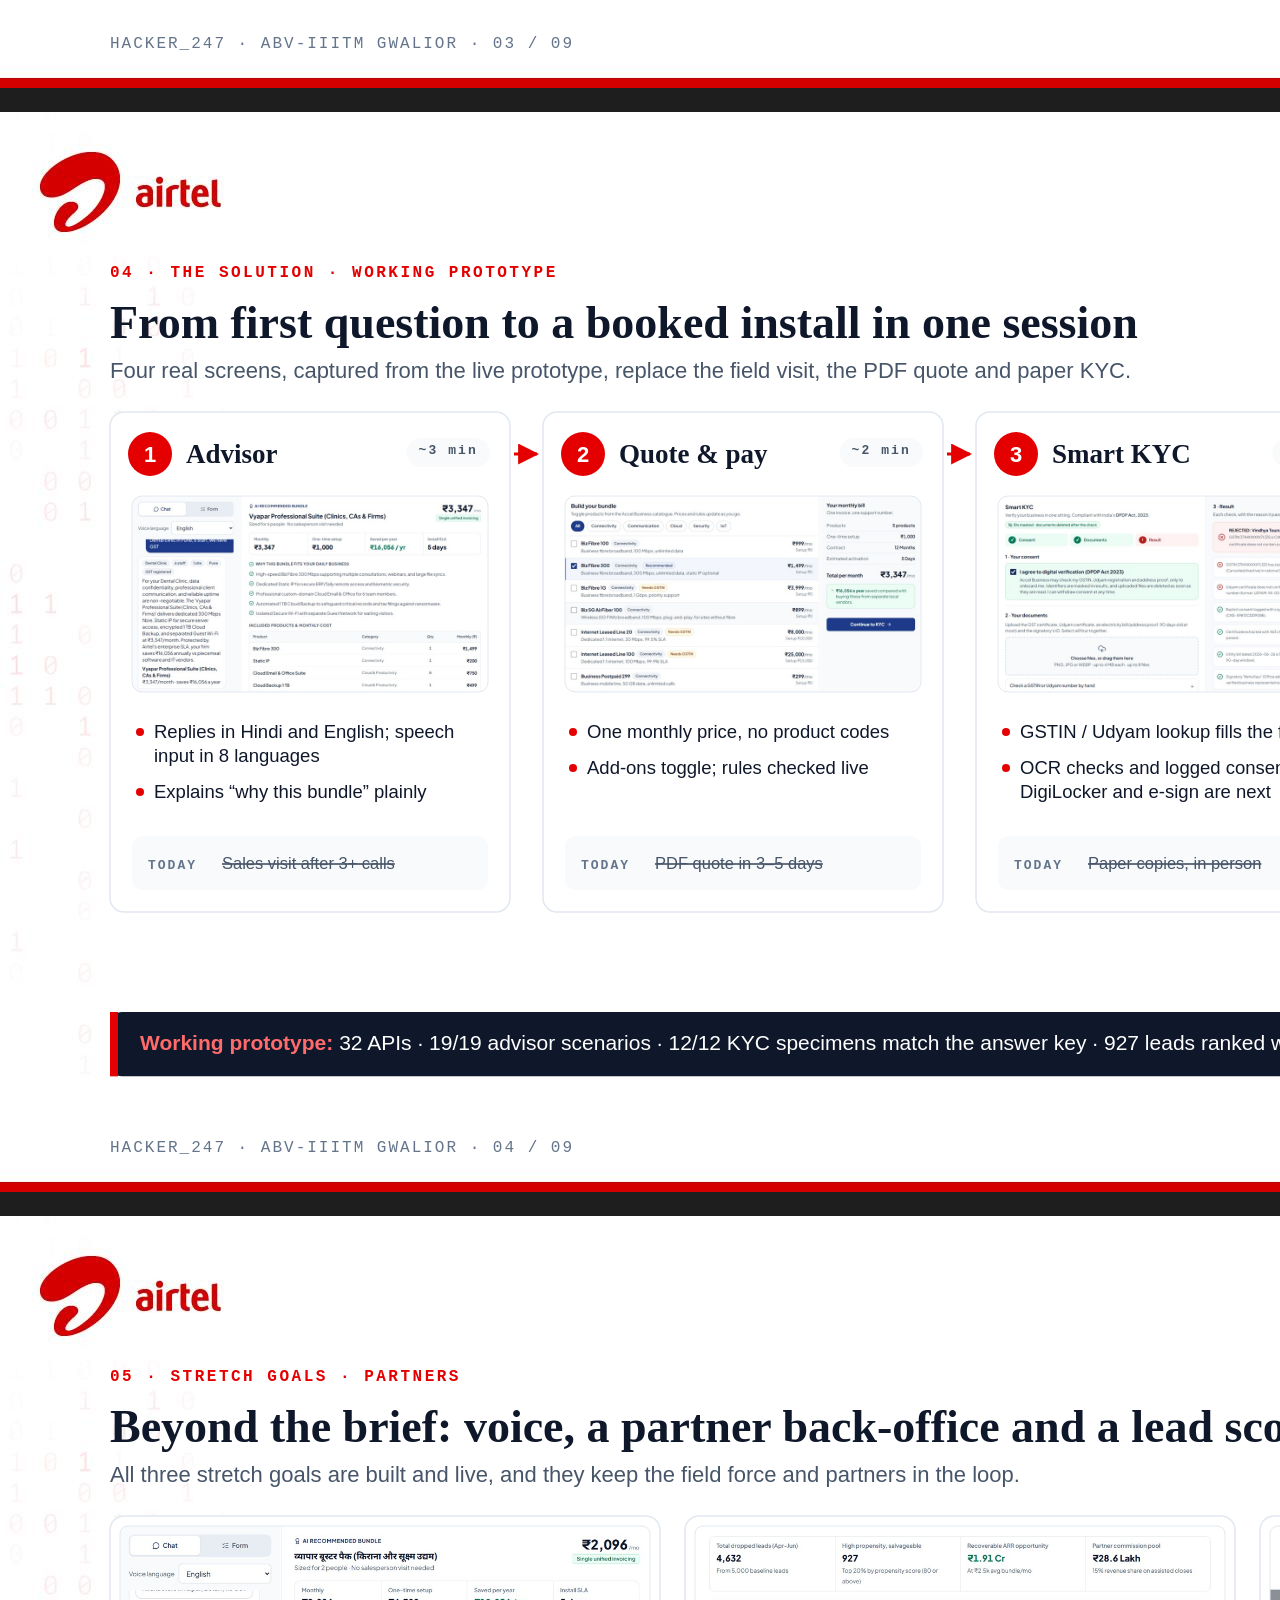
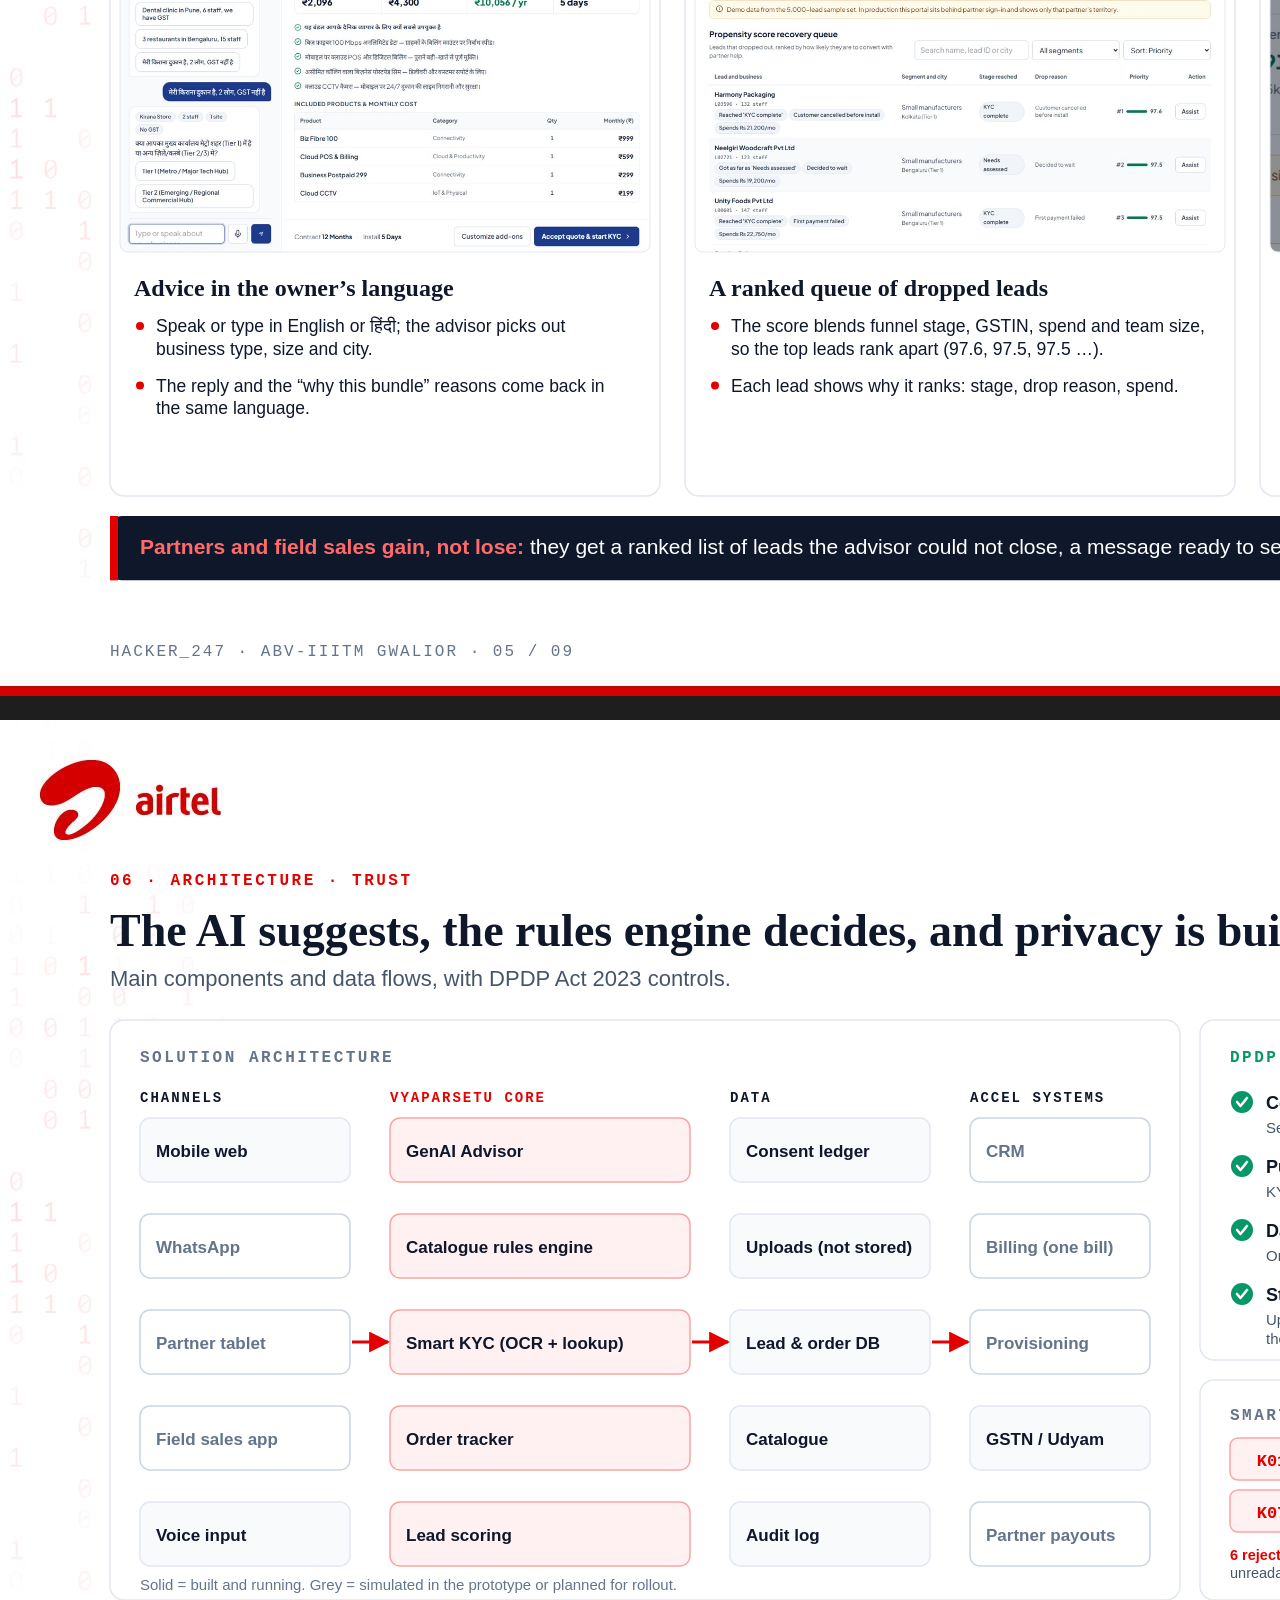
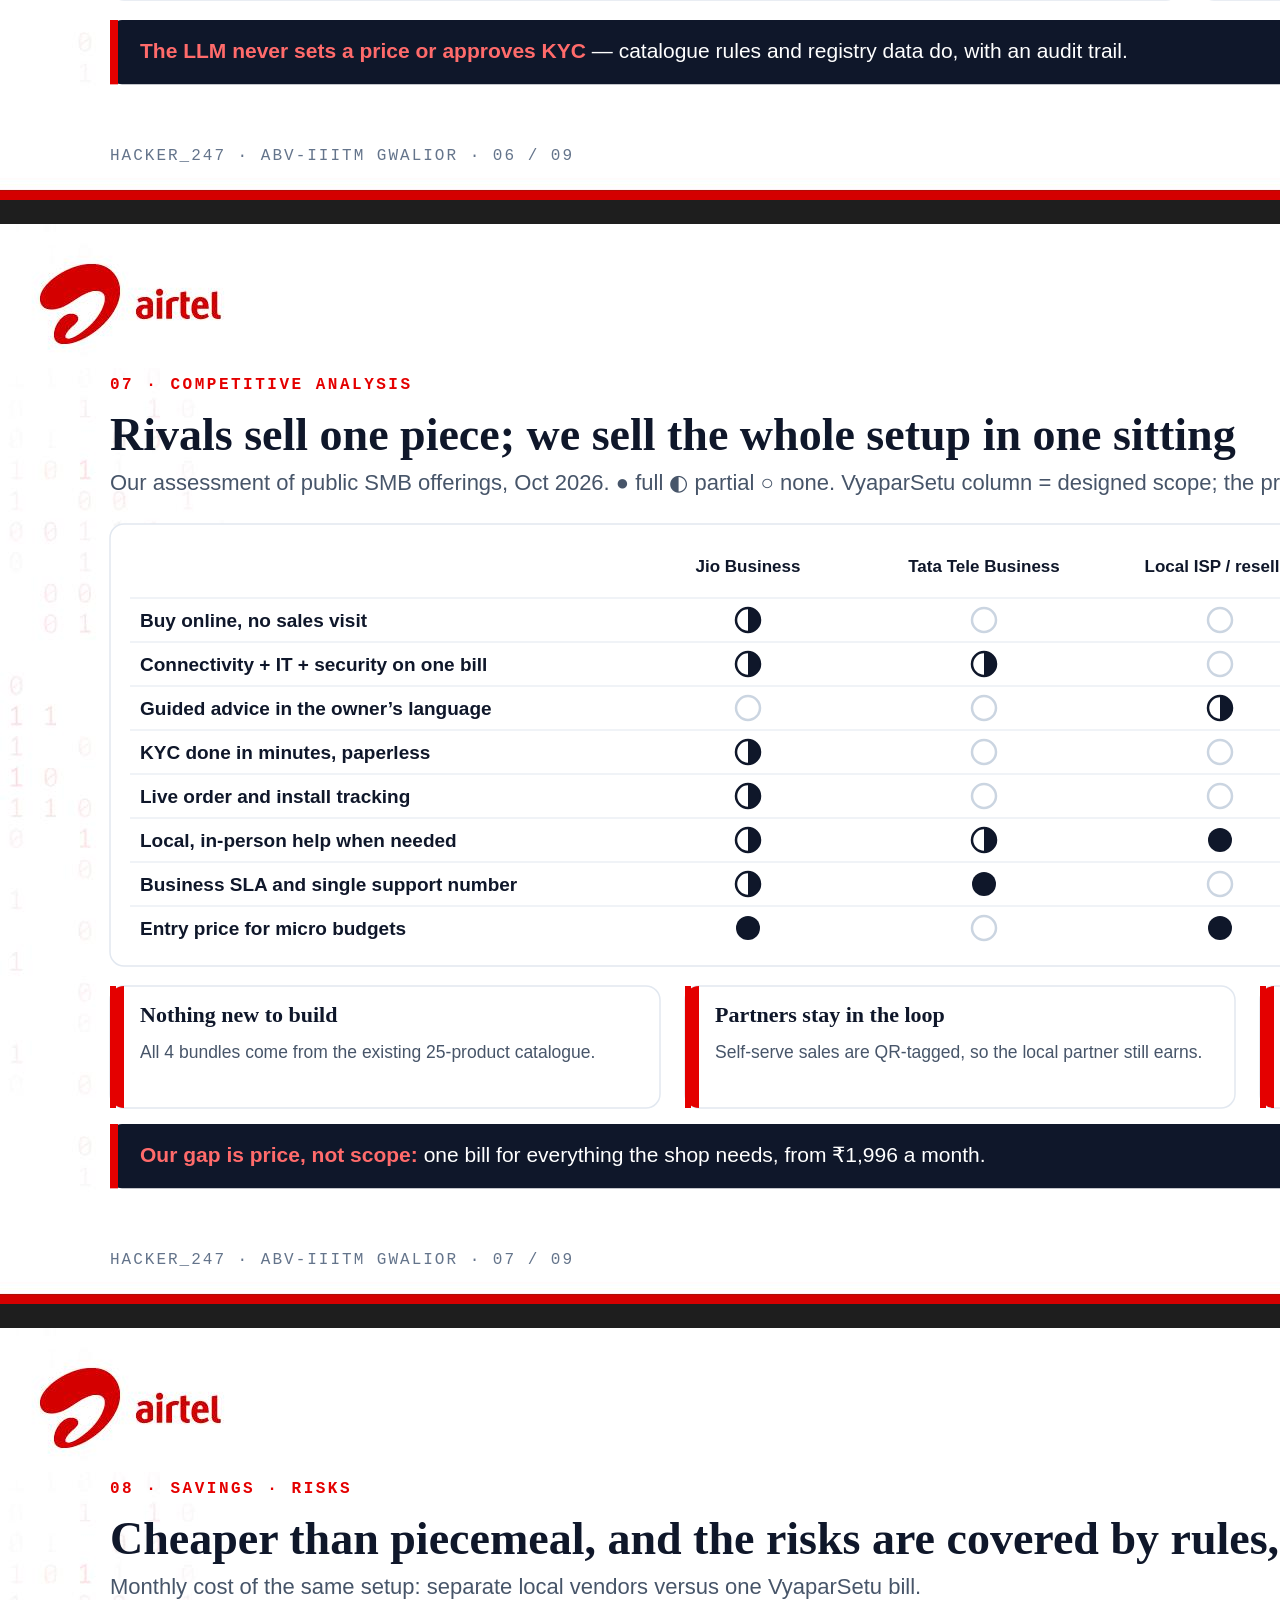
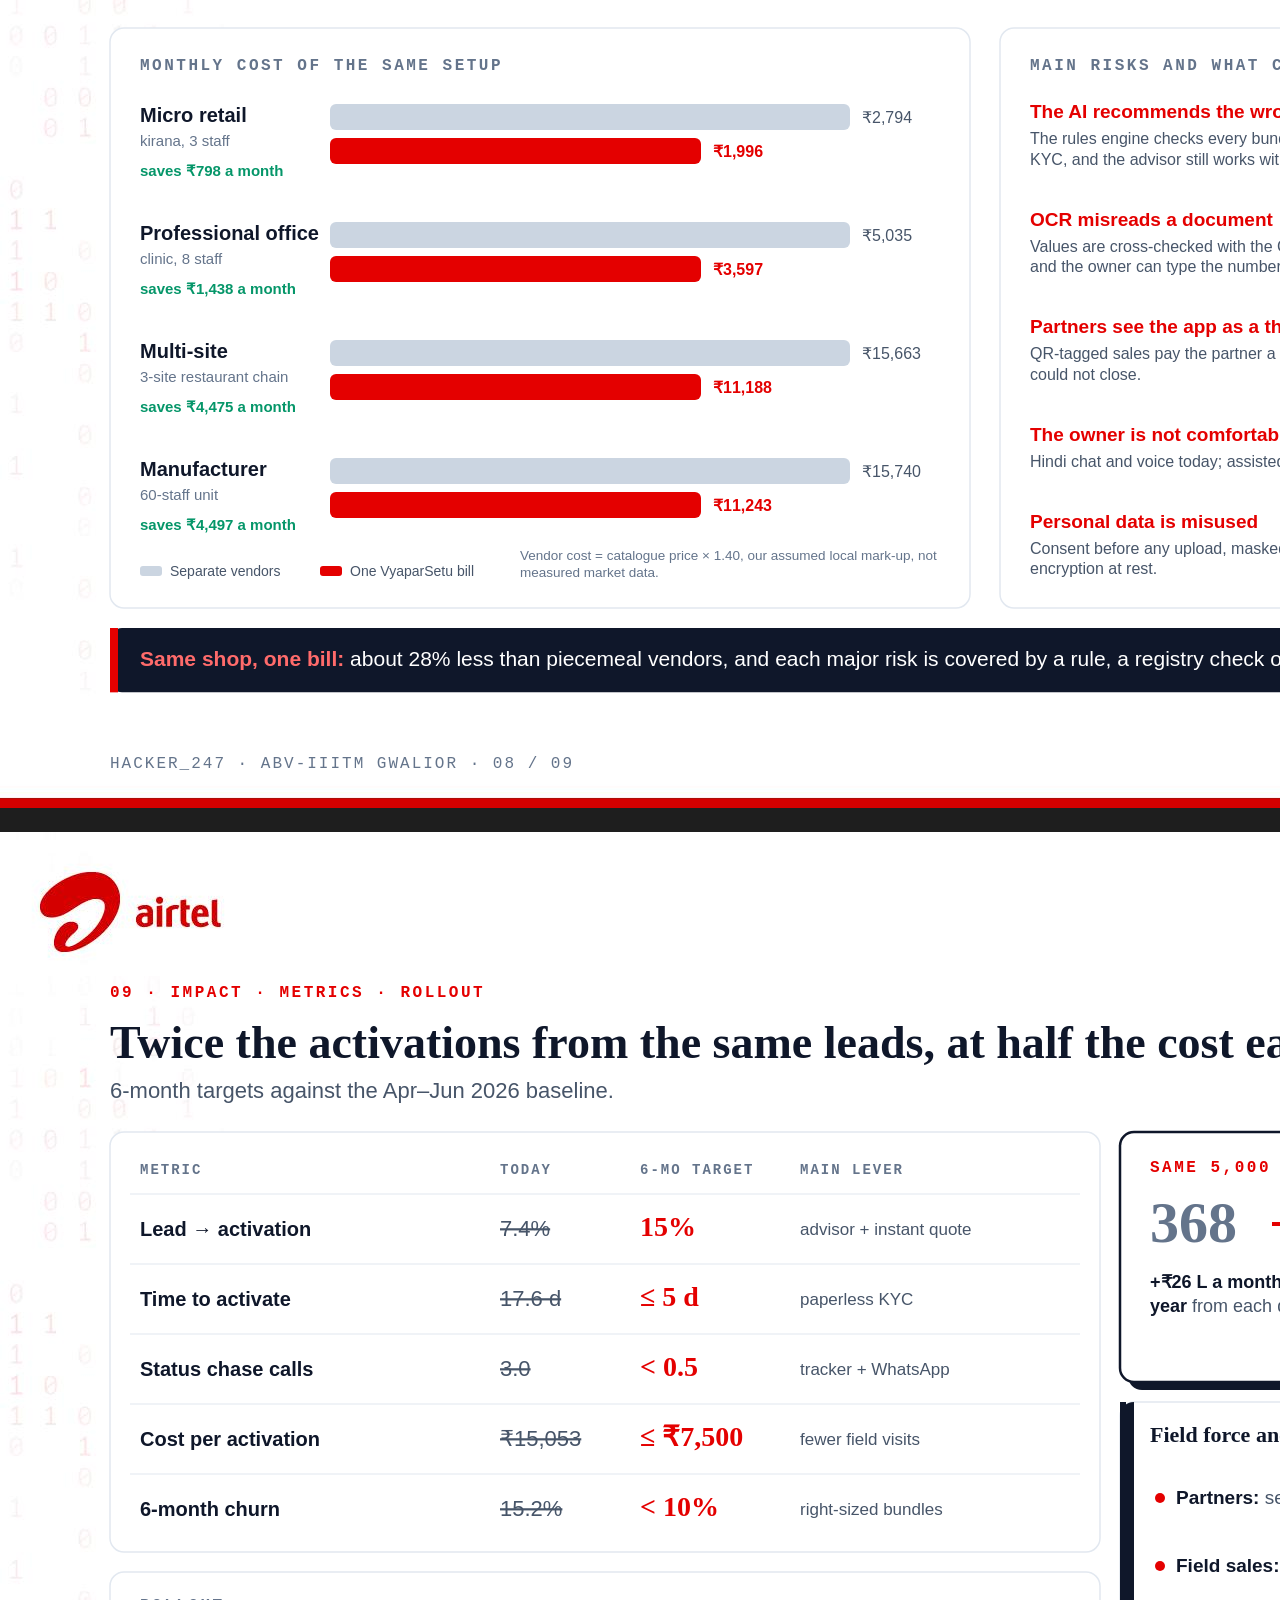
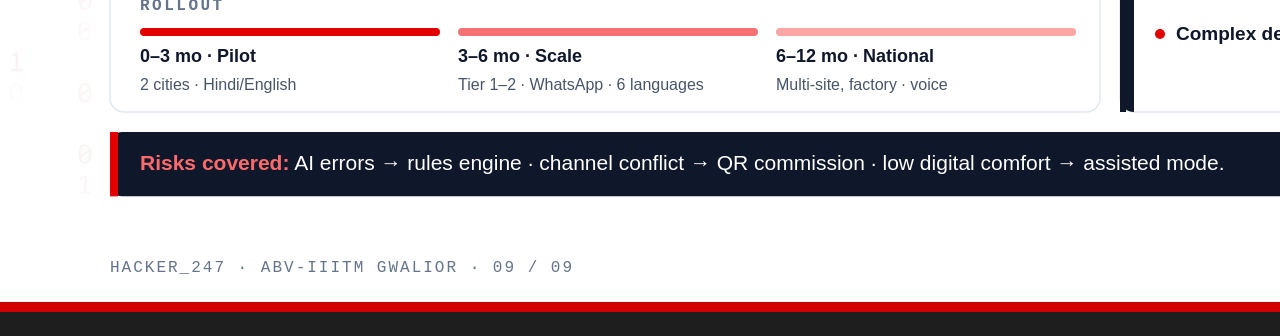
==== commit 513485ee: "docs(deck): state language support as built (HI/EN replies, 8-language speech input) Co-Authored-By:" ====
--- a/deck/index.html
+++ b/deck/index.html
@@ -177,7 +177,7 @@
 S.push(()=>{
   let s=head(4,'The solution · working prototype','From first question to a booked install in one session','Four real screens, captured from the live prototype, replace the field visit, the PDF quote and paper KYC.');
   const st=[
-    {n:'Advisor',t:'~3 min',was:'Sales visit after 3+ calls',b:['Chat in Hindi, English + 6 languages','Explains “why this bundle” plainly']},
+    {n:'Advisor',t:'~3 min',was:'Sales visit after 3+ calls',b:['Replies in Hindi and English; speech input in 8 languages','Explains “why this bundle” plainly']},
     {n:'Quote & pay',t:'~2 min',was:'PDF quote in 3–5 days',b:['One monthly price, no product codes','Add-ons toggle; rules checked live']},
     {n:'Smart KYC',t:'~3 min',was:'Paper copies, in person',b:['GSTIN / Udyam lookup fills the form','OCR checks and logged consent; DigiLocker and e-sign are next']},
     {n:'Tracker',t:'2–5 days',was:'3 chase calls per customer',b:['5 milestones, technician and slot','WhatsApp updates, no chase calls']},
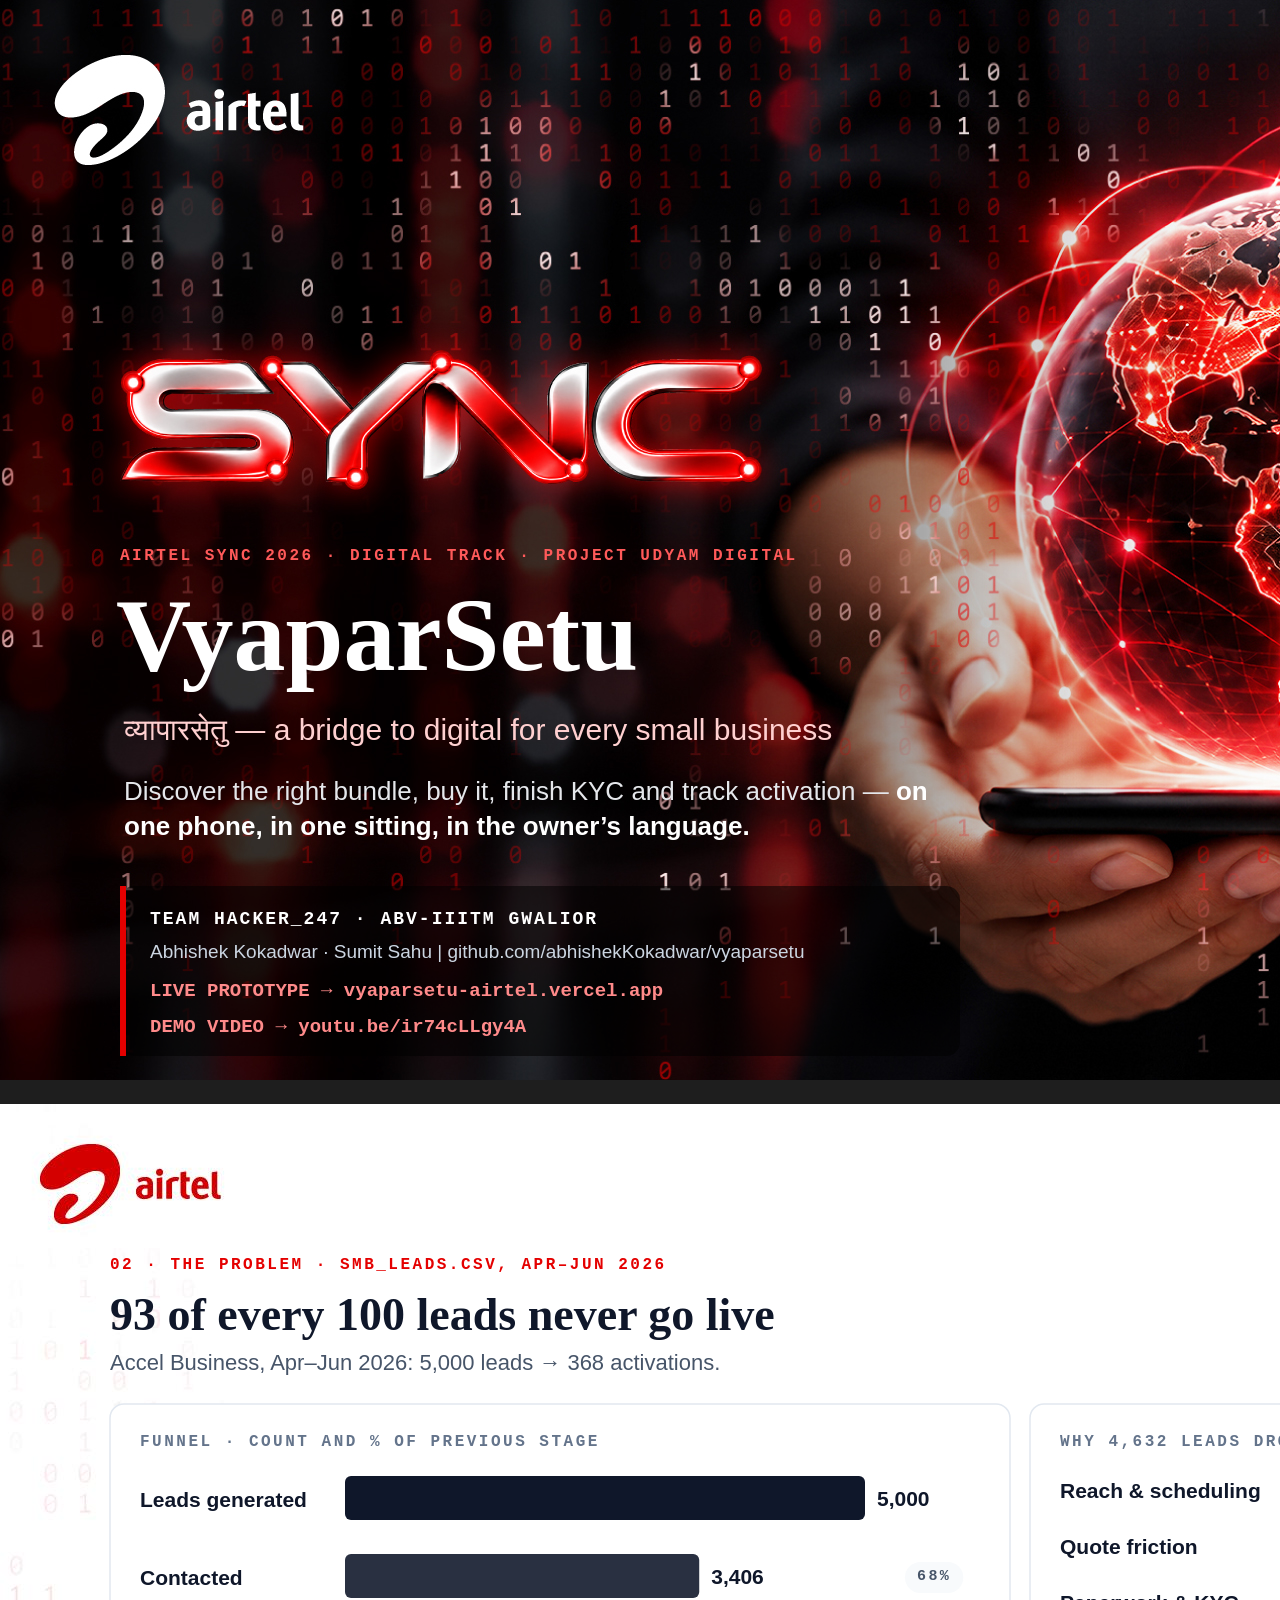
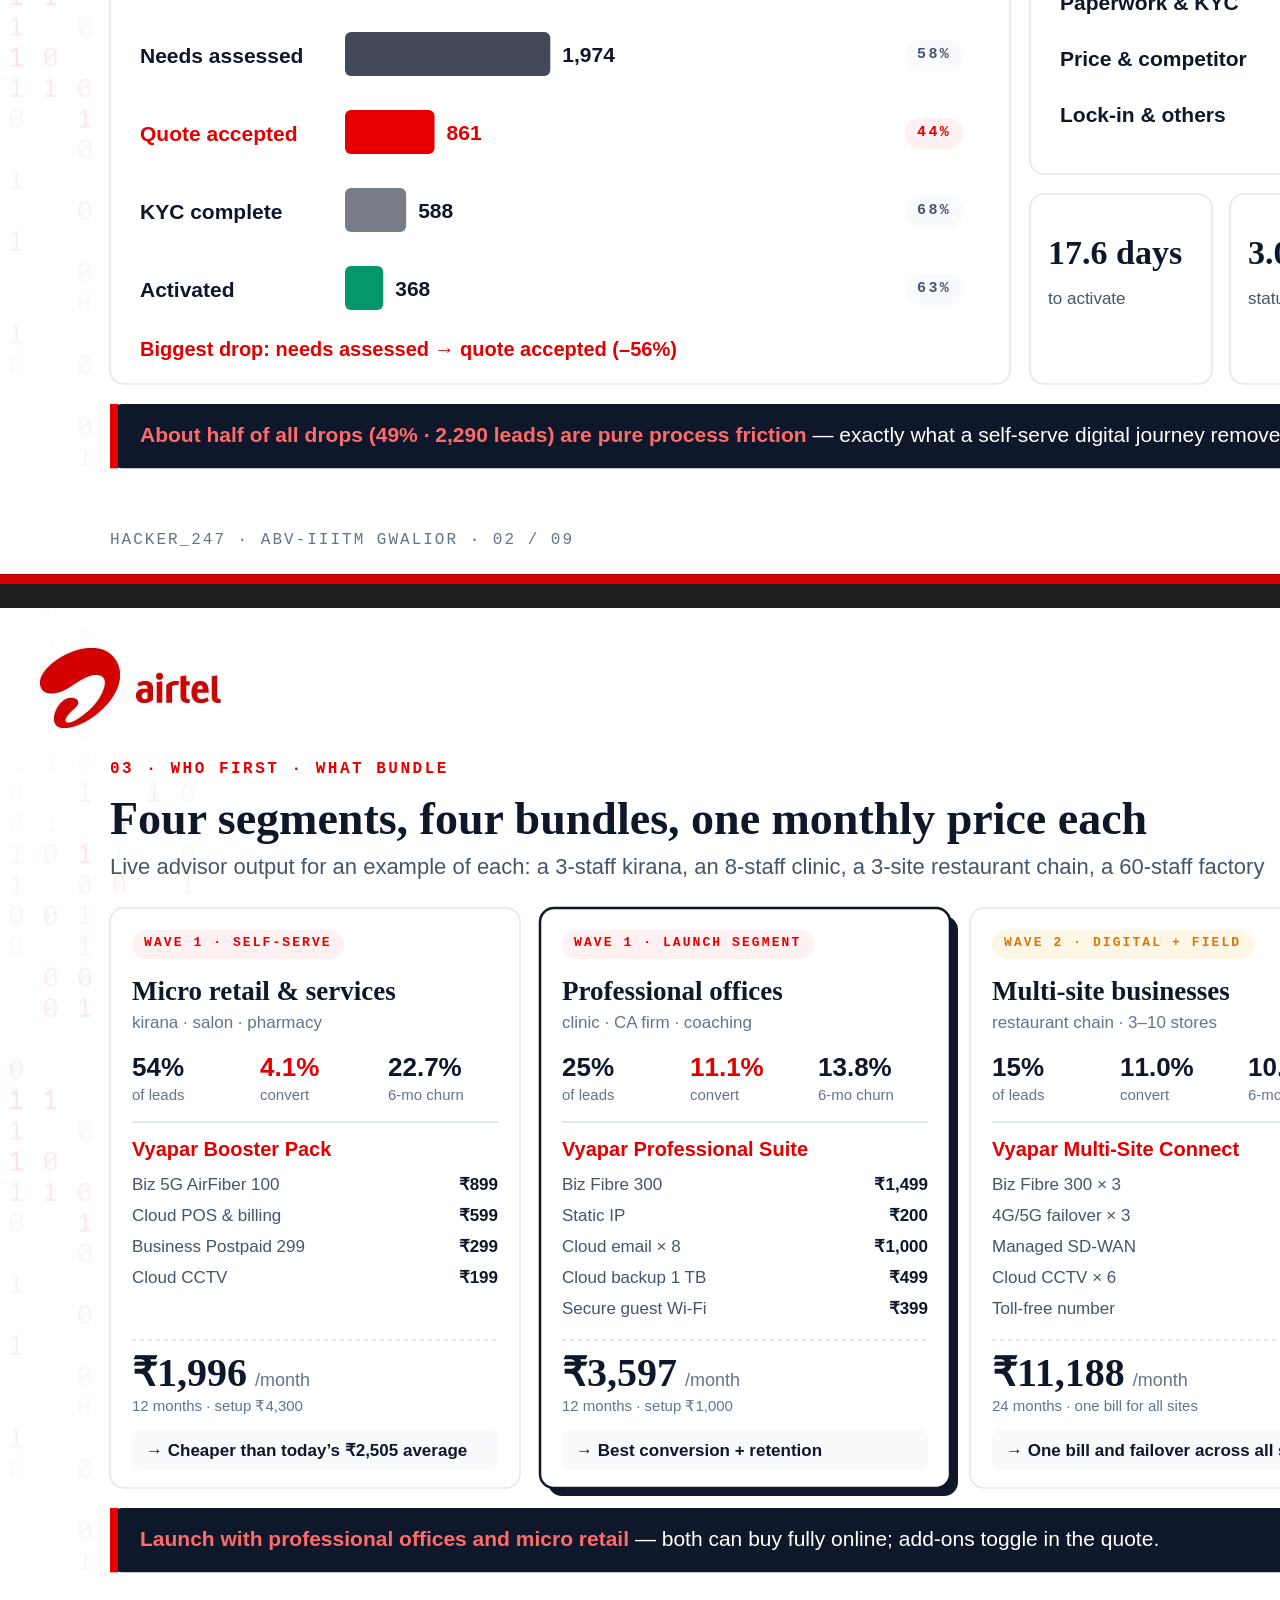
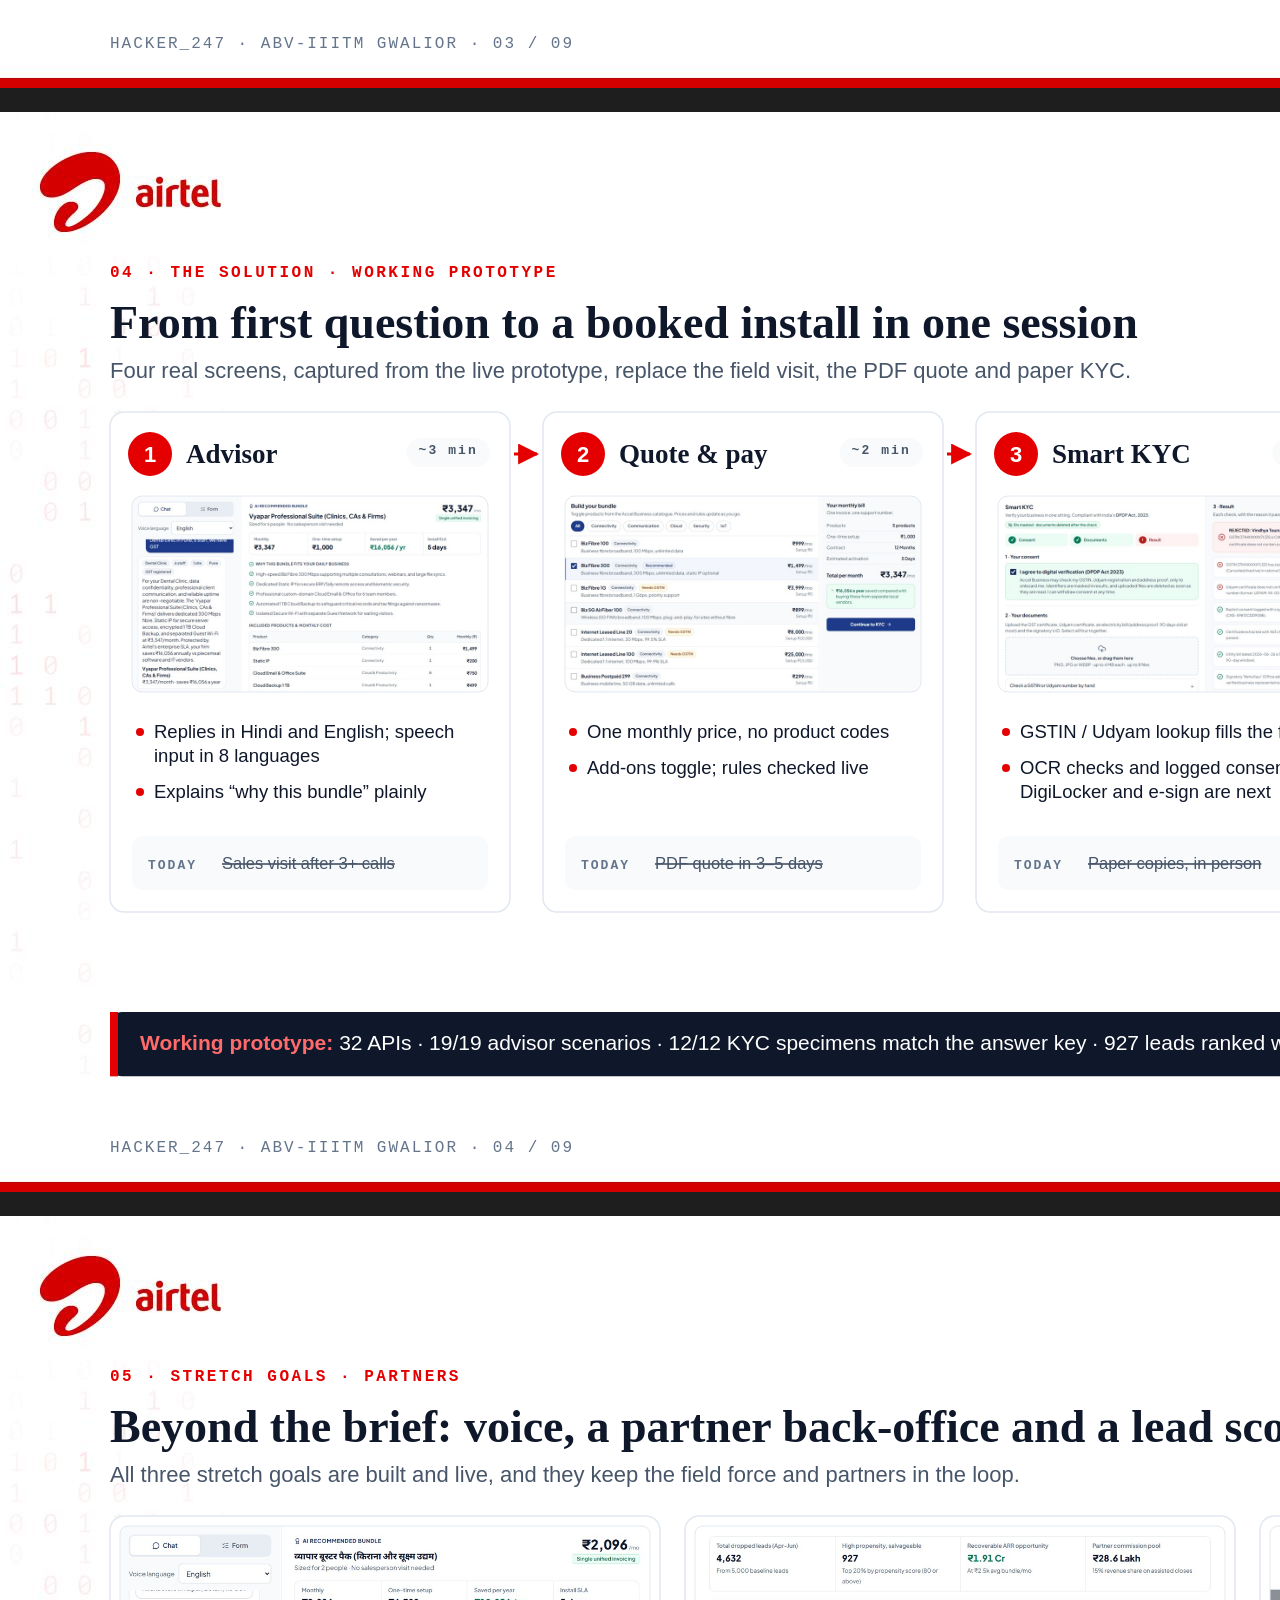
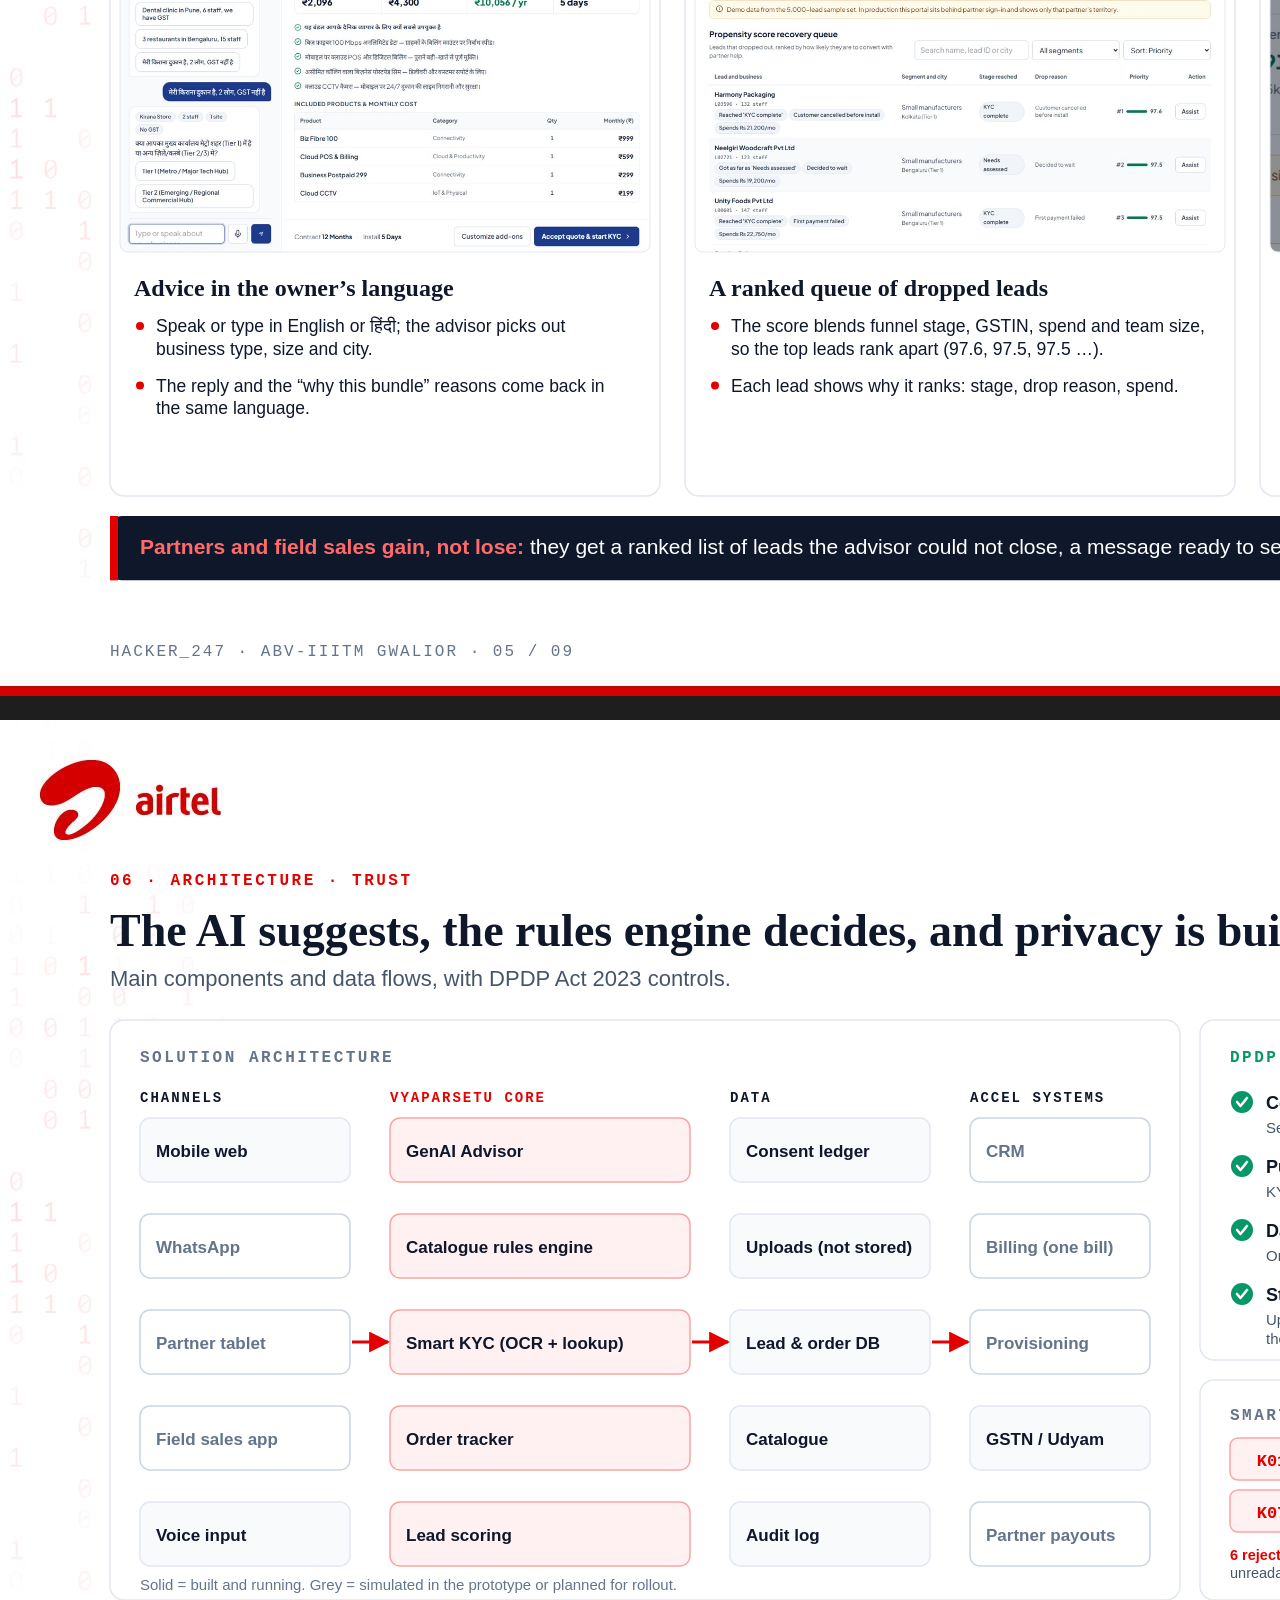
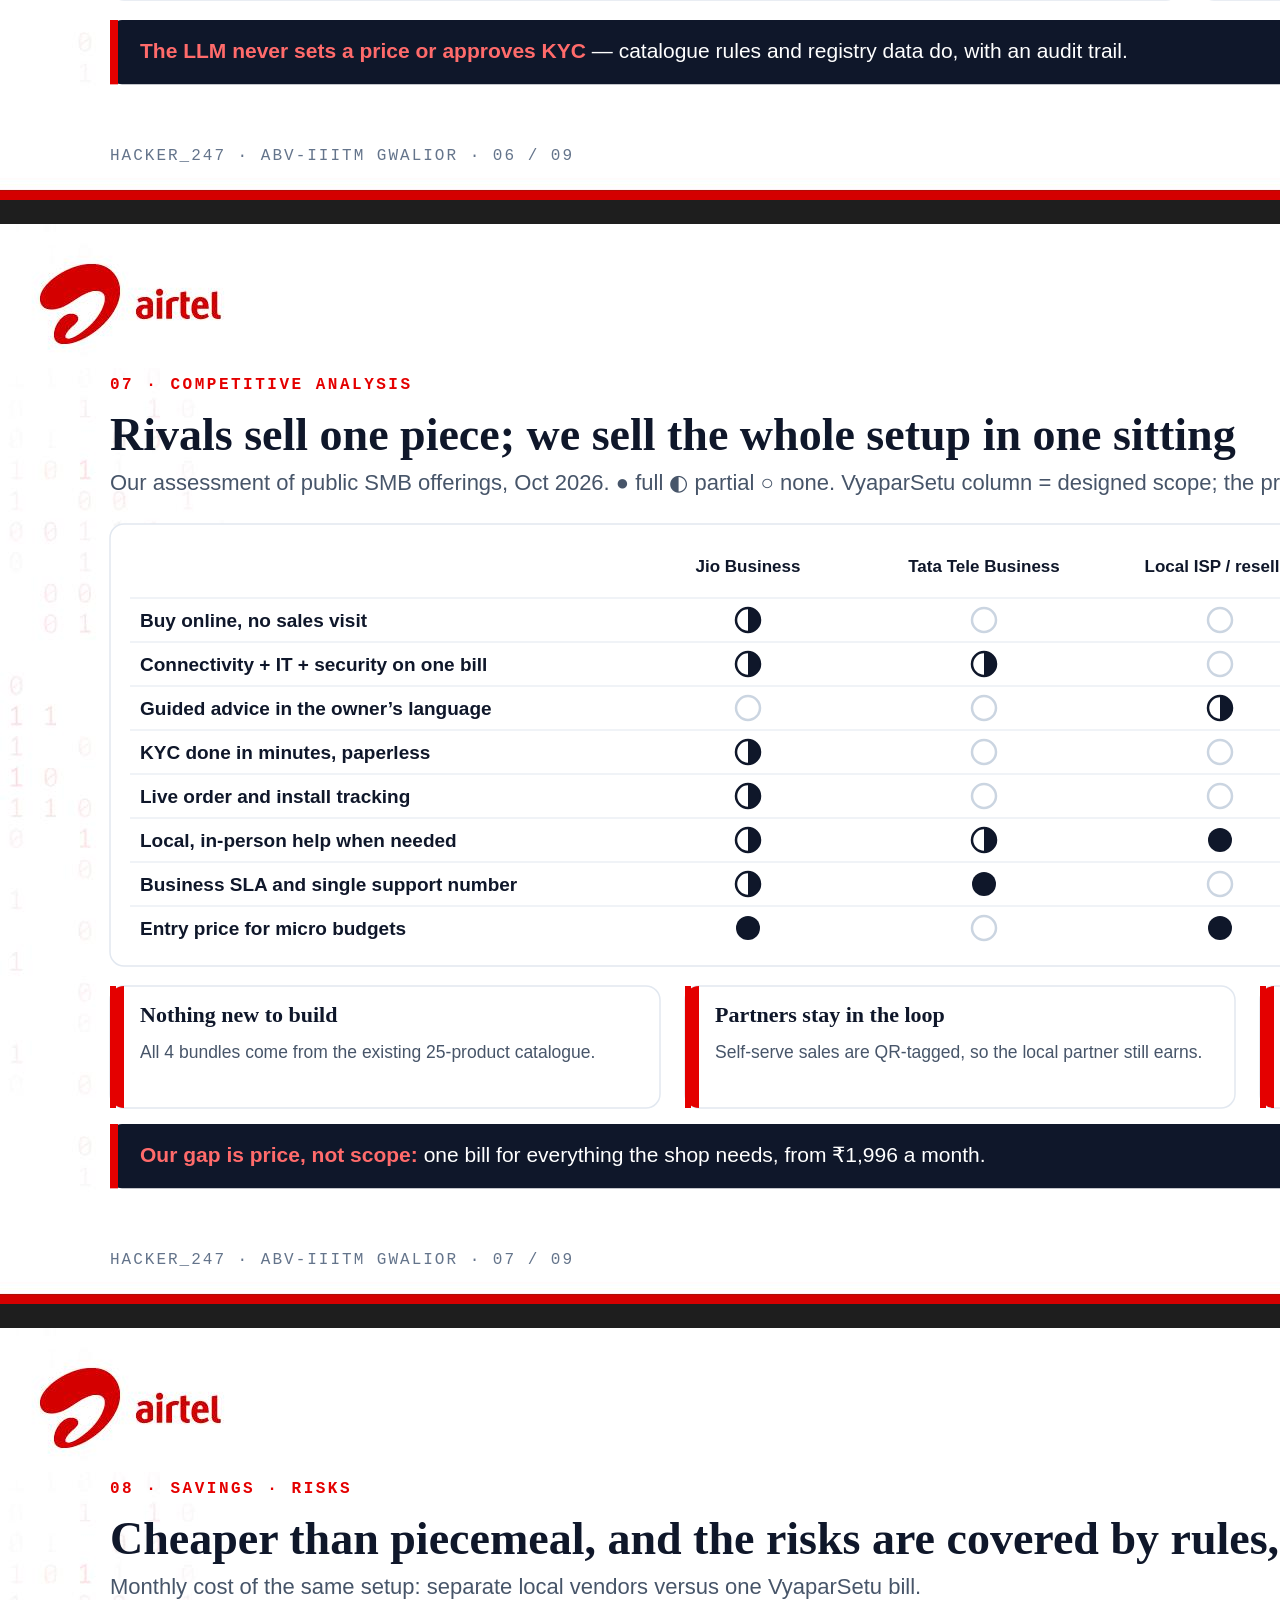
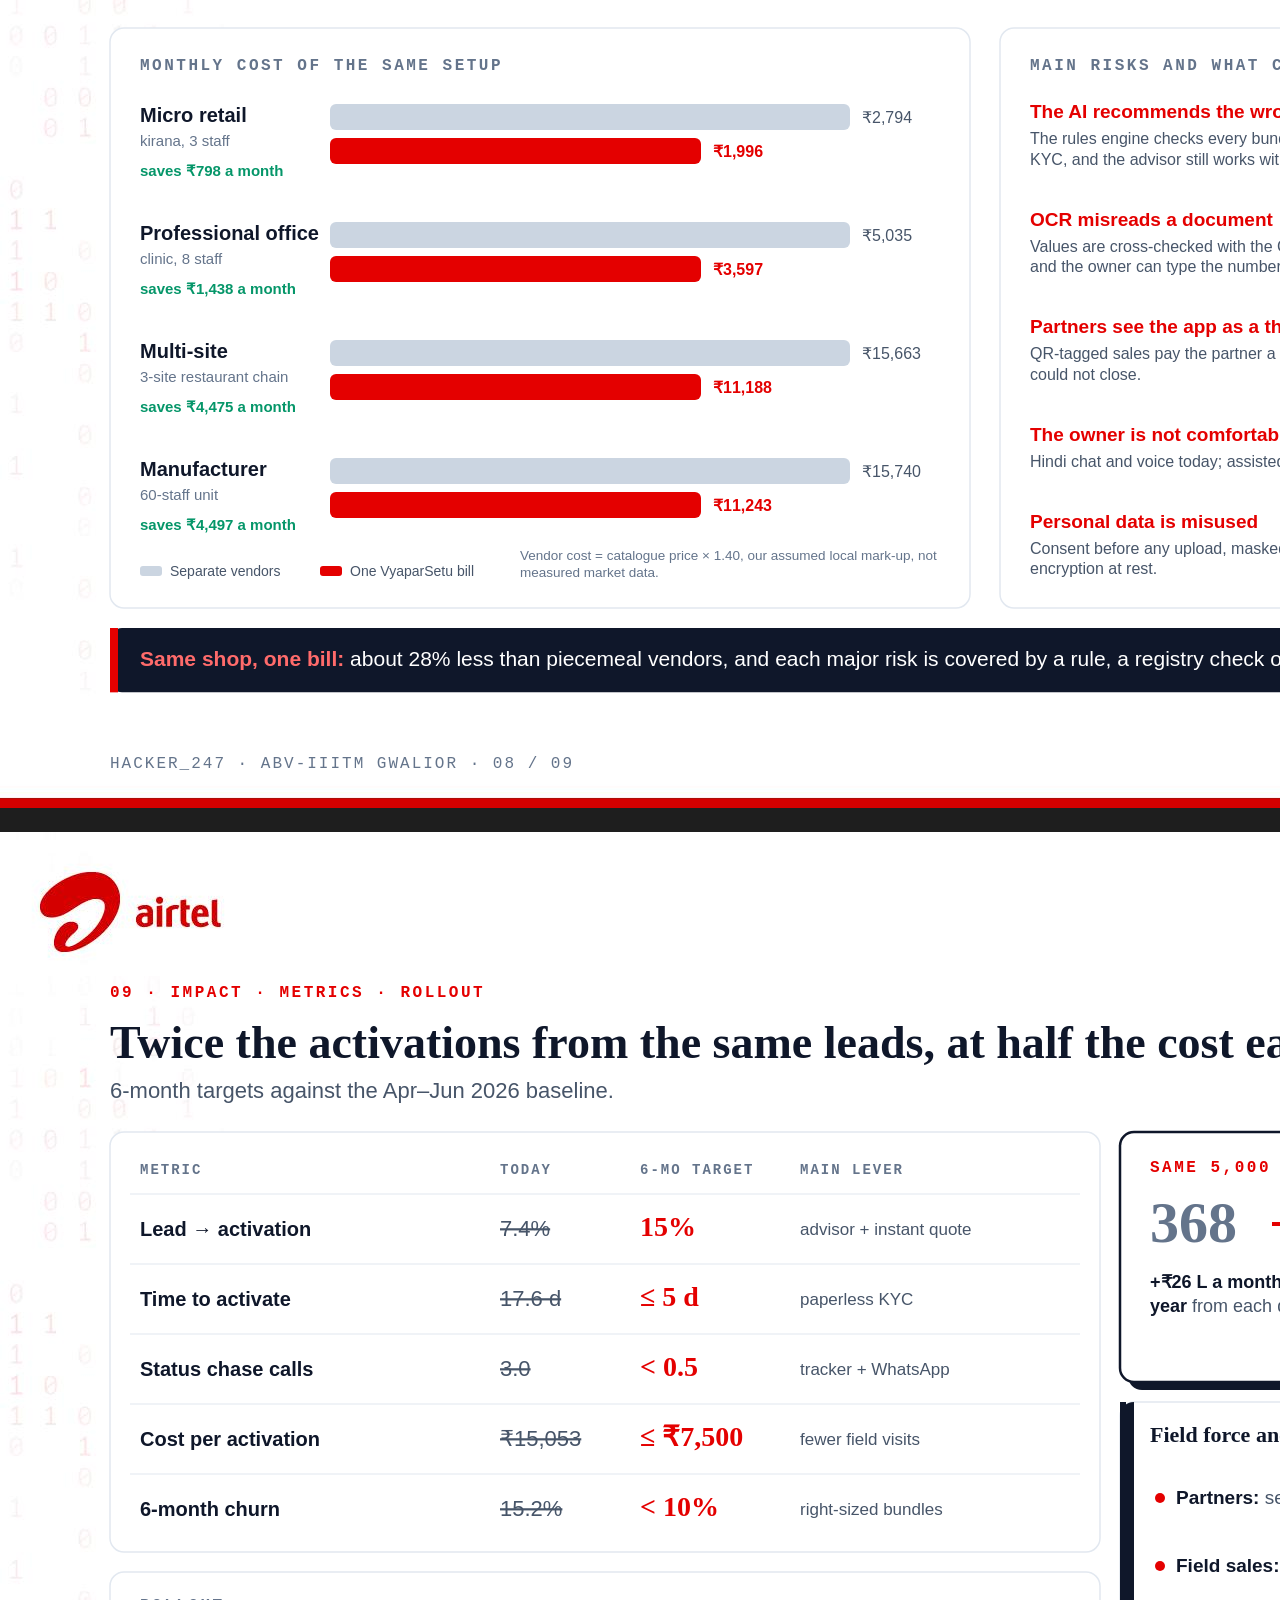
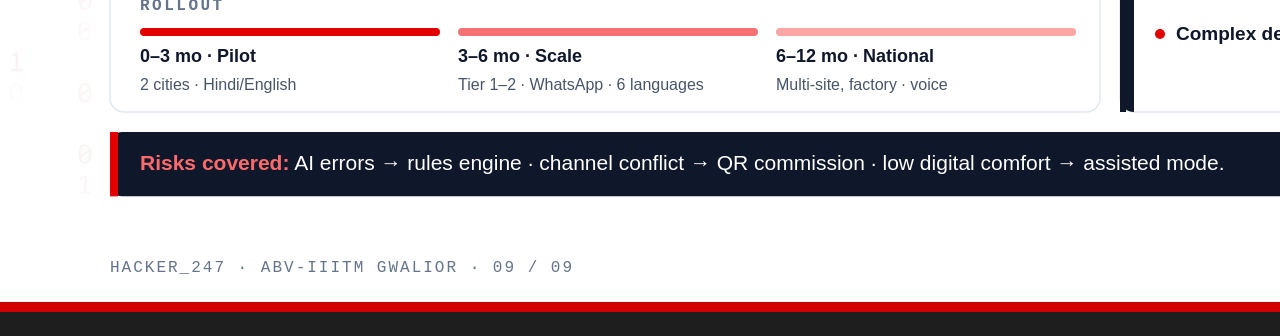
==== commit 067790bf: "docs(deck): add demo video link to both decks (cover, journey slide, last slide) Co-Authored-By: Cla" ====
--- a/deck/index.html
+++ b/deck/index.html
@@ -23,7 +23,8 @@
 const RED='#E40000', INK='#0F172A', SLATE='#475569', MUTED='#64748B', LINE='#E2E8F0',
       SOFT='#F8FAFC', REDBG='#FFF1F1', GREEN='#059669', GREENBG='#ECFDF5', AMBER='#D97706', AMBERBG='#FFF7E6';
 const SERIF="Georgia, 'Nirmala UI', serif", SANS="'Segoe UI', 'Nirmala UI', sans-serif", MONO="Consolas, monospace";
-const TOTAL=9;
+// ?deck=7 builds the 7-slide Unstop submission (cover, problem, segments, journey, architecture, competition, impact); default is the 9-slide extended deck
+const ORDER=q.get('deck')==='7'?[1,2,3,4,6,7,9]:[1,2,3,4,5,6,7,8,9], TOTAL=ORDER.length, num=n=>ORDER.indexOf(n)+1;
 
 // ---------- svg helpers ----------
 const esc = s => String(s).replace(/&/g,'&amp;').replace(/</g,'&lt;').replace(/>/g,'&gt;');
@@ -72,13 +73,13 @@
 
 // common chrome for content slides — sits inside the template's safe area (logos top, Unstop bottom-right)
 function head(n,k,title,sub){
-  return kick(110,165,`${String(n).padStart(2,'0')} · ${k}`)+
+  return kick(110,165,`${String(num(n)).padStart(2,'0')} · ${k}`)+
     T(110,226,title,{font:SERIF,size:46,w:700})+(sub?T(110,266,sub,{size:22,fill:SLATE}):'');
 }
 function foot(n,takeaway){
   const t=W(140,938,1640,takeaway,{size:21,fill:'#fff',bfill:'#FF6B6B'}), h=t.h+36;
   return R(110,900,1700,h,{fill:INK,r:12})+R(110,900,8,h,{fill:RED})+t.svg+
-    T(110,1040,`HACKER_247 · ABV-IIITM GWALIOR  ·  ${String(n).padStart(2,'0')} / ${String(TOTAL).padStart(2,'0')}`,{font:MONO,size:16,fill:MUTED,ls:2});
+    T(110,1040,`HACKER_247 · ABV-IIITM GWALIOR  ·  ${String(num(n)).padStart(2,'0')} / ${String(TOTAL).padStart(2,'0')}`,{font:MONO,size:16,fill:MUTED,ls:2});
 }
 
 // ---------- slides ----------
@@ -92,10 +93,11 @@
   s+=T(124,740,'व्यापारसेतु — a bridge to digital for every small business',{size:30,fill:'#FFD0D0'});
   s+=W(124,800,820,'Discover the right bundle, buy it, finish KYC and track activation — **on one phone, in one sitting, in the owner’s language.**',{size:26,fill:'#E5E7EB',bfill:'#fff'}).svg;
   // team strip
-  s+=R(120,900,840,132,{fill:'#000',op:.55,r:14})+R(120,900,6,132,{fill:RED});
-  s+=T(150,938,'TEAM HACKER_247  ·  ABV-IIITM GWALIOR',{font:MONO,size:18,w:700,fill:'#fff',ls:2});
-  s+=T(150,972,'Abhishek Kokadwar  ·  Sumit Sahu   |   github.com/abhishekKokadwar/vyaparsetu',{size:19,fill:'#CBD5E1'});
-  s+=T(150,1010,'LIVE PROTOTYPE  →  vyaparsetu-airtel.vercel.app',{font:MONO,size:19,w:700,fill:'#FF8A8A'});
+  s+=R(120,886,840,170,{fill:'#000',op:.55,r:14})+R(120,886,6,170,{fill:RED});
+  s+=T(150,924,'TEAM HACKER_247  ·  ABV-IIITM GWALIOR',{font:MONO,size:18,w:700,fill:'#fff',ls:2});
+  s+=T(150,958,'Abhishek Kokadwar  ·  Sumit Sahu   |   github.com/abhishekKokadwar/vyaparsetu',{size:19,fill:'#CBD5E1'});
+  s+=T(150,996,'LIVE PROTOTYPE  →  vyaparsetu-airtel.vercel.app',{font:MONO,size:19,w:700,fill:'#FF8A8A'});
+  s+=T(150,1032,'DEMO VIDEO  →  youtu.be/ir74cLLgy4A',{font:MONO,size:19,w:700,fill:'#FF8A8A'});
   return s;
 });
 
@@ -182,7 +184,7 @@
     {n:'Smart KYC',t:'~3 min',was:'Paper copies, in person',b:['GSTIN / Udyam lookup fills the form','OCR checks and logged consent; DigiLocker and e-sign are next']},
     {n:'Tracker',t:'2–5 days',was:'3 chase calls per customer',b:['5 milestones, technician and slot','WhatsApp updates, no chase calls']},
   ];
-  s+=`<image href="assets/qr.png" x="1700" y="162" width="96" height="96"/>`+T(1748,278,'Scan to try it live',{size:13,fill:MUTED,anchor:'middle'});
+  s+=`<image href="assets/qr.png" x="1700" y="162" width="96" height="96"/>`+T(1810,274,'Try it live  ·  vyaparsetu-airtel.vercel.app',{size:15,w:700,fill:RED,anchor:'end'})+T(1810,293,'Demo video  ·  youtu.be/ir74cLLgy4A',{size:15,w:700,fill:RED,anchor:'end'});
   const x0=110,w=400,g=33,y=300;
   st.forEach((p,i)=>{
     const x=x0+i*(w+g);
@@ -324,6 +326,7 @@
 // 9 · IMPACT
 S.push(()=>{
   let s=head(9,'Impact · metrics · rollout','Twice the activations from the same leads, at half the cost each','6-month targets against the Apr–Jun 2026 baseline.');
+  s+=T(1810,252,'Try it live  ·  vyaparsetu-airtel.vercel.app',{size:15,w:700,fill:RED,anchor:'end'})+T(1810,274,'Demo video  ·  youtu.be/ir74cLLgy4A',{size:15,w:700,fill:RED,anchor:'end'});
   // KPI table
   s+=card(110,300,990,420);
   const hd=['Metric','Today','6-mo target','Main lever'], cx=[140,500,640,800];
@@ -366,9 +369,9 @@
 // ---------- render ----------
 const only=+q.get('s')||0, bare=q.has('bare');
 if(only) document.body.classList.add('one'); if(bare) document.body.classList.add('bare');
-document.getElementById('deck').innerHTML=S.map((f,i)=>{
+document.getElementById('deck').innerHTML=ORDER.map((k,i)=>{
   if(only && i+1!==only) return '';
-  return `<div class="slide"><img src="assets/tpl${i===0?1:2}.jpg"><svg viewBox="0 0 1920 1080" width="1920" height="1080" xmlns="http://www.w3.org/2000/svg">${defs}${f()}</svg></div>`;
+  return `<div class="slide"><img src="assets/tpl${i===0?1:2}.jpg"><svg viewBox="0 0 1920 1080" width="1920" height="1080" xmlns="http://www.w3.org/2000/svg">${defs}${S[k-1]()}</svg></div>`;
 }).join('');
 </script>
 </body>
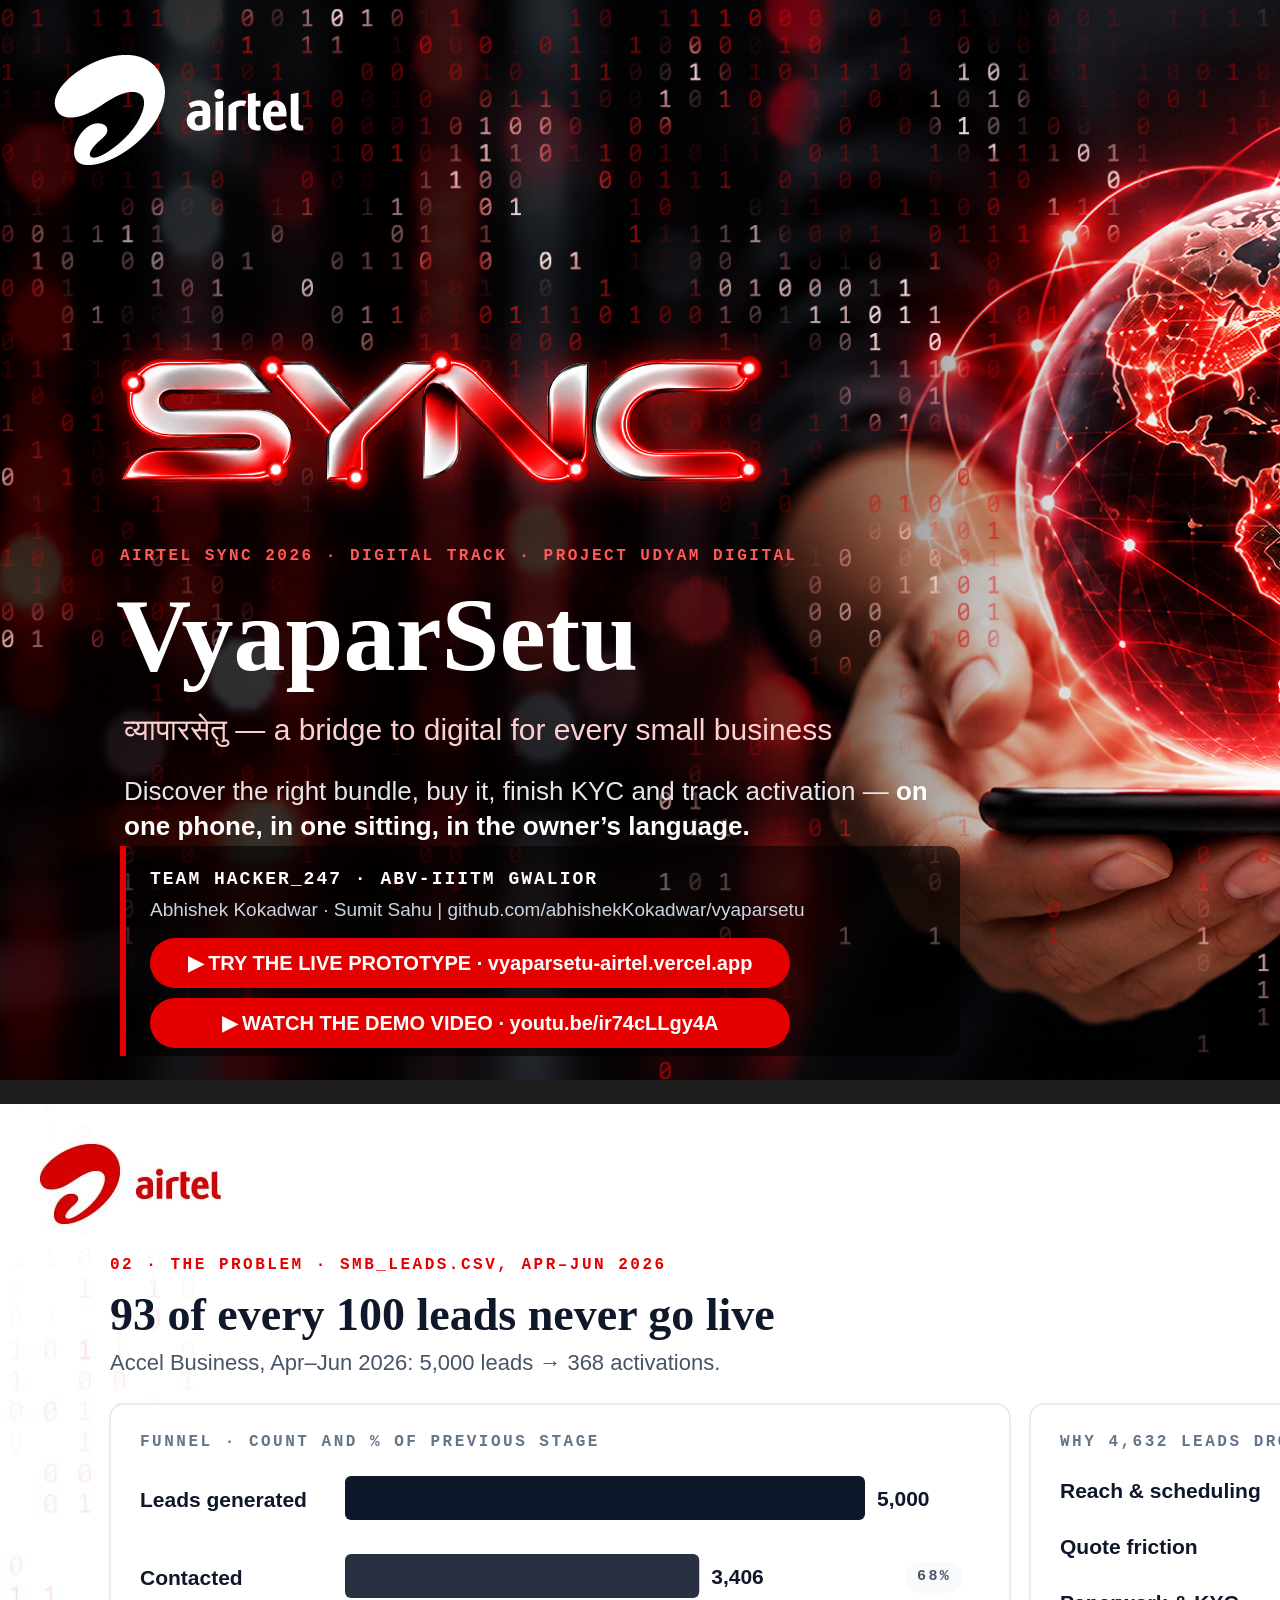
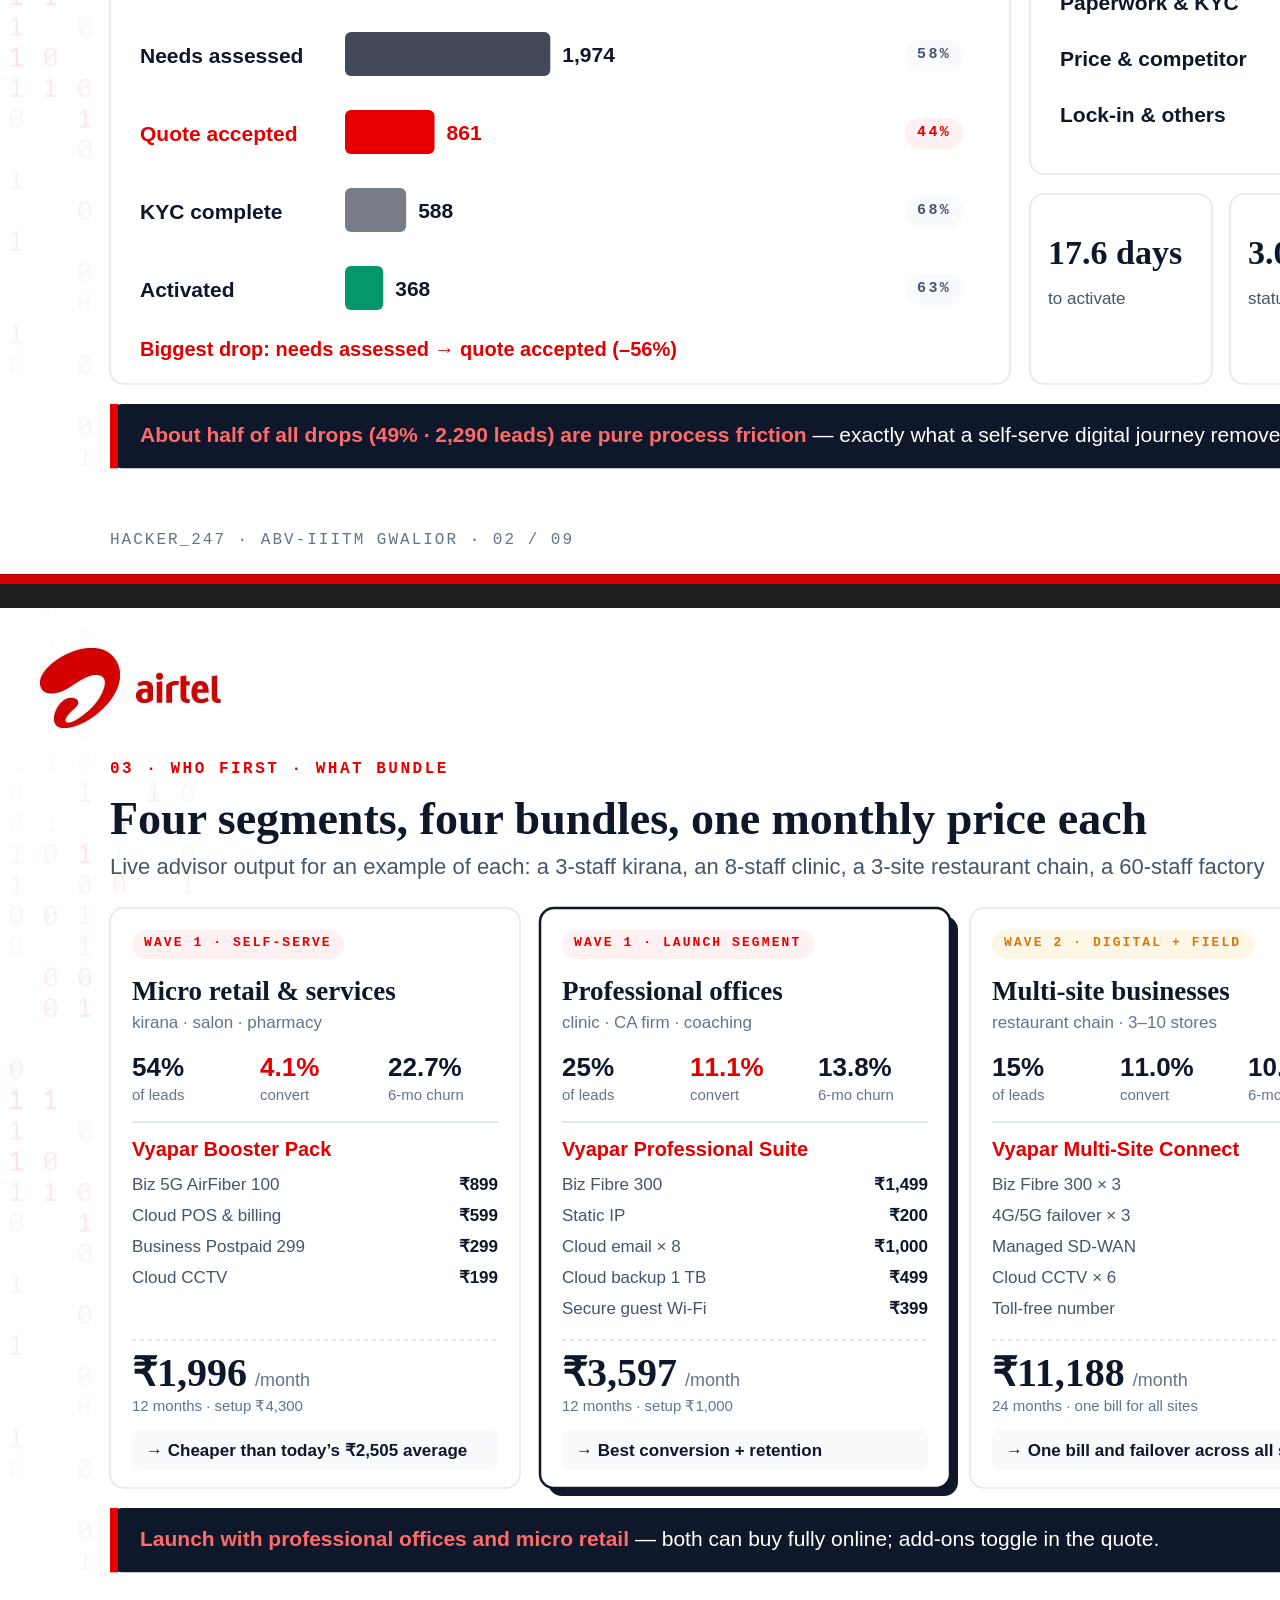
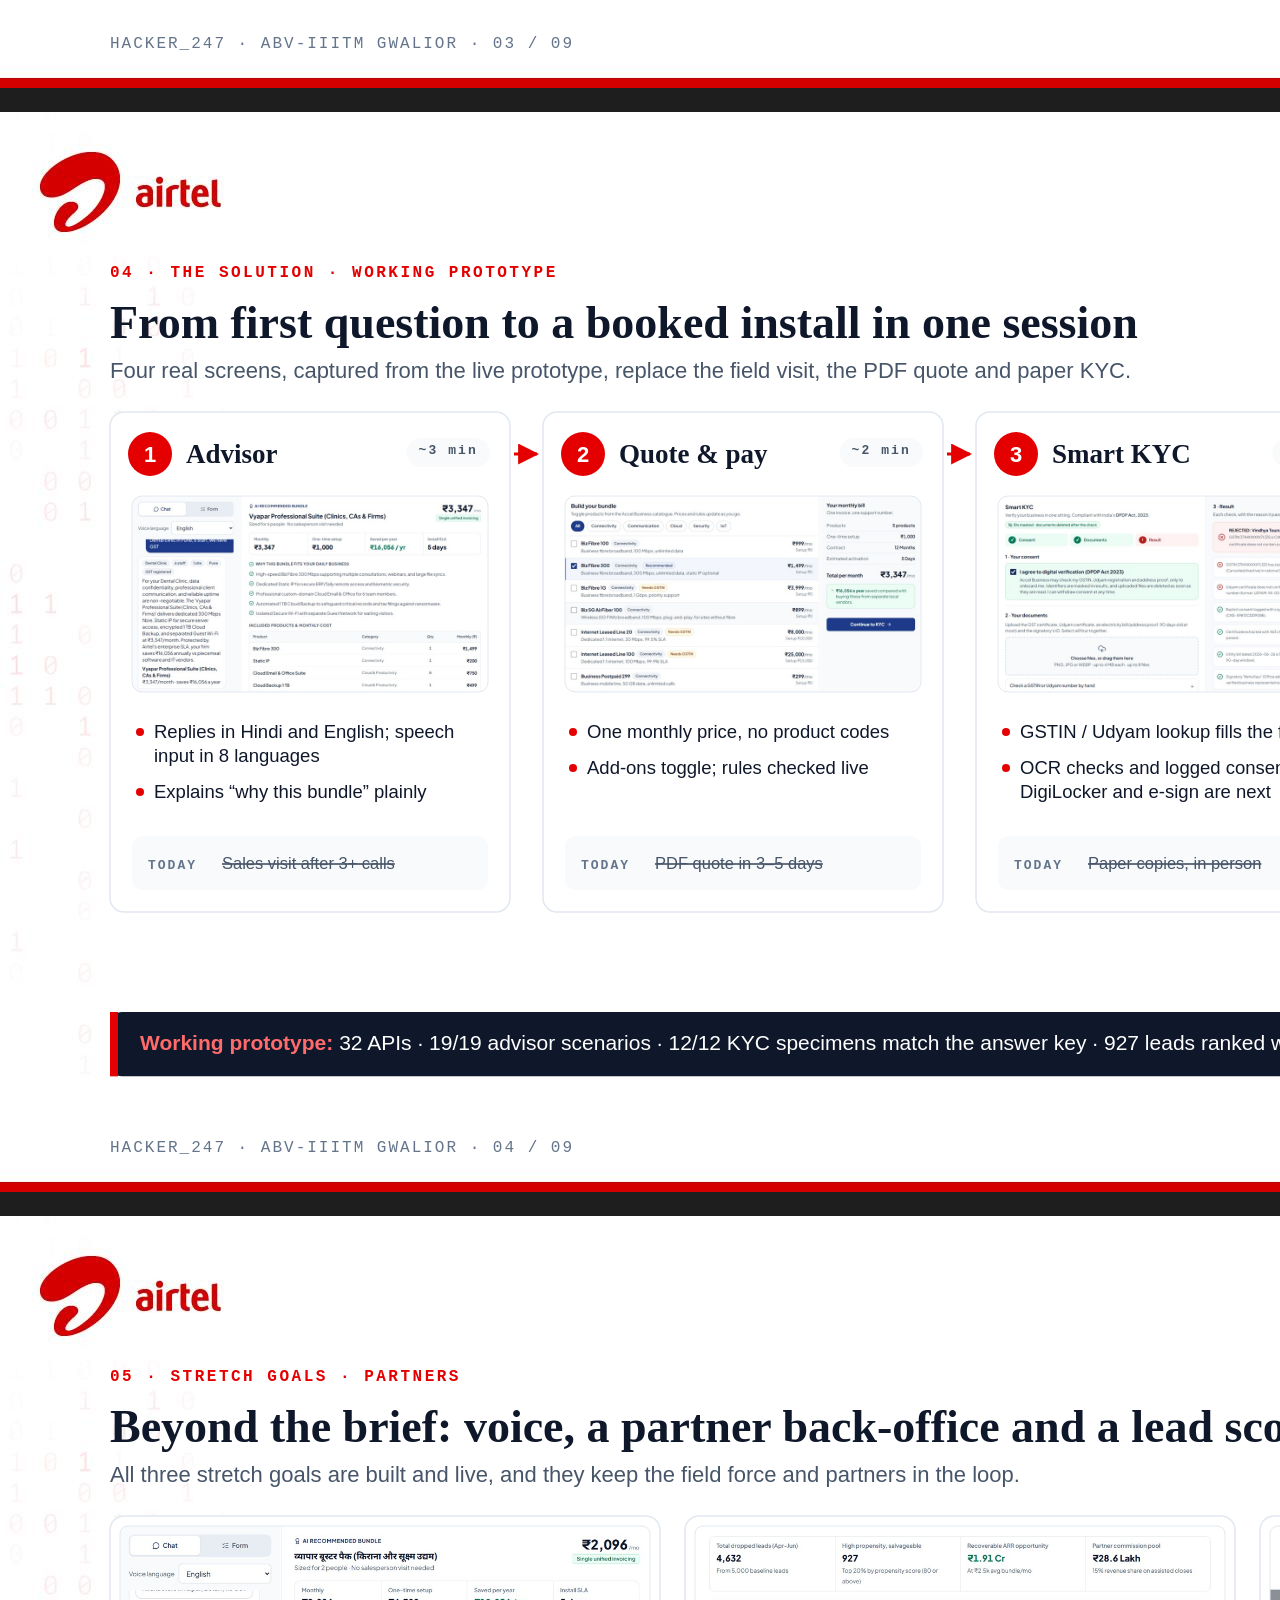
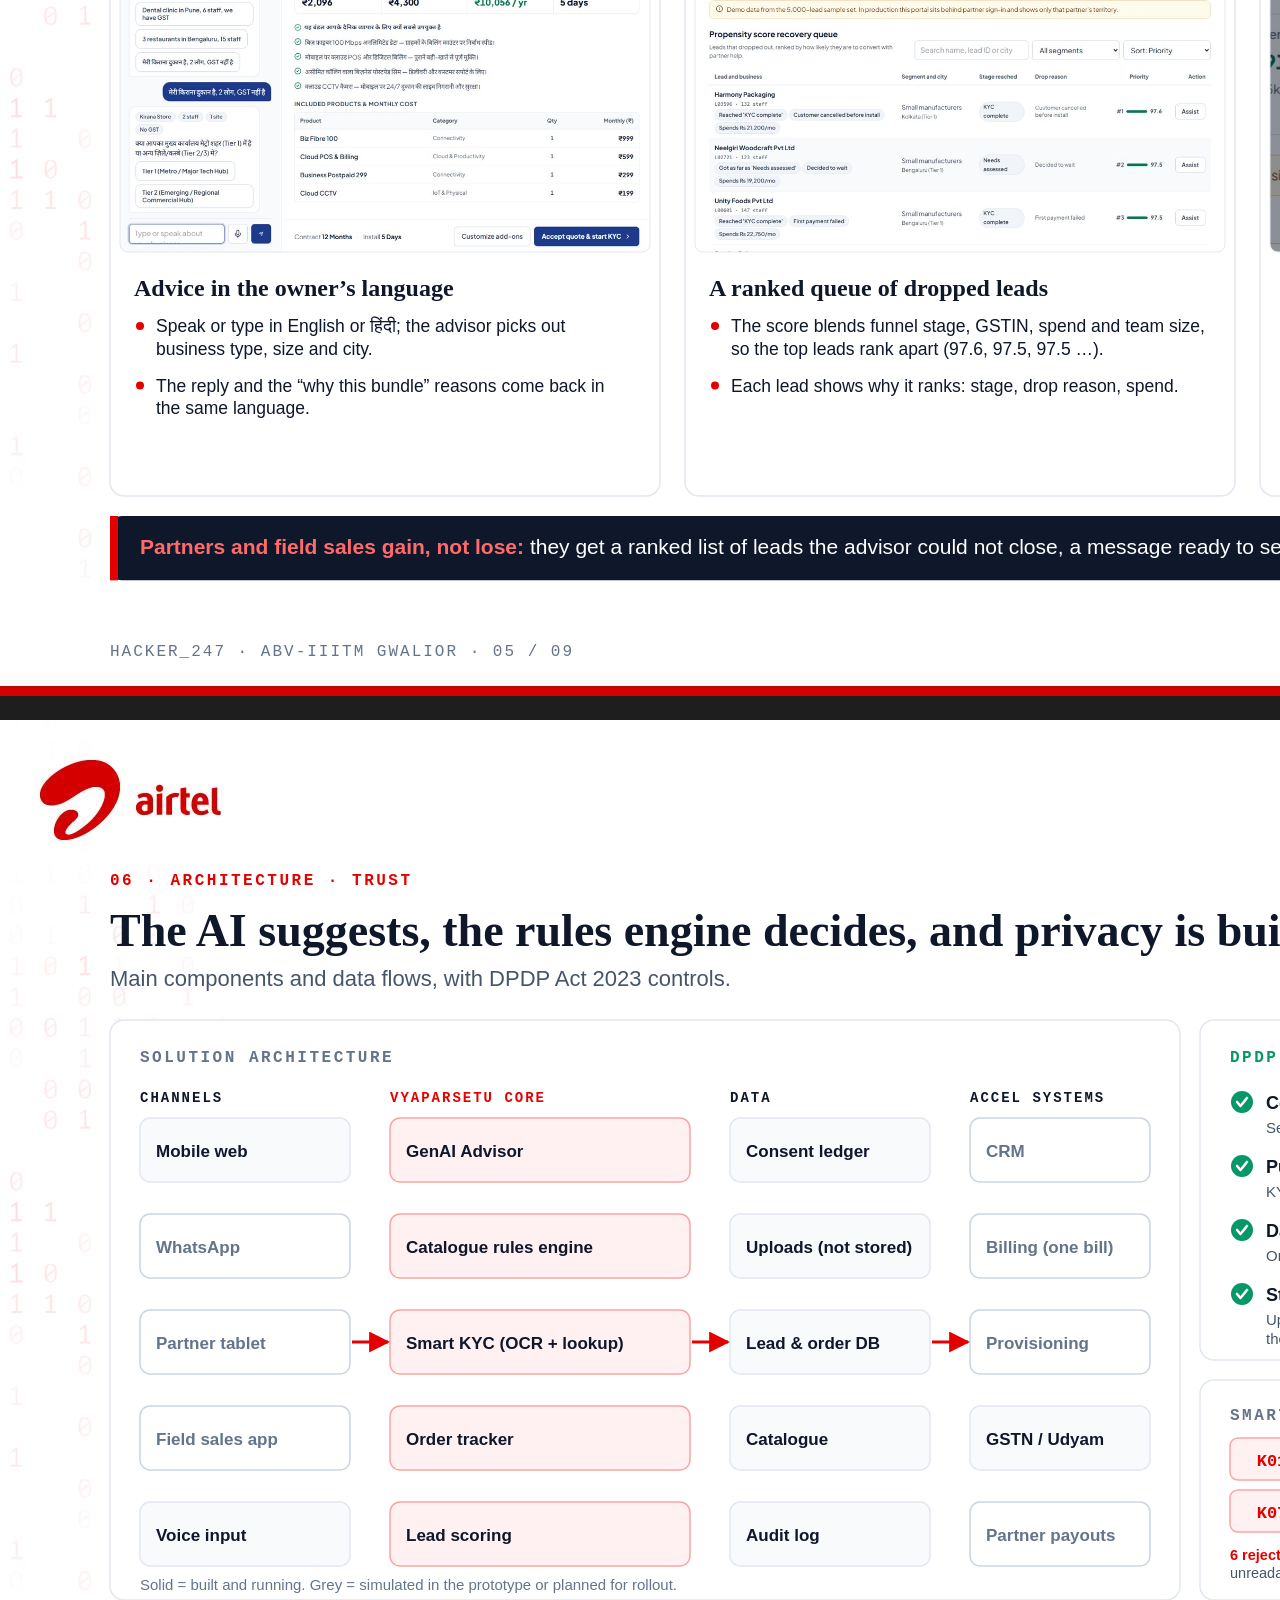
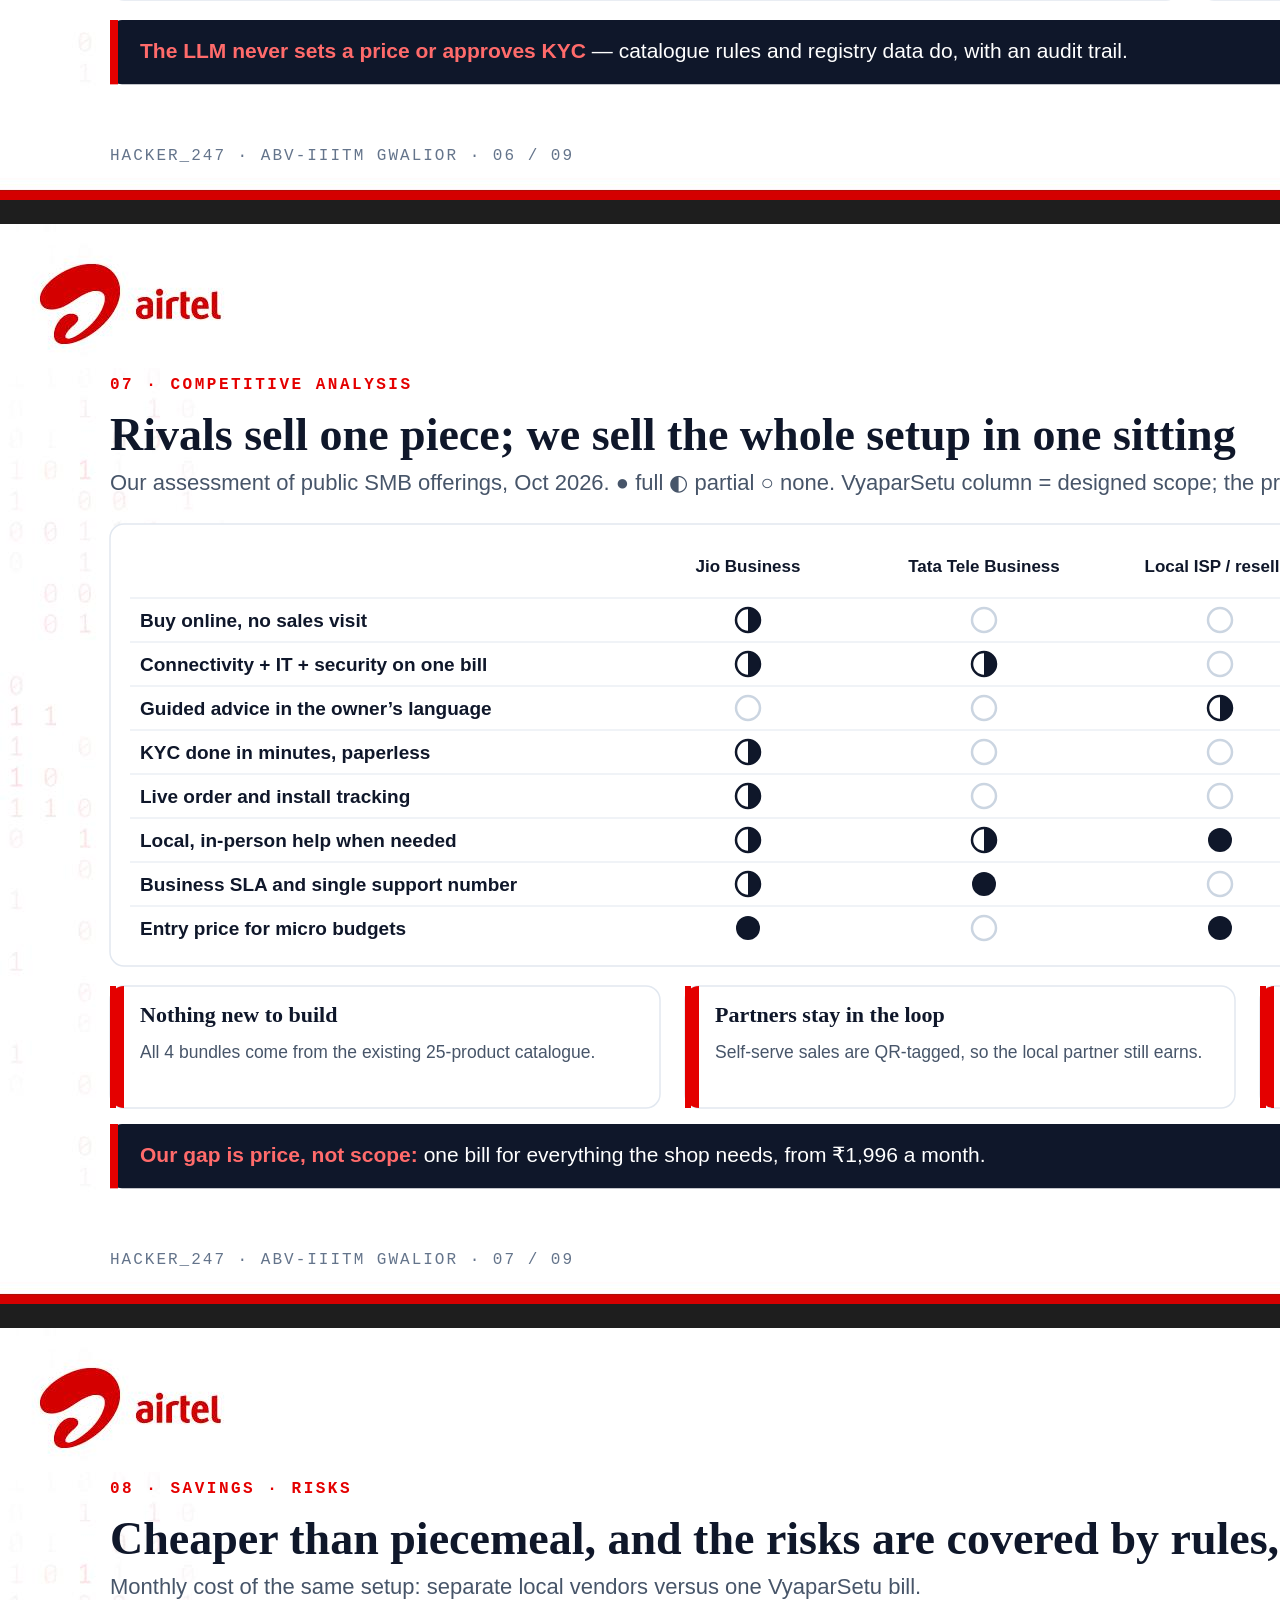
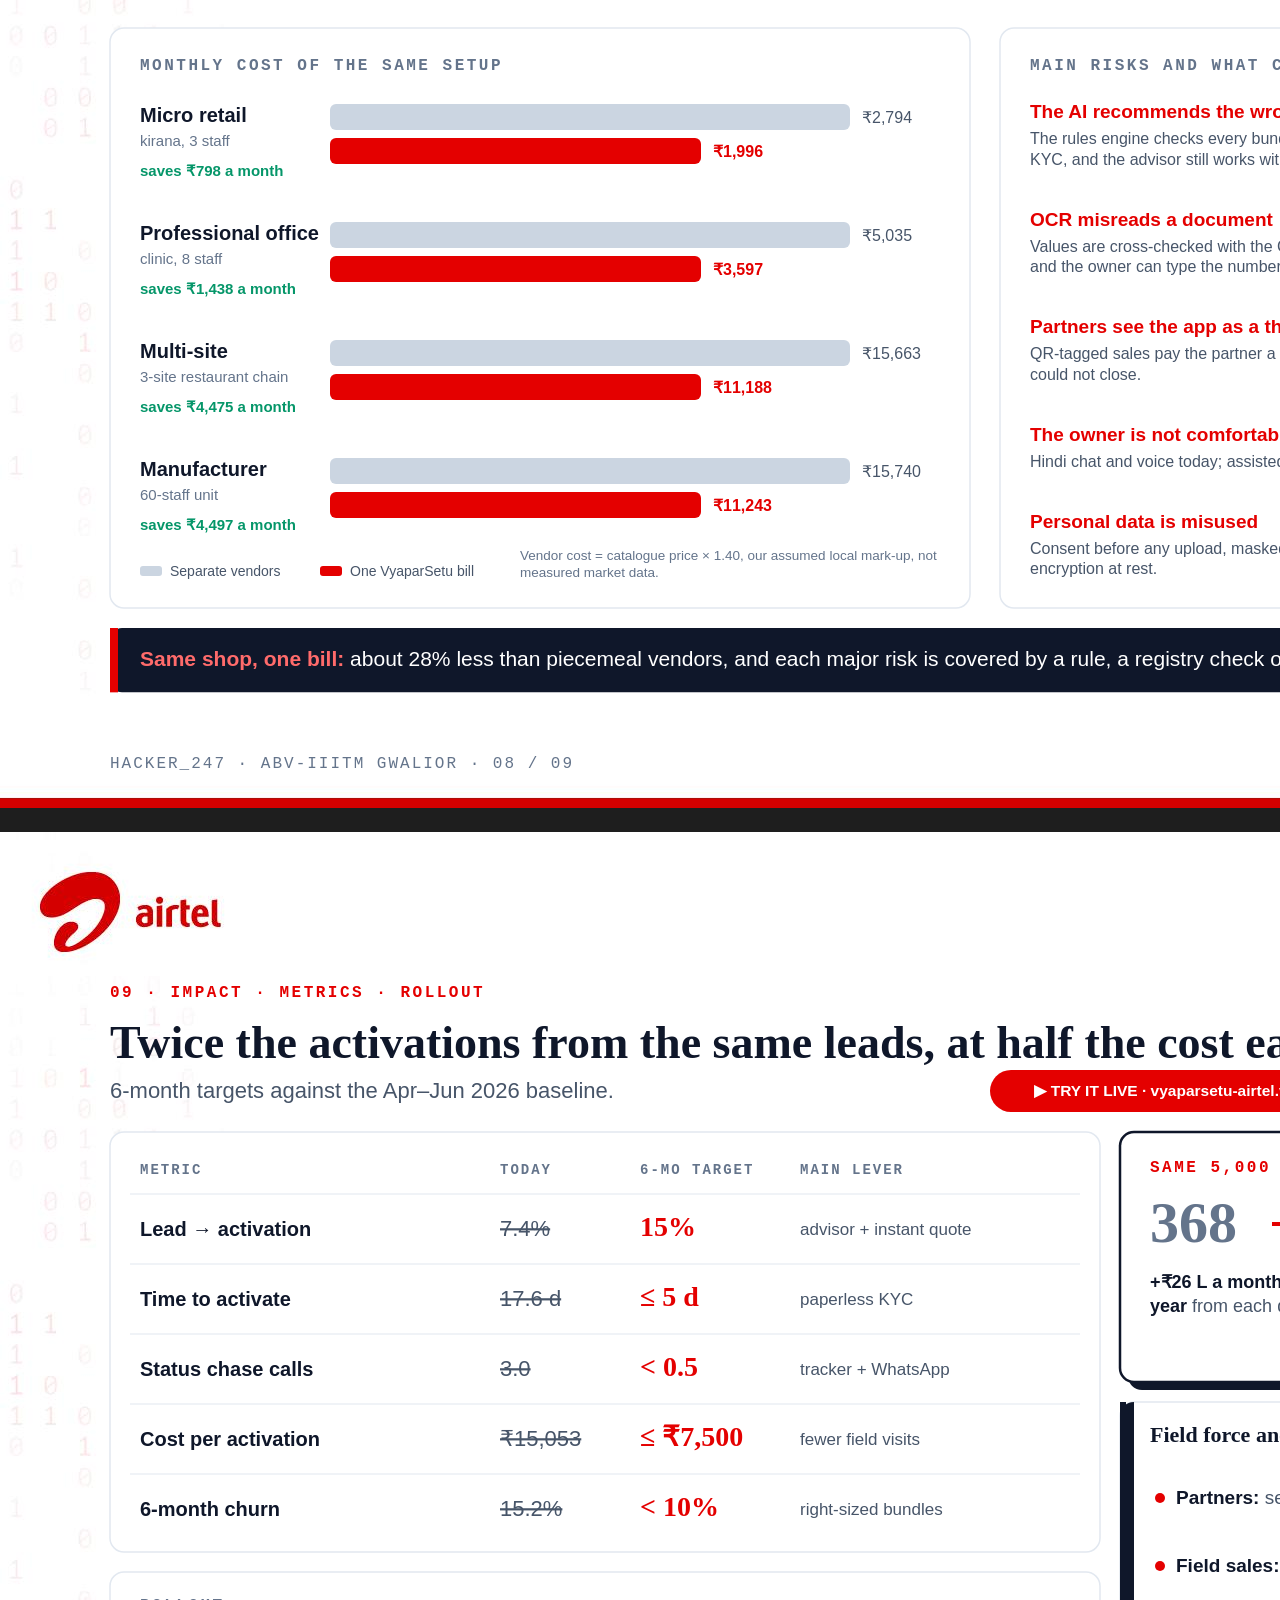
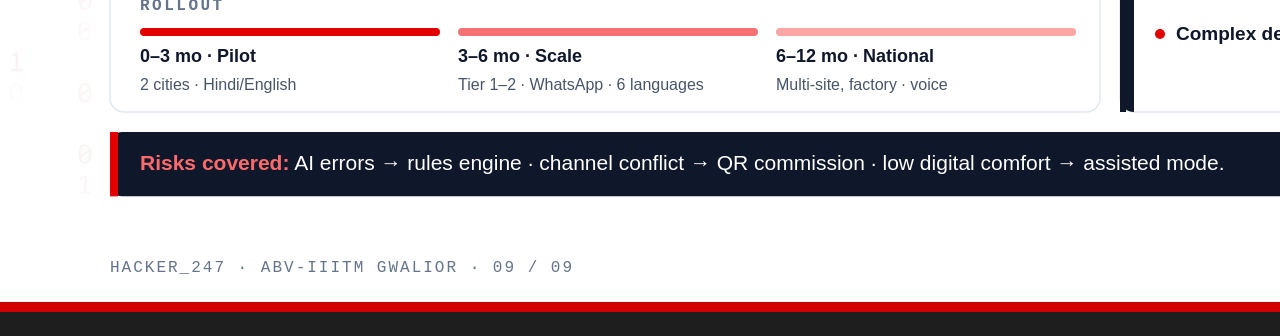
==== commit 7a742045: "docs(deck): highlighted red buttons for prototype and demo video links (cover, journey, last slide) " ====
--- a/deck/index.html
+++ b/deck/index.html
@@ -55,6 +55,7 @@
 const C=(cx,cy,r,o={})=>{const {fill=INK,stroke='none',sw=2}=o; return `<circle cx="${cx}" cy="${cy}" r="${r}" fill="${fill}" stroke="${stroke}" stroke-width="${sw}"/>`;};
 const Ln=(x1,y1,x2,y2,o={})=>{const {stroke=LINE,sw=2,dash='',marker=''}=o;
   return `<line x1="${x1}" y1="${y1}" x2="${x2}" y2="${y2}" stroke="${stroke}" stroke-width="${sw}" ${dash?`stroke-dasharray="${dash}"`:''} ${marker?`marker-end="url(#${marker})"`:''}/>`;};
+const btn=(x,y,w,h,label,size=16)=>R(x,y,w,h,{fill:RED,r:h/2})+T(x+w/2,y+h/2+size*0.35,label,{size,w:700,fill:'#fff',anchor:'middle'});
 // card: white panel, thin border, optional left accent / hard offset shadow (bold-card look)
 function card(x,y,w,h,o={}){
   const {accent='',fill='#fff',stroke=LINE,shadow=false,r=14}=o; let s='';
@@ -93,11 +94,11 @@
   s+=T(124,740,'व्यापारसेतु — a bridge to digital for every small business',{size:30,fill:'#FFD0D0'});
   s+=W(124,800,820,'Discover the right bundle, buy it, finish KYC and track activation — **on one phone, in one sitting, in the owner’s language.**',{size:26,fill:'#E5E7EB',bfill:'#fff'}).svg;
   // team strip
-  s+=R(120,886,840,170,{fill:'#000',op:.55,r:14})+R(120,886,6,170,{fill:RED});
-  s+=T(150,924,'TEAM HACKER_247  ·  ABV-IIITM GWALIOR',{font:MONO,size:18,w:700,fill:'#fff',ls:2});
-  s+=T(150,958,'Abhishek Kokadwar  ·  Sumit Sahu   |   github.com/abhishekKokadwar/vyaparsetu',{size:19,fill:'#CBD5E1'});
-  s+=T(150,996,'LIVE PROTOTYPE  →  vyaparsetu-airtel.vercel.app',{font:MONO,size:19,w:700,fill:'#FF8A8A'});
-  s+=T(150,1032,'DEMO VIDEO  →  youtu.be/ir74cLLgy4A',{font:MONO,size:19,w:700,fill:'#FF8A8A'});
+  s+=R(120,846,840,210,{fill:'#000',op:.6,r:14})+R(120,846,6,210,{fill:RED});
+  s+=T(150,884,'TEAM HACKER_247  ·  ABV-IIITM GWALIOR',{font:MONO,size:18,w:700,fill:'#fff',ls:2});
+  s+=T(150,916,'Abhishek Kokadwar  ·  Sumit Sahu   |   github.com/abhishekKokadwar/vyaparsetu',{size:19,fill:'#CBD5E1'});
+  s+=btn(150,938,640,50,'▶  TRY THE LIVE PROTOTYPE  ·  vyaparsetu-airtel.vercel.app',20);
+  s+=btn(150,998,640,50,'▶  WATCH THE DEMO VIDEO  ·  youtu.be/ir74cLLgy4A',20);
   return s;
 });
 
@@ -184,7 +185,9 @@
     {n:'Smart KYC',t:'~3 min',was:'Paper copies, in person',b:['GSTIN / Udyam lookup fills the form','OCR checks and logged consent; DigiLocker and e-sign are next']},
     {n:'Tracker',t:'2–5 days',was:'3 chase calls per customer',b:['5 milestones, technician and slot','WhatsApp updates, no chase calls']},
   ];
-  s+=`<image href="assets/qr.png" x="1700" y="162" width="96" height="96"/>`+T(1810,274,'Try it live  ·  vyaparsetu-airtel.vercel.app',{size:15,w:700,fill:RED,anchor:'end'})+T(1810,293,'Demo video  ·  youtu.be/ir74cLLgy4A',{size:15,w:700,fill:RED,anchor:'end'});
+  s+=`<image href="assets/qr.png" x="1714" y="124" width="96" height="96"/>`;
+  s+=btn(1290,124,410,42,'▶  TRY IT LIVE  ·  vyaparsetu-airtel.vercel.app',15.5);
+  s+=btn(1360,174,340,42,'▶  DEMO VIDEO  ·  youtu.be/ir74cLLgy4A',15.5);
   const x0=110,w=400,g=33,y=300;
   st.forEach((p,i)=>{
     const x=x0+i*(w+g);
@@ -326,7 +329,8 @@
 // 9 · IMPACT
 S.push(()=>{
   let s=head(9,'Impact · metrics · rollout','Twice the activations from the same leads, at half the cost each','6-month targets against the Apr–Jun 2026 baseline.');
-  s+=T(1810,252,'Try it live  ·  vyaparsetu-airtel.vercel.app',{size:15,w:700,fill:RED,anchor:'end'})+T(1810,274,'Demo video  ·  youtu.be/ir74cLLgy4A',{size:15,w:700,fill:RED,anchor:'end'});
+  s+=btn(990,238,410,42,'▶  TRY IT LIVE  ·  vyaparsetu-airtel.vercel.app',15.5);
+  s+=btn(1410,238,400,42,'▶  DEMO VIDEO  ·  youtu.be/ir74cLLgy4A',15.5);
   // KPI table
   s+=card(110,300,990,420);
   const hd=['Metric','Today','6-mo target','Main lever'], cx=[140,500,640,800];
